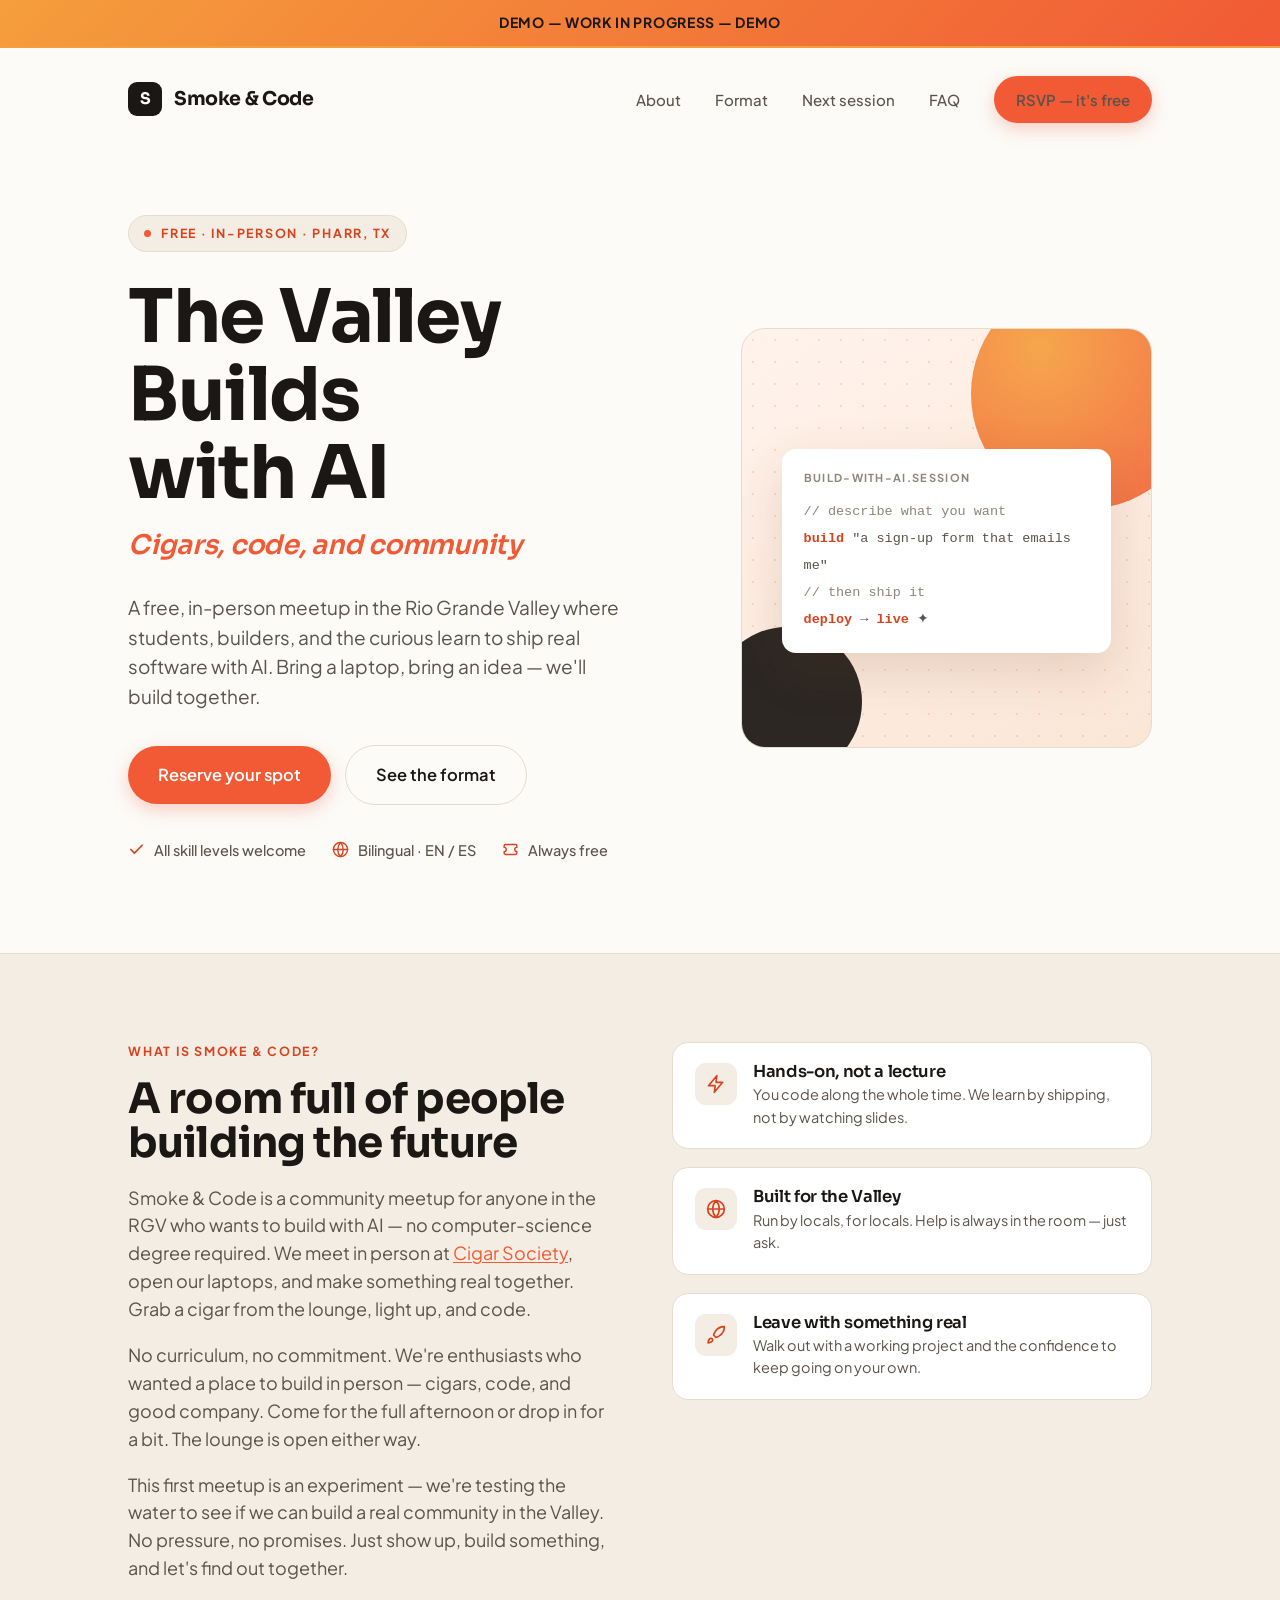
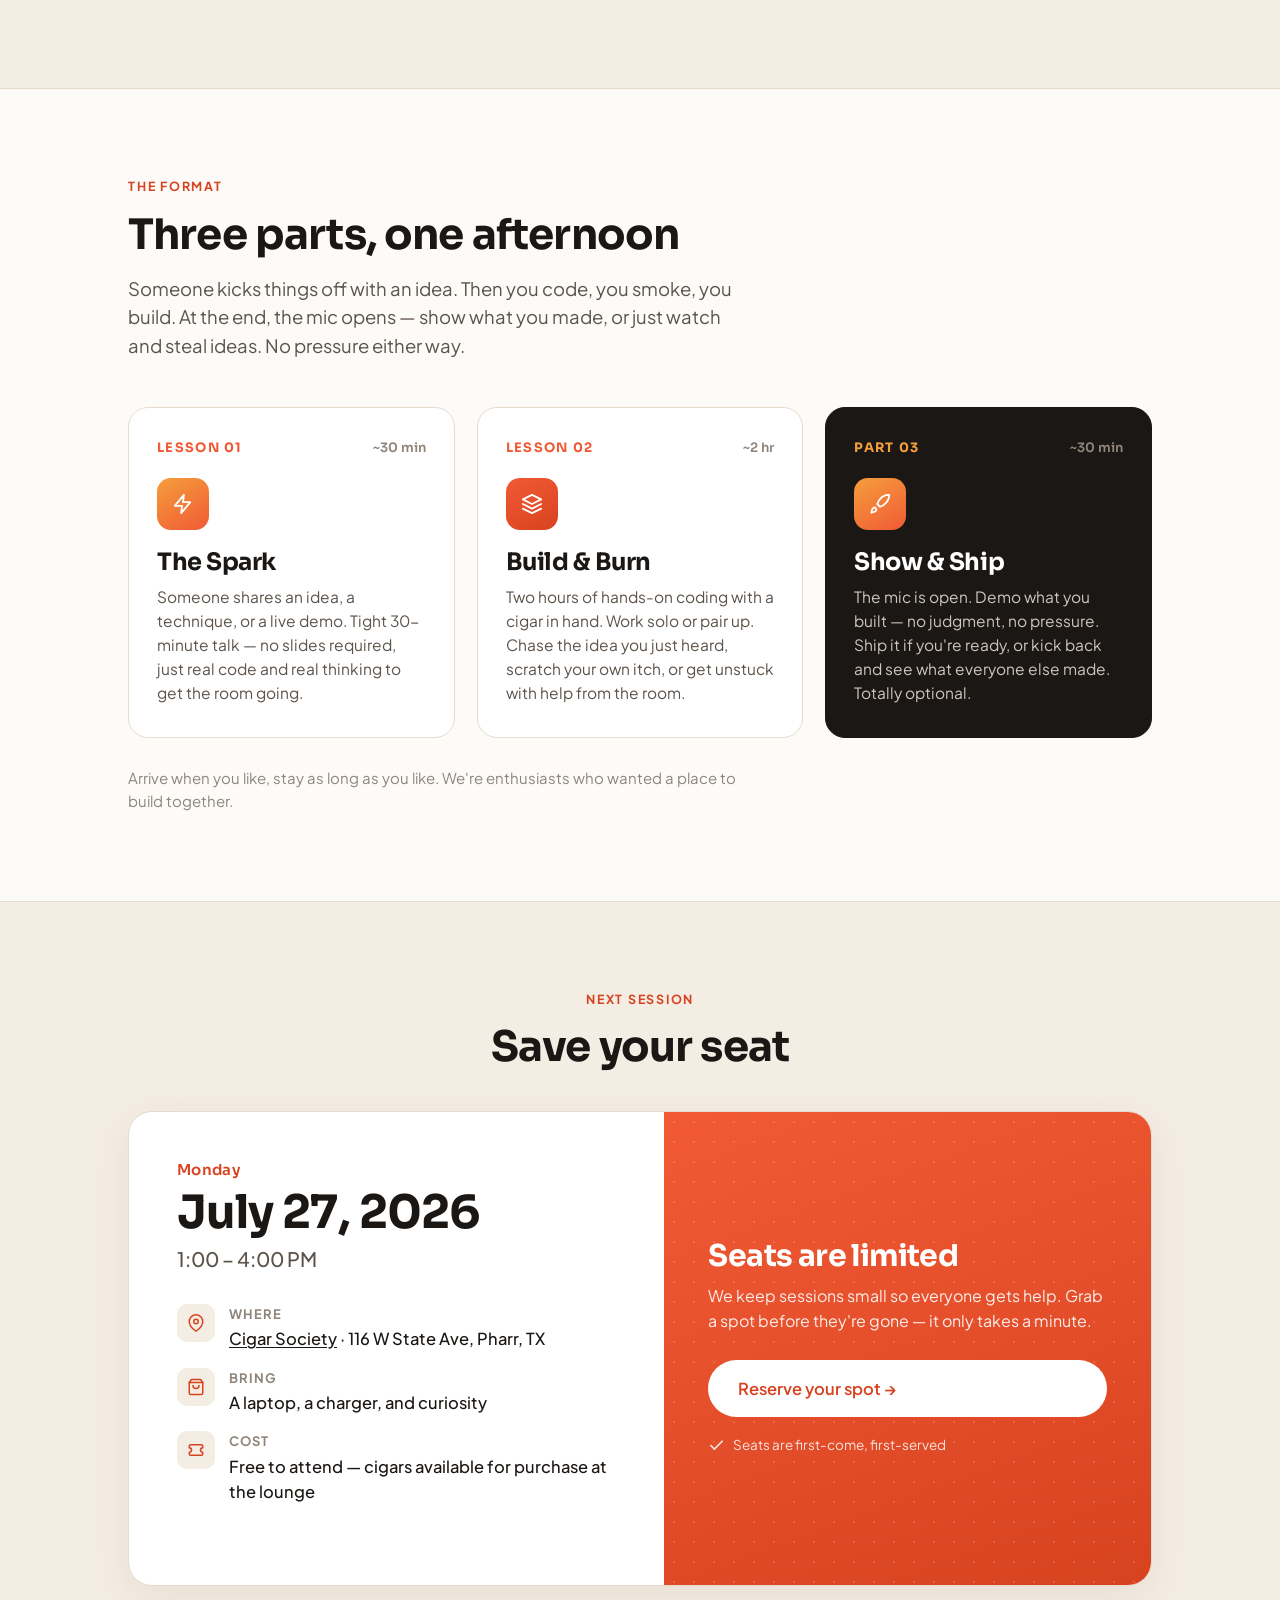
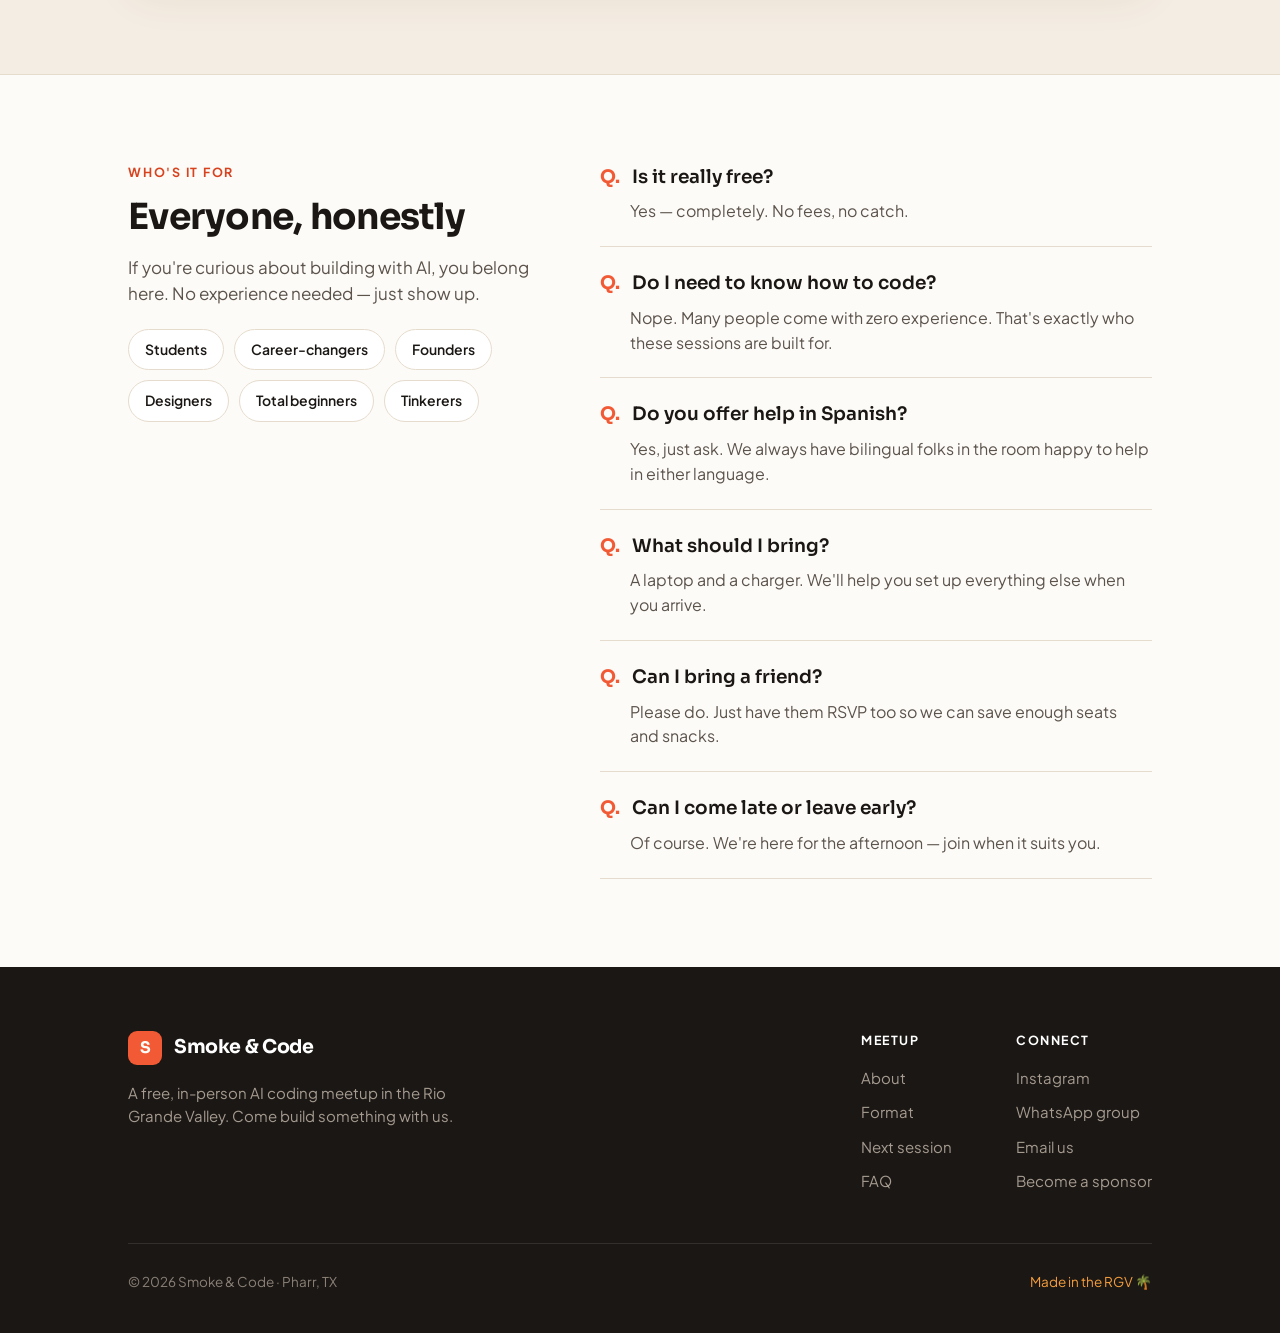
==== index.html @ b6d4c65e "chore: update index.html update index.html" ====
<!doctype html>
<html lang="en">
  <head>
    <meta charset="UTF-8" />
    <meta name="viewport" content="width=device-width, initial-scale=1.0" />
    <title>Smoke &amp; Code — Free AI Coding Meetup · Pharr, TX</title>
    <meta
      name="description"
      content="A free, in-person AI coding meetup in the Rio Grande Valley. Learn to build real software with AI. All skill levels welcome."
    />
    <link rel="preconnect" href="https://fonts.googleapis.com" />
    <link rel="preconnect" href="https://fonts.gstatic.com" crossorigin />
    <link
      href="https://fonts.googleapis.com/css2?family=Sora:wght@400;500;600;700;800&family=Plus+Jakarta+Sans:ital,wght@0,400;0,500;0,600;0,700;1,400;1,500;1,600&display=swap"
      rel="stylesheet"
    />
    <!-- Design tokens. Extract :root vars from here into your CSS/Tailwind config. -->
    <link rel="stylesheet" href="tokens.css" />
    <style>
      /* Tokens live in tokens.css — imported above. */

      /* ── Reset ───────────────────────────────── */
      *,
      *::before,
      *::after {
        box-sizing: border-box;
        margin: 0;
        padding: 0;
      }
      html {
        scroll-behavior: smooth;
      }
      body {
        font-family: "Plus Jakarta Sans", system-ui, sans-serif;
        color: var(--ink);
        background: var(--paper);
        -webkit-font-smoothing: antialiased;
        line-height: 1.55;
      }
      /* ── Demo banner ──────────────────────────── */
      .demo-banner {
        background: linear-gradient(135deg, #f59e3c, #f15a35);
        color: var(--ink);
        text-align: center;
        padding: 12px 16px;
        font-size: 14px;
        font-weight: 700;
        letter-spacing: 0.05em;
        text-transform: uppercase;
        border-bottom: 2px solid var(--amber);
      }
      h1,
      h2,
      h3,
      h4,
      .display {
        font-family: "Sora", system-ui, sans-serif;
        letter-spacing: -0.02em;
        line-height: 1.05;
      }
      img,
      svg {
        display: block;
      }

      /* ── Utilities ───────────────────────────── */
      .wrap {
        max-width: 1120px;
        margin: 0 auto;
        padding: 0 48px;
      }
      .es {
        font-style: italic;
        color: var(--coral-deep);
      }

      /* ── Buttons ─────────────────────────────── */
      .btn {
        display: inline-flex;
        align-items: center;
        gap: 9px;
        font-family: "Plus Jakarta Sans", sans-serif;
        font-weight: 600;
        font-size: 15px;
        border: none;
        cursor: pointer;
        border-radius: 999px;
        padding: 12px 22px;
        transition:
          transform 0.15s,
          box-shadow 0.15s;
        text-decoration: none;
      }
      .btn-primary {
        background: var(--coral);
        color: #fff;
        box-shadow: 0 6px 18px rgba(241, 90, 53, 0.28);
      }
      .btn-primary:hover {
        transform: translateY(-2px);
        box-shadow: 0 10px 26px rgba(241, 90, 53, 0.34);
      }
      .btn-ghost {
        background: transparent;
        color: var(--ink);
        border: 1.5px solid var(--line);
      }
      .btn-ghost:hover {
        border-color: var(--ink);
      }
      .btn-lg {
        padding: 16px 30px;
        font-size: 16.5px;
      }

      /* ── Nav ─────────────────────────────────── */
      .nav {
        display: flex;
        align-items: center;
        justify-content: space-between;
        padding: 28px 48px;
        max-width: 1120px;
        margin: 0 auto;
      }
      .brand {
        display: flex;
        align-items: center;
        gap: 12px;
        font-family: "Sora", sans-serif;
        font-weight: 700;
        font-size: 19px;
        letter-spacing: -0.02em;
        text-decoration: none;
        color: var(--ink);
      }
      .mark {
        width: 34px;
        height: 34px;
        border-radius: 9px;
        background: var(--ink);
        display: flex;
        align-items: center;
        justify-content: center;
        flex-shrink: 0;
      }
      .mark span {
        font-family: "Sora";
        font-weight: 700;
        color: var(--paper);
        font-size: 16px;
        line-height: 1;
      }
      .navlinks {
        display: flex;
        align-items: center;
        gap: 34px;
        font-size: 15px;
        font-weight: 500;
        color: var(--ink-2);
      }
      .navlinks a {
        color: inherit;
        text-decoration: none;
        transition: color 0.15s;
      }
      .navlinks a:hover {
        color: var(--ink);
      }

      /* ── Hero ────────────────────────────────── */
      .hero {
        position: relative;
        overflow: hidden;
        padding: 64px 0 92px;
      }
      .hero-grid {
        display: grid;
        grid-template-columns: 1.15fr 0.85fr;
        gap: 56px;
        align-items: center;
      }
      .eyebrow {
        display: inline-flex;
        align-items: center;
        gap: 10px;
        white-space: nowrap;
        font-size: 12.5px;
        font-weight: 700;
        letter-spacing: 0.14em;
        text-transform: uppercase;
        color: var(--coral-deep);
        background: var(--sand);
        border: 1px solid var(--line);
        padding: 8px 15px;
        border-radius: 999px;
        margin-bottom: 26px;
      }
      .dot {
        width: 7px;
        height: 7px;
        border-radius: 50%;
        background: var(--coral);
        flex-shrink: 0;
      }
      .hero h1 {
        font-size: 74px;
        font-weight: 700;
        margin-bottom: 14px;
      }
      .hero .sub-es {
        font-family: "Sora";
        font-size: 27px;
        font-weight: 600;
        color: var(--coral);
        font-style: italic;
        letter-spacing: -0.01em;
        margin-bottom: 26px;
      }
      .hero p.lede {
        font-size: 19px;
        color: var(--ink-2);
        max-width: 520px;
        margin-bottom: 34px;
        text-wrap: pretty;
      }
      .cta-row {
        display: flex;
        gap: 14px;
        align-items: center;
        margin-bottom: 34px;
      }
      .meta-row {
        display: flex;
        gap: 26px;
        flex-wrap: wrap;
      }
      .meta {
        display: flex;
        align-items: center;
        gap: 9px;
        font-size: 14.5px;
        font-weight: 500;
        color: var(--ink-2);
      }
      .meta svg {
        flex-shrink: 0;
        color: var(--coral-deep);
      }

      /* Hero art panel */
      .hero-art {
        position: relative;
        height: 420px;
        border-radius: 24px;
        background: linear-gradient(150deg, #fff3ec, #fbe6d6);
        border: 1px solid var(--line);
        overflow: hidden;
      }
      .blob {
        position: absolute;
        border-radius: 50%;
      }
      .b1 {
        width: 230px;
        height: 230px;
        right: -50px;
        top: -50px;
        background: radial-gradient(
          circle at 30% 30%,
          var(--amber),
          var(--coral)
        );
        opacity: 0.9;
      }
      .b2 {
        width: 150px;
        height: 150px;
        left: -30px;
        bottom: -30px;
        background: var(--ink);
        opacity: 0.92;
      }
      .dots-bg {
        position: absolute;
        inset: 0;
        background-image: radial-gradient(
          var(--coral) 1.4px,
          transparent 1.4px
        );
        background-size: 22px 22px;
        opacity: 0.18;
      }
      .codecard {
        position: absolute;
        left: 40px;
        top: 120px;
        right: 40px;
        background: #fff;
        border-radius: 14px;
        box-shadow: 0 18px 50px rgba(120, 60, 30, 0.16);
        padding: 20px 22px;
      }
      .codecard .clabel {
        font-size: 11px;
        font-weight: 700;
        letter-spacing: 0.12em;
        text-transform: uppercase;
        color: var(--ink-3);
        margin-bottom: 12px;
      }
      .crow {
        font-family: ui-monospace, "SFMono-Regular", Menlo, monospace;
        font-size: 13.5px;
        line-height: 2;
        color: var(--ink-2);
      }
      .crow b {
        color: var(--coral-deep);
        font-weight: 600;
      }
      .crow .cm {
        color: var(--ink-3);
      }

      /* ── Section shell ───────────────────────── */
      .band {
        padding: 88px 0;
      }
      .sand-band {
        background: var(--sand);
        border-top: 1px solid var(--line);
        border-bottom: 1px solid var(--line);
      }
      .sec-tag {
        font-size: 12.5px;
        font-weight: 700;
        letter-spacing: 0.14em;
        text-transform: uppercase;
        color: var(--coral-deep);
        margin-bottom: 16px;
      }
      .sec-title {
        font-size: 42px;
        font-weight: 700;
        margin-bottom: 18px;
      }
      .sec-intro {
        font-size: 18.5px;
        color: var(--ink-2);
        max-width: 620px;
        text-wrap: pretty;
      }

      /* ── About ───────────────────────────────── */
      .about-grid {
        display: grid;
        grid-template-columns: 1fr 1fr;
        gap: 64px;
        align-items: start;
      }
      .about-copy p {
        font-size: 18px;
        color: var(--ink-2);
        margin-bottom: 18px;
        text-wrap: pretty;
      }
      .values {
        display: flex;
        flex-direction: column;
        gap: 18px;
      }
      .value {
        display: flex;
        gap: 16px;
        align-items: flex-start;
        background: #fff;
        border: 1px solid var(--line);
        border-radius: 16px;
        padding: 20px 22px;
      }
      .v-ico {
        width: 42px;
        height: 42px;
        border-radius: 11px;
        background: var(--sand);
        display: flex;
        align-items: center;
        justify-content: center;
        flex-shrink: 0;
        color: var(--coral-deep);
      }
      .value h4 {
        font-family: "Sora";
        font-size: 16.5px;
        font-weight: 600;
        margin-bottom: 3px;
      }
      .value p {
        font-size: 14.5px;
        color: var(--ink-2);
      }

      /* ── Format cards ────────────────────────── */
      .cards {
        display: grid;
        grid-template-columns: repeat(3, 1fr);
        gap: 22px;
        margin-top: 46px;
      }
      .card {
        background: #fff;
        border: 1px solid var(--line);
        border-radius: 20px;
        padding: 30px 28px 32px;
        position: relative;
        transition:
          transform 0.18s,
          box-shadow 0.18s;
      }
      .card:hover {
        transform: translateY(-4px);
        box-shadow: 0 16px 40px rgba(120, 60, 30, 0.12);
      }
      .card .num {
        font-family: "Sora";
        font-size: 13px;
        font-weight: 700;
        letter-spacing: 0.1em;
        text-transform: uppercase;
        color: var(--coral);
        margin-bottom: 20px;
        display: flex;
        align-items: center;
        justify-content: space-between;
      }
      .card .dur {
        font-weight: 600;
        color: var(--ink-3);
        letter-spacing: 0;
        text-transform: none;
        font-size: 13px;
      }
      .card .step-ico {
        width: 52px;
        height: 52px;
        border-radius: 14px;
        display: flex;
        align-items: center;
        justify-content: center;
        margin-bottom: 20px;
        color: #fff;
      }
      .card h3 {
        font-size: 24px;
        font-weight: 700;
        margin-bottom: 10px;
      }
      .card p {
        font-size: 15.5px;
        color: var(--ink-2);
        text-wrap: pretty;
      }
      .card.hack {
        background: var(--ink);
        border-color: var(--ink);
      }
      .card.hack .num {
        color: var(--amber);
      }
      .card.hack h3 {
        color: #fff;
      }
      .card.hack p {
        color: #cfc6bc;
      }
      .card.hack .dur {
        color: #8f857b;
      }

      /* ── Next session ────────────────────────── */
      .next-card {
        background: #fff;
        border: 1px solid var(--line);
        border-radius: 24px;
        overflow: hidden;
        display: grid;
        grid-template-columns: 1.1fr 1fr;
        box-shadow: 0 12px 40px rgba(120, 60, 30, 0.08);
      }
      .next-left {
        padding: 46px 48px;
      }
      .next-date {
        font-family: "Sora";
        font-size: 15px;
        font-weight: 600;
        color: var(--coral-deep);
        letter-spacing: 0.02em;
        margin-bottom: 8px;
      }
      .next-day {
        font-family: "Sora";
        font-size: 46px;
        font-weight: 700;
        letter-spacing: -0.02em;
        line-height: 1.04;
        margin-bottom: 6px;
      }
      .next-time {
        font-size: 20px;
        color: var(--ink-2);
        font-weight: 500;
        margin-bottom: 30px;
      }
      .next-list {
        display: flex;
        flex-direction: column;
        gap: 16px;
        margin-bottom: 34px;
      }
      .nl {
        display: flex;
        gap: 14px;
        align-items: flex-start;
      }
      .nl .ni {
        width: 38px;
        height: 38px;
        border-radius: 10px;
        background: var(--sand);
        display: flex;
        align-items: center;
        justify-content: center;
        flex-shrink: 0;
        color: var(--coral-deep);
      }
      .nl .nt {
        font-size: 13px;
        font-weight: 700;
        letter-spacing: 0.08em;
        text-transform: uppercase;
        color: var(--ink-3);
        margin-bottom: 2px;
      }
      .nl .nv {
        font-size: 16.5px;
        font-weight: 500;
        color: var(--ink);
      }
      .next-right {
        background: linear-gradient(160deg, var(--coral), var(--coral-deep));
        color: #fff;
        padding: 46px 44px;
        display: flex;
        flex-direction: column;
        justify-content: center;
        position: relative;
        overflow: hidden;
      }
      .ndots {
        position: absolute;
        inset: 0;
        background-image: radial-gradient(
          rgba(255, 255, 255, 0.35) 1.4px,
          transparent 1.4px
        );
        background-size: 20px 20px;
        opacity: 0.4;
        pointer-events: none;
      }
      .next-right h3 {
        font-size: 30px;
        font-weight: 700;
        color: #fff;
        margin-bottom: 12px;
        position: relative;
      }
      .next-right p {
        font-size: 16px;
        color: rgba(255, 255, 255, 0.9);
        margin-bottom: 26px;
        position: relative;
        text-wrap: pretty;
      }
      .btn-oncoral {
        background: #fff;
        color: var(--coral-deep);
      }
      .btn-oncoral:hover {
        transform: translateY(-2px);
      }
      .seats {
        margin-top: 18px;
        font-size: 13.5px;
        color: rgba(255, 255, 255, 0.85);
        position: relative;
        display: flex;
        align-items: center;
        gap: 8px;
      }

      /* ── FAQ / Audience ──────────────────────── */
      .faq-grid {
        display: grid;
        grid-template-columns: 0.85fr 1.15fr;
        gap: 64px;
        align-items: start;
      }
      .aud-chips {
        display: flex;
        flex-wrap: wrap;
        gap: 10px;
        margin-top: 22px;
      }
      .chip {
        font-size: 14px;
        font-weight: 600;
        color: var(--ink);
        background: #fff;
        border: 1px solid var(--line);
        border-radius: 999px;
        padding: 9px 16px;
      }
      .faq-item {
        border-bottom: 1px solid var(--line);
        padding: 22px 0;
      }
      .faq-item:first-child {
        padding-top: 0;
      }
      .faq-q {
        font-family: "Sora";
        font-size: 18.5px;
        font-weight: 600;
        margin-bottom: 8px;
        display: flex;
        align-items: center;
        gap: 12px;
      }
      .faq-q .qm {
        color: var(--coral);
        font-weight: 700;
      }
      .faq-a {
        font-size: 16px;
        color: var(--ink-2);
        padding-left: 30px;
        text-wrap: pretty;
      }

      /* ── Footer ──────────────────────────────── */
      footer {
        background: var(--ink);
        color: #cfc6bc;
        padding: 64px 0 40px;
      }
      footer .brand {
        color: #fff;
      }
      footer .mark {
        background: var(--coral);
      }
      .foot-top {
        display: flex;
        justify-content: space-between;
        align-items: flex-start;
        gap: 40px;
        padding-bottom: 40px;
        border-bottom: 1px solid rgba(255, 255, 255, 0.1);
      }
      .foot-tag {
        font-size: 15px;
        max-width: 330px;
        margin-top: 16px;
        color: #a59b90;
        text-wrap: pretty;
      }
      .foot-cols {
        display: flex;
        gap: 64px;
      }
      .foot-col h5 {
        font-size: 12.5px;
        font-weight: 700;
        letter-spacing: 0.12em;
        text-transform: uppercase;
        color: #fff;
        margin-bottom: 16px;
      }
      .foot-col a {
        display: block;
        color: #a59b90;
        text-decoration: none;
        font-size: 15px;
        margin-bottom: 11px;
        transition: color 0.15s;
      }
      .foot-col a:hover {
        color: #fff;
      }
      .foot-bottom {
        display: flex;
        justify-content: space-between;
        align-items: center;
        padding-top: 28px;
        font-size: 13.5px;
        color: #8a8077;
      }
      .foot-bottom .es-tag {
        color: var(--amber);
      }

      /* ── Responsive ──────────────────────────── */
      @media (max-width: 1024px) {
        .wrap,
        .nav {
          padding-left: 32px;
          padding-right: 32px;
        }
        .hero h1 {
          font-size: 56px;
        }
        .hero-grid,
        .about-grid,
        .faq-grid {
          grid-template-columns: 1fr;
          gap: 40px;
        }
        .hero-art {
          height: 280px;
        }
        .foot-top {
          flex-direction: column;
        }
        .foot-cols {
          gap: 40px;
        }
      }
      @media (max-width: 720px) {
        .nav {
          flex-direction: column;
          align-items: flex-start;
          gap: 20px;
        }
        .navlinks {
          flex-wrap: wrap;
          gap: 16px;
        }
        .hero h1 {
          font-size: 44px;
        }
        .hero .sub-es {
          font-size: 22px;
        }
        .cards {
          grid-template-columns: 1fr;
        }
        .next-card {
          grid-template-columns: 1fr;
        }
        .foot-top,
        .foot-cols {
          flex-direction: column;
          gap: 32px;
        }
        .cta-row {
          flex-direction: column;
          align-items: flex-start;
        }
      }
    </style>
  </head>
  <body>
    <!-- ── Demo Banner ────────────────────────── -->
    <div class="demo-banner">DEMO — WORK IN PROGRESS — DEMO</div>

    <!-- ============================================================
  COMPONENT: Nav
  Sticky top bar. Brand wordmark (left) + nav links + CTA (right).
  Mobile: stacks vertically at 720px.
  CTA button: .btn.btn-primary → links to #next (RSVP section).
============================================================ -->
    <!-- ── Nav ─────────────────────────────── -->
    <nav class="nav">
      <a class="brand" href="/">
        <span class="mark"><span>S</span></span
        >Smoke&nbsp;&amp;&nbsp;Code
      </a>
      <div class="navlinks">
        <a href="#about">About</a>
        <a href="#format">Format</a>
        <a href="#next">Next session</a>
        <a href="#faq">FAQ</a>
        <a
          class="btn btn-primary"
          href="https://luma.com/hlyir7is"
          target="_blank"
          rel="noopener"
          >RSVP — it's free</a
        >
      </div>
    </nav>

    <!-- ============================================================
  COMPONENT: Hero
  Two-column grid (1.15fr / 0.85fr). Left: headline + CTA.
  Right: decorative art panel with floating code card.
  Headline: "The Valley Builds with AI" (h1, 74px Sora)
  Spanish subhead: italic coral, 27px Sora
  Art panel: warm gradient bg + dot pattern + two blobs (CSS)
  Code card: monospace snippet, purely decorative
  Meta row: three icon+label trust signals below CTA buttons
============================================================ -->
    <!-- ── Hero ────────────────────────────── -->
    <header class="hero">
      <div class="wrap hero-grid">
        <div>
          <span class="eyebrow">
            <span class="dot"></span>Free · In-person · Pharr, TX
          </span>
          <h1>The Valley Builds<br />with AI</h1>
          <div class="sub-es">Cigars, code, and community</div>
          <p class="lede">
            A free, in-person meetup in the Rio Grande Valley where students,
            builders, and the curious learn to ship real software with AI. Bring
            a laptop, bring an idea — we'll build together.
          </p>
          <div class="cta-row">
            <a
              class="btn btn-primary btn-lg"
              href="https://luma.com/hlyir7is"
              target="_blank"
              rel="noopener"
              >Reserve your spot</a
            >
            <a class="btn btn-ghost btn-lg" href="#format">See the format</a>
          </div>
          <div class="meta-row">
            <span class="meta">
              <svg
                width="17"
                height="17"
                viewBox="0 0 24 24"
                fill="none"
                stroke="currentColor"
                stroke-width="2.4"
                stroke-linecap="round"
                stroke-linejoin="round"
              >
                <path d="M20 6L9 17l-5-5" />
              </svg>
              All skill levels welcome
            </span>
            <span class="meta">
              <svg
                width="17"
                height="17"
                viewBox="0 0 24 24"
                fill="none"
                stroke="currentColor"
                stroke-width="2"
                stroke-linecap="round"
                stroke-linejoin="round"
              >
                <circle cx="12" cy="12" r="10" />
                <path
                  d="M2 12h20M12 2a15.3 15.3 0 0 1 4 10 15.3 15.3 0 0 1-4 10 15.3 15.3 0 0 1-4-10 15.3 15.3 0 0 1 4-10z"
                />
              </svg>
              Bilingual · EN / ES
            </span>
            <span class="meta">
              <svg
                width="17"
                height="17"
                viewBox="0 0 24 24"
                fill="none"
                stroke="currentColor"
                stroke-width="2"
                stroke-linecap="round"
                stroke-linejoin="round"
              >
                <path
                  d="M3 9a3 3 0 0 1 0 6v2a2 2 0 0 0 2 2h14a2 2 0 0 0 2-2v-2a3 3 0 0 1 0-6V7a2 2 0 0 0-2-2H5a2 2 0 0 0-2 2z"
                />
              </svg>
              Always free
            </span>
          </div>
        </div>
        <div class="hero-art">
          <div class="dots-bg"></div>
          <div class="blob b1"></div>
          <div class="blob b2"></div>
          <div class="codecard">
            <div class="clabel">build-with-ai.session</div>
            <div class="crow">
              <span class="cm">// describe what you want</span>
            </div>
            <div class="crow"><b>build</b> "a sign-up form that emails me"</div>
            <div class="crow"><span class="cm">// then ship it</span></div>
            <div class="crow"><b>deploy</b> → <b>live</b> ✦</div>
          </div>
        </div>
      </div>
    </header>

    <!-- ============================================================
  COMPONENT: About
  Sand background band. Two columns: copy (left) + value cards (right).
  Value cards: icon + heading + 1-line description. White on sand bg.
  Section tag: "What is Smoke & Code?"
============================================================ -->
    <!-- ── About ────────────────────────────── -->
    <section class="band sand-band" id="about">
      <div class="wrap about-grid">
        <div class="about-copy">
          <div class="sec-tag">What is Smoke &amp; Code?</div>
          <h2 class="sec-title">
            A room full of people<br />building the future
          </h2>
          <p>
            Smoke &amp; Code is a community meetup for anyone in the RGV who
            wants to build with AI — no computer-science degree required. We
            meet in person at
            <a
              href="https://cigarsocietyus.com/"
              target="_blank"
              rel="noopener"
              style="
                color: var(--coral);
                text-decoration: underline;
                text-underline-offset: 2px;
              "
              >Cigar Society</a
            >, open our laptops, and make something real together. Grab a cigar
            from the lounge, light up, and code.
          </p>
          <p>
            No curriculum, no commitment. We're enthusiasts who wanted a place
            to build in person — cigars, code, and good company. Come for the
            full afternoon or drop in for a bit. The lounge is open either way.
          </p>
          <p>
            This first meetup is an experiment — we're testing the water to see
            if we can build a real community in the Valley. No pressure, no
            promises. Just show up, build something, and let's find out
            together.
          </p>
        </div>
        <div class="values">
          <div class="value">
            <span class="v-ico">
              <svg
                width="20"
                height="20"
                viewBox="0 0 24 24"
                fill="none"
                stroke="currentColor"
                stroke-width="2"
                stroke-linecap="round"
                stroke-linejoin="round"
              >
                <path d="M13 2L3 14h8l-1 8 10-12h-8z" />
              </svg>
            </span>
            <div>
              <h4>Hands-on, not a lecture</h4>
              <p>
                You code along the whole time. We learn by shipping, not by
                watching slides.
              </p>
            </div>
          </div>
          <div class="value">
            <span class="v-ico">
              <svg
                width="20"
                height="20"
                viewBox="0 0 24 24"
                fill="none"
                stroke="currentColor"
                stroke-width="2"
                stroke-linecap="round"
                stroke-linejoin="round"
              >
                <circle cx="12" cy="12" r="10" />
                <path
                  d="M2 12h20M12 2a15.3 15.3 0 0 1 4 10 15.3 15.3 0 0 1-4 10 15.3 15.3 0 0 1-4-10 15.3 15.3 0 0 1 4-10z"
                />
              </svg>
            </span>
            <div>
              <h4>Built for the Valley</h4>
              <p>
                Run by locals, for locals. Help is always in the room — just
                ask.
              </p>
            </div>
          </div>
          <div class="value">
            <span class="v-ico">
              <svg
                width="20"
                height="20"
                viewBox="0 0 24 24"
                fill="none"
                stroke="currentColor"
                stroke-width="2"
                stroke-linecap="round"
                stroke-linejoin="round"
              >
                <path
                  d="M4.5 16.5c-1.5 1.26-2 5-2 5s3.74-.5 5-2c.71-.84.7-2.13-.09-2.91a2.18 2.18 0 0 0-2.91-.09z"
                />
                <path
                  d="M12 15l-3-3a22 22 0 0 1 2-3.95A12.88 12.88 0 0 1 22 2c0 2.72-.78 7.5-6 11a22.35 22.35 0 0 1-4 2z"
                />
              </svg>
            </span>
            <div>
              <h4>Leave with something real</h4>
              <p>
                Walk out with a working project and the confidence to keep going
                on your own.
              </p>
            </div>
          </div>
        </div>
      </div>
    </section>

    <!-- ============================================================
   COMPONENT: Format (Session Cards)
   Three-column card grid. Cards: Lesson 01, Lesson 02, Part 03.
   Lesson 01 & 02: white bg, coral gradient icon.
   Part 03 (.card.hack): dark ink bg, amber accent — visually distinct.
   Each card: label + duration (top) / icon / title / description.
============================================================ -->
    <!-- ── Format ────────────────────────────── -->
    <section class="band" id="format">
      <div class="wrap">
        <div class="sec-tag">The format</div>
        <h2 class="sec-title">Three parts, one afternoon</h2>
        <p class="sec-intro">
          Someone kicks things off with an idea. Then you code, you smoke, you
          build. At the end, the mic opens — show what you made, or just watch
          and steal ideas. No pressure either way.
        </p>
        <div class="cards">
          <div class="card">
            <div class="num">
              <span>Lesson 01</span><span class="dur">~30 min</span>
            </div>
            <div
              class="step-ico"
              style="background: linear-gradient(150deg, #f59e3c, #f15a35)"
            >
              <svg
                width="22"
                height="22"
                viewBox="0 0 24 24"
                fill="none"
                stroke="currentColor"
                stroke-width="2"
                stroke-linecap="round"
                stroke-linejoin="round"
              >
                <path d="M13 2L3 14h8l-1 8 10-12h-8z" />
              </svg>
            </div>
            <h3>The Spark</h3>
            <p>
              Someone shares an idea, a technique, or a live demo. Tight
              30-minute talk — no slides required, just real code and real
              thinking to get the room going.
            </p>
          </div>
          <div class="card">
            <div class="num">
              <span>Lesson 02</span><span class="dur">~2 hr</span>
            </div>
            <div
              class="step-ico"
              style="background: linear-gradient(150deg, #f15a35, #d8431f)"
            >
              <svg
                width="22"
                height="22"
                viewBox="0 0 24 24"
                fill="none"
                stroke="currentColor"
                stroke-width="2"
                stroke-linecap="round"
                stroke-linejoin="round"
              >
                <path d="M12 2L2 7l10 5 10-5-10-5z" />
                <path d="M2 17l10 5 10-5M2 12l10 5 10-5" />
              </svg>
            </div>
            <h3>Build &amp; Burn</h3>
            <p>
              Two hours of hands-on coding with a cigar in hand. Work solo or
              pair up. Chase the idea you just heard, scratch your own itch, or
              get unstuck with help from the room.
            </p>
          </div>
          <div class="card hack">
            <div class="num">
              <span>Part 03</span><span class="dur">~30 min</span>
            </div>
            <div
              class="step-ico"
              style="background: linear-gradient(150deg, #f59e3c, #f15a35)"
            >
              <svg
                width="22"
                height="22"
                viewBox="0 0 24 24"
                fill="none"
                stroke="currentColor"
                stroke-width="2"
                stroke-linecap="round"
                stroke-linejoin="round"
              >
                <path
                  d="M4.5 16.5c-1.5 1.26-2 5-2 5s3.74-.5 5-2c.71-.84.7-2.13-.09-2.91a2.18 2.18 0 0 0-2.91-.09z"
                />
                <path
                  d="M12 15l-3-3a22 22 0 0 1 2-3.95A12.88 12.88 0 0 1 22 2c0 2.72-.78 7.5-6 11a22.35 22.35 0 0 1-4 2z"
                />
              </svg>
            </div>
            <h3>Show &amp; Ship</h3>
            <p>
              The mic is open. Demo what you built — no judgment, no pressure.
              Ship it if you're ready, or kick back and see what everyone else
              made. Totally optional.
            </p>
          </div>
        </div>
        <p
          class="sec-intro"
          style="
            margin-top: 28px;
            font-size: 15px;
            color: var(--ink-3);
            max-width: 620px;
          "
        >
          Arrive when you like, stay as long as you like. We're enthusiasts who
          wanted a place to build together.
        </p>
      </div>
    </section>

    <!-- ============================================================
  COMPONENT: Next Session
  Sand band. Two-panel card (.next-card): date/logistics (left) + RSVP (right).
  Left panel: date, time, location, what to bring, cost.
  Right panel (.next-right): coral gradient bg, dotted overlay, RSVP CTA,
    seats-remaining indicator.
  TODO: Replace date, venue, RSVP href, and seat count with live data.
============================================================ -->
    <!-- ── Next Session ──────────────────────── -->
    <section class="band sand-band" id="next">
      <div class="wrap">
        <div class="sec-tag" style="text-align: center">Next session</div>
        <h2 class="sec-title" style="text-align: center; margin-bottom: 42px">
          Save your seat
        </h2>
        <div class="next-card">
          <div class="next-left">
            <div class="next-date">Monday</div>
            <div class="next-day">July 27, 2026</div>
            <div class="next-time">1:00 – 4:00 PM</div>
            <div class="next-list">
              <div class="nl">
                <span class="ni"
                  ><svg
                    width="18"
                    height="18"
                    viewBox="0 0 24 24"
                    fill="none"
                    stroke="currentColor"
                    stroke-width="2"
                    stroke-linecap="round"
                    stroke-linejoin="round"
                  >
                    <path d="M21 10c0 7-9 13-9 13s-9-6-9-13a9 9 0 0 1 18 0z" />
                    <circle cx="12" cy="10" r="3" /></svg
                ></span>
                <div>
                  <div class="nt">Where</div>
                  <div class="nv">
                    <a
                      href="https://cigarsocietyus.com/"
                      target="_blank"
                      rel="noopener"
                      style="
                        color: inherit;
                        text-decoration: underline;
                        text-underline-offset: 2px;
                      "
                      >Cigar Society</a
                    >
                    · 116 W State Ave, Pharr, TX
                  </div>
                </div>
              </div>
              <div class="nl">
                <span class="ni"
                  ><svg
                    width="18"
                    height="18"
                    viewBox="0 0 24 24"
                    fill="none"
                    stroke="currentColor"
                    stroke-width="2"
                    stroke-linecap="round"
                    stroke-linejoin="round"
                  >
                    <path
                      d="M6 2L3 6v14a2 2 0 0 0 2 2h14a2 2 0 0 0 2-2V6l-3-4z"
                    />
                    <path d="M3 6h18M16 10a4 4 0 0 1-8 0" /></svg
                ></span>
                <div>
                  <div class="nt">Bring</div>
                  <div class="nv">A laptop, a charger, and curiosity</div>
                </div>
              </div>
              <div class="nl">
                <span class="ni"
                  ><svg
                    width="18"
                    height="18"
                    viewBox="0 0 24 24"
                    fill="none"
                    stroke="currentColor"
                    stroke-width="2"
                    stroke-linecap="round"
                    stroke-linejoin="round"
                  >
                    <path
                      d="M3 9a3 3 0 0 1 0 6v2a2 2 0 0 0 2 2h14a2 2 0 0 0 2-2v-2a3 3 0 0 1 0-6V7a2 2 0 0 0-2-2H5a2 2 0 0 0-2 2z"
                    /></svg
                ></span>
                <div>
                  <div class="nt">Cost</div>
                  <div class="nv">
                    Free to attend — cigars available for purchase at the lounge
                  </div>
                </div>
              </div>
            </div>
          </div>
          <div class="next-right">
            <div class="ndots"></div>
            <h3>Seats are limited</h3>
            <p>
              We keep sessions small so everyone gets help. Grab a spot before
              they're gone — it only takes a minute.
            </p>
            <a
              class="btn btn-oncoral btn-lg"
              href="https://luma.com/hlyir7is"
              target="_blank"
              rel="noopener"
              >Reserve your spot →</a
            >
            <div class="seats">
              <svg
                width="17"
                height="17"
                viewBox="0 0 24 24"
                fill="none"
                stroke="currentColor"
                stroke-width="2.4"
                stroke-linecap="round"
                stroke-linejoin="round"
              >
                <path d="M20 6L9 17l-5-5" />
              </svg>
              <span>Seats are first-come, first-served</span>
            </div>
          </div>
        </div>
      </div>
    </section>

    <!-- ============================================================
  COMPONENT: FAQ + Audience
  Two columns: audience callout (left) + FAQ list (right).
  Audience chips: pill tags listing who the meetup is for.
  FAQ items: Q prefix in coral, answer indented. Separated by border-bottom.
  Expandable accordion behavior can be added — currently static.
============================================================ -->
    <!-- ── FAQ / Audience ────────────────────── -->
    <section class="band" id="faq">
      <div class="wrap faq-grid">
        <div>
          <div class="sec-tag">Who's it for</div>
          <h2 class="sec-title" style="font-size: 36px">Everyone, honestly</h2>
          <p class="sec-intro" style="font-size: 17px">
            If you're curious about building with AI, you belong here. No
            experience needed — just show up.
          </p>
          <div class="aud-chips">
            <span class="chip">Students</span>
            <span class="chip">Career-changers</span>
            <span class="chip">Founders</span>
            <span class="chip">Designers</span>
            <span class="chip">Total beginners</span>
            <span class="chip">Tinkerers</span>
          </div>
        </div>
        <div>
          <div class="faq-item">
            <div class="faq-q">
              <span class="qm">Q.</span>Is it really free?
            </div>
            <div class="faq-a">Yes — completely. No fees, no catch.</div>
          </div>
          <div class="faq-item">
            <div class="faq-q">
              <span class="qm">Q.</span>Do I need to know how to code?
            </div>
            <div class="faq-a">
              Nope. Many people come with zero experience. That's exactly who
              these sessions are built for.
            </div>
          </div>
          <div class="faq-item">
            <div class="faq-q">
              <span class="qm">Q.</span>Do you offer help in Spanish?
            </div>
            <div class="faq-a">
              Yes, just ask. We always have bilingual folks in the room happy to
              help in either language.
            </div>
          </div>
          <div class="faq-item">
            <div class="faq-q">
              <span class="qm">Q.</span>What should I bring?
            </div>
            <div class="faq-a">
              A laptop and a charger. We'll help you set up everything else when
              you arrive.
            </div>
          </div>
          <div class="faq-item">
            <div class="faq-q">
              <span class="qm">Q.</span>Can I bring a friend?
            </div>
            <div class="faq-a">
              Please do. Just have them RSVP too so we can save enough seats and
              snacks.
            </div>
          </div>
          <div class="faq-item">
            <div class="faq-q">
              <span class="qm">Q.</span>Can I come late or leave early?
            </div>
            <div class="faq-a">
              Of course. We're here for the afternoon — join when it suits you.
            </div>
          </div>
        </div>
      </div>
    </section>

    <!-- ============================================================
  COMPONENT: Footer
  Dark ink background. Two rows:
  Top: brand + tagline (left) / two link columns (right).
  Bottom: copyright (left) / tagline (right).
  Colors invert from body — brand mark uses --coral, links use #a59b90.
============================================================ -->
    <!-- ── Footer ────────────────────────────── -->
    <footer>
      <div class="wrap">
        <div class="foot-top">
          <div>
            <a class="brand" href="/">
              <span class="mark"><span>S</span></span
              >Smoke&nbsp;&amp;&nbsp;Code
            </a>
            <p class="foot-tag">
              A free, in-person AI coding meetup in the Rio Grande Valley. Come
              build something with us.
            </p>
          </div>
          <div class="foot-cols">
            <div class="foot-col">
              <h5>Meetup</h5>
              <a href="#about">About</a>
              <a href="#format">Format</a>
              <a href="#next">Next session</a>
              <a href="#faq">FAQ</a>
            </div>
            <div class="foot-col">
              <h5>Connect</h5>
              <a href="#">Instagram</a>
              <a href="#">WhatsApp group</a>
              <a href="#">Email us</a>
              <a href="#">Become a sponsor</a>
            </div>
          </div>
        </div>
        <div class="foot-bottom">
          <span>© 2026 Smoke &amp; Code · Pharr, TX</span>
          <span class="es-tag">Made in the RGV 🌴</span>
        </div>
      </div>
    </footer>
  </body>
</html>
---- tokens.css ----
/* ============================================================
   tokens.css — Smoke & Code Design Tokens
   ============================================================
   Import this file first in any component/page stylesheet.
   All values are CSS custom properties on :root.

   Usage:
     color: var(--coral);
     background: var(--sand);
     font-family: var(--font-display);
   ============================================================ */

:root {

  /* ── Color: Ink (text) ─────────────────────────────────────
     --ink       Primary text. Headings, body, nav.
     --ink-2     Secondary text. Subheadings, descriptions, labels.
     --ink-3     Muted text. Timestamps, meta, placeholders.
  */
  --ink:         #1b1714;
  --ink-2:       #5c534b;
  --ink-3:       #8f857b;

  /* ── Color: Surfaces ───────────────────────────────────────
     --paper     Default page background. Light warm white.
     --sand      Alternate section background. Warm light tan.
     --sand-2    Deeper sand for nested elements (hover states).
     --line      Border / divider color.
  */
  --paper:       #fcfbf8;
  --sand:        #f4ede3;
  --sand-2:      #efe6d9;
  --line:        #e6dccd;

  /* ── Color: Brand Accents ──────────────────────────────────
     --coral       Primary CTA, links, highlights. Use on light bg.
     --coral-deep  Darker coral for hover states, text on light bg.
     --amber       Secondary accent. Use for contrast on dark bg
                   (e.g. footer links, hackathon card label).
  */
  --coral:       #f15a35;
  --coral-deep:  #d8431f;
  --amber:       #f59e3c;

  /* ── Typography ────────────────────────────────────────────
     --font-display   Headings, brand wordmark, large UI labels.
                      Geometric, tight — import Sora from Google Fonts.
     --font-body      Body copy, nav, buttons, form inputs.
                      Friendly, readable — import Plus Jakarta Sans.
  */
  --font-display: 'Sora', system-ui, sans-serif;
  --font-body:    'Plus Jakarta Sans', system-ui, sans-serif;

  /* ── Type Scale ────────────────────────────────────────────
     Hero headline:   74px / font-weight 700 / letter-spacing -0.02em
     Section title:   42px / font-weight 700
     Card title:      24px / font-weight 700
     Body large:      19px / font-weight 400
     Body base:       16px / font-weight 400
     Body small:      14–15px / font-weight 500
     Label/eyebrow:   12.5px / font-weight 700 / letter-spacing 0.14em / uppercase
  */

  /* ── Spacing ───────────────────────────────────────────────
     Section vertical padding:   88px
     Max content width:          1120px
     Content horizontal gutter:  48px (desktop) / 32px (tablet)
     Card gap:                   22px
     Card padding:               30px 28px
  */

  /* ── Border Radius ─────────────────────────────────────────
     Buttons (pill):   999px
     Cards:            20px
     Large panels:     24px
     Small icons:      10–14px
     Brand mark:       9px
  */

  /* ── Shadows ───────────────────────────────────────────────
     Card hover:   0 16px 40px rgba(120,60,30,.12)
     Next panel:   0 12px 40px rgba(120,60,30,.08)
     CTA button:   0 6px 18px rgba(241,90,53,.28)
     CTA hover:    0 10px 26px rgba(241,90,53,.34)
     Code card:    0 18px 50px rgba(120,60,30,.16)
  */

  /* ── Breakpoints (use in @media queries) ───────────────────
     Tablet:  max-width 1024px  (single-column layout)
     Mobile:  max-width  720px  (stacked nav, larger tap targets)
  */

}

/* ── Google Fonts import ───────────────────────────────────────
   Add this <link> to your <head> before any stylesheet:

   <link rel="preconnect" href="https://fonts.googleapis.com">
   <link rel="preconnect" href="https://fonts.gstatic.com" crossorigin>
   <link href="https://fonts.googleapis.com/css2?family=Sora:wght@400;500;600;700;800&family=Plus+Jakarta+Sans:ital,wght@0,400;0,500;0,600;0,700;1,400;1,500;1,600&display=swap" rel="stylesheet">
*/
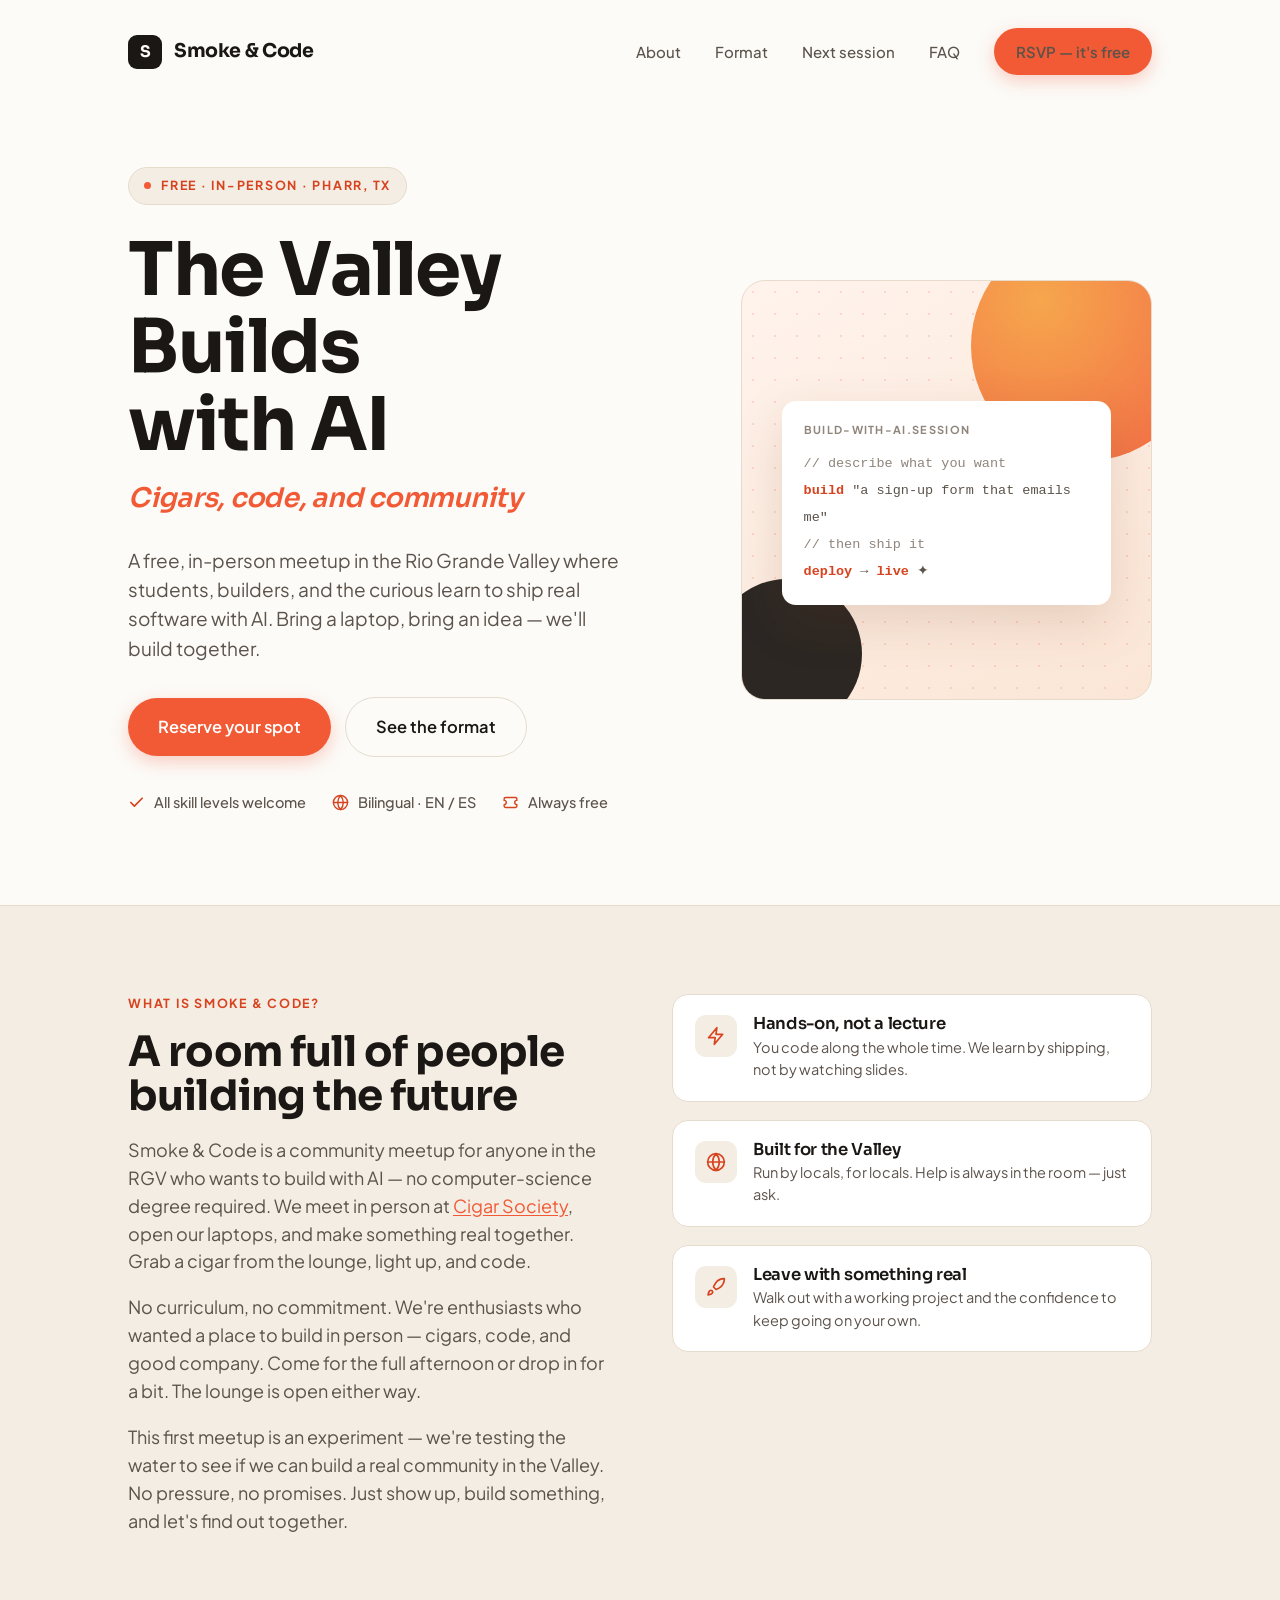
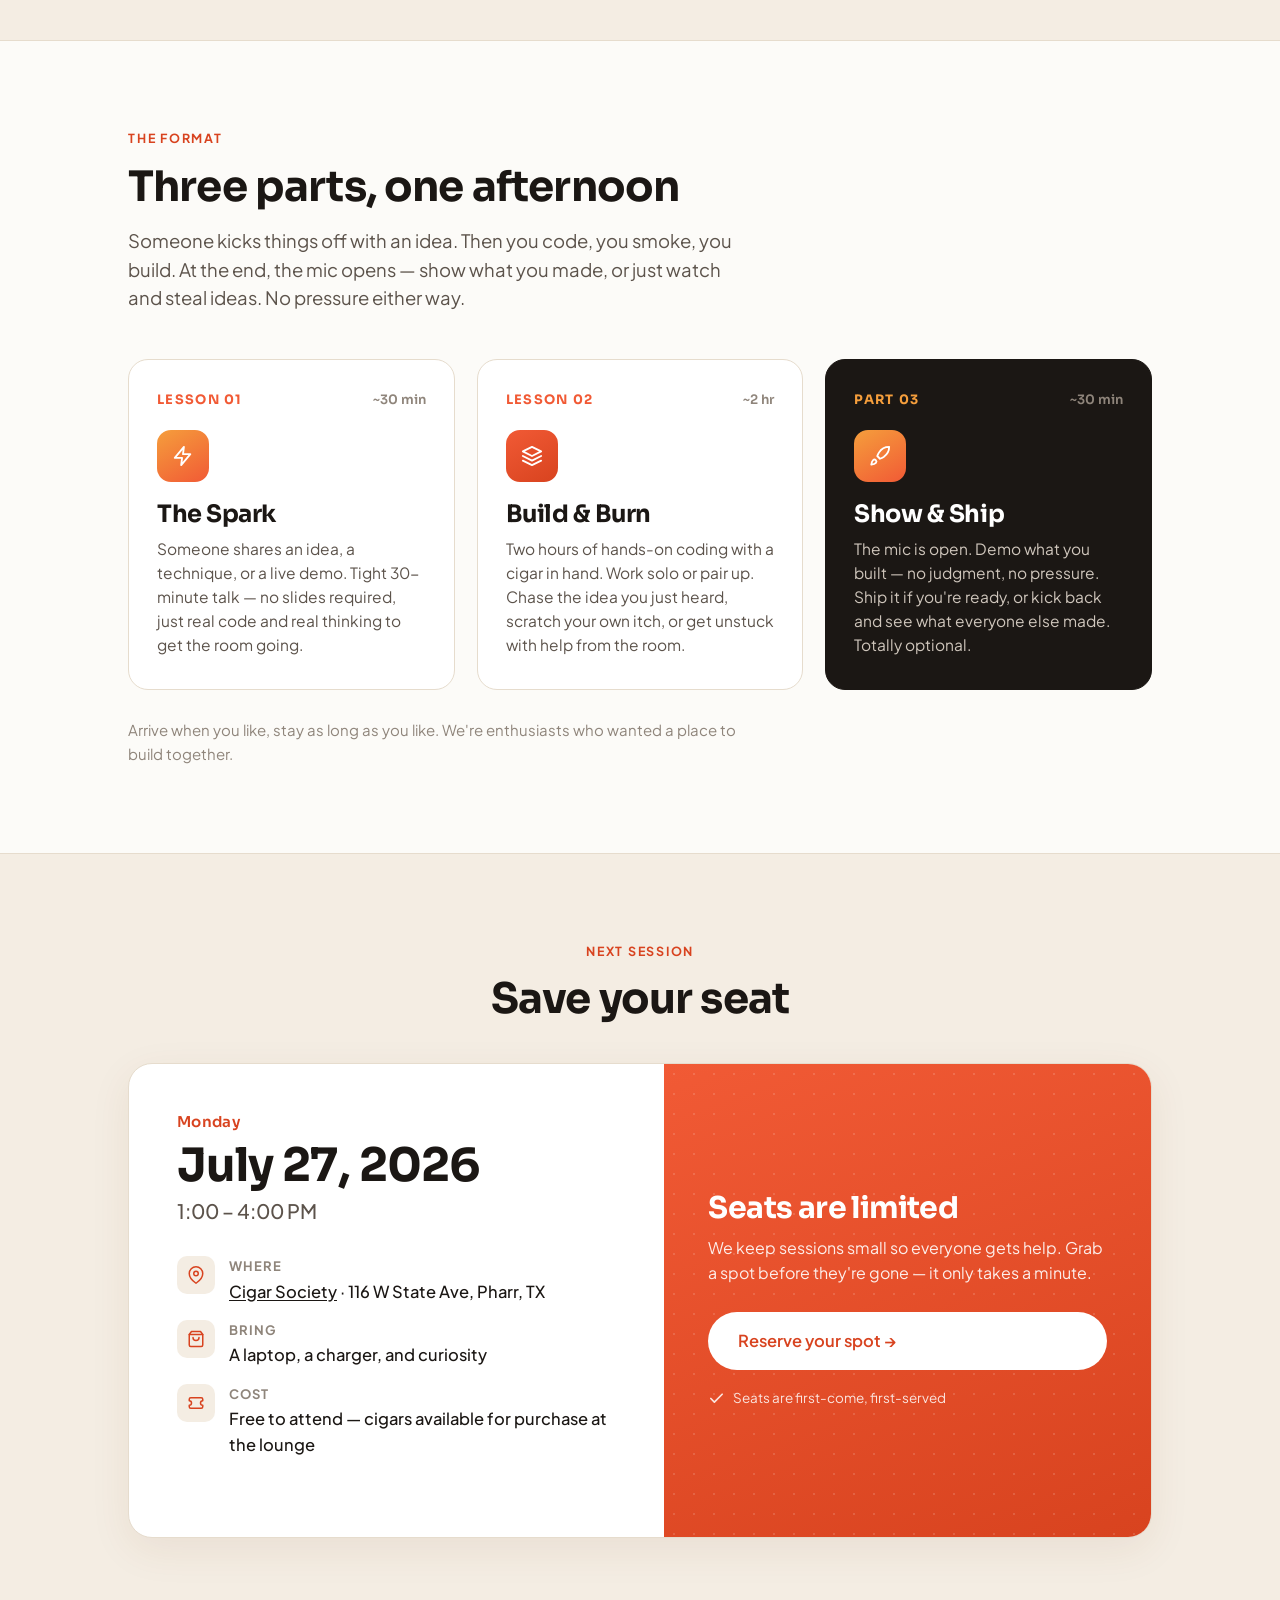
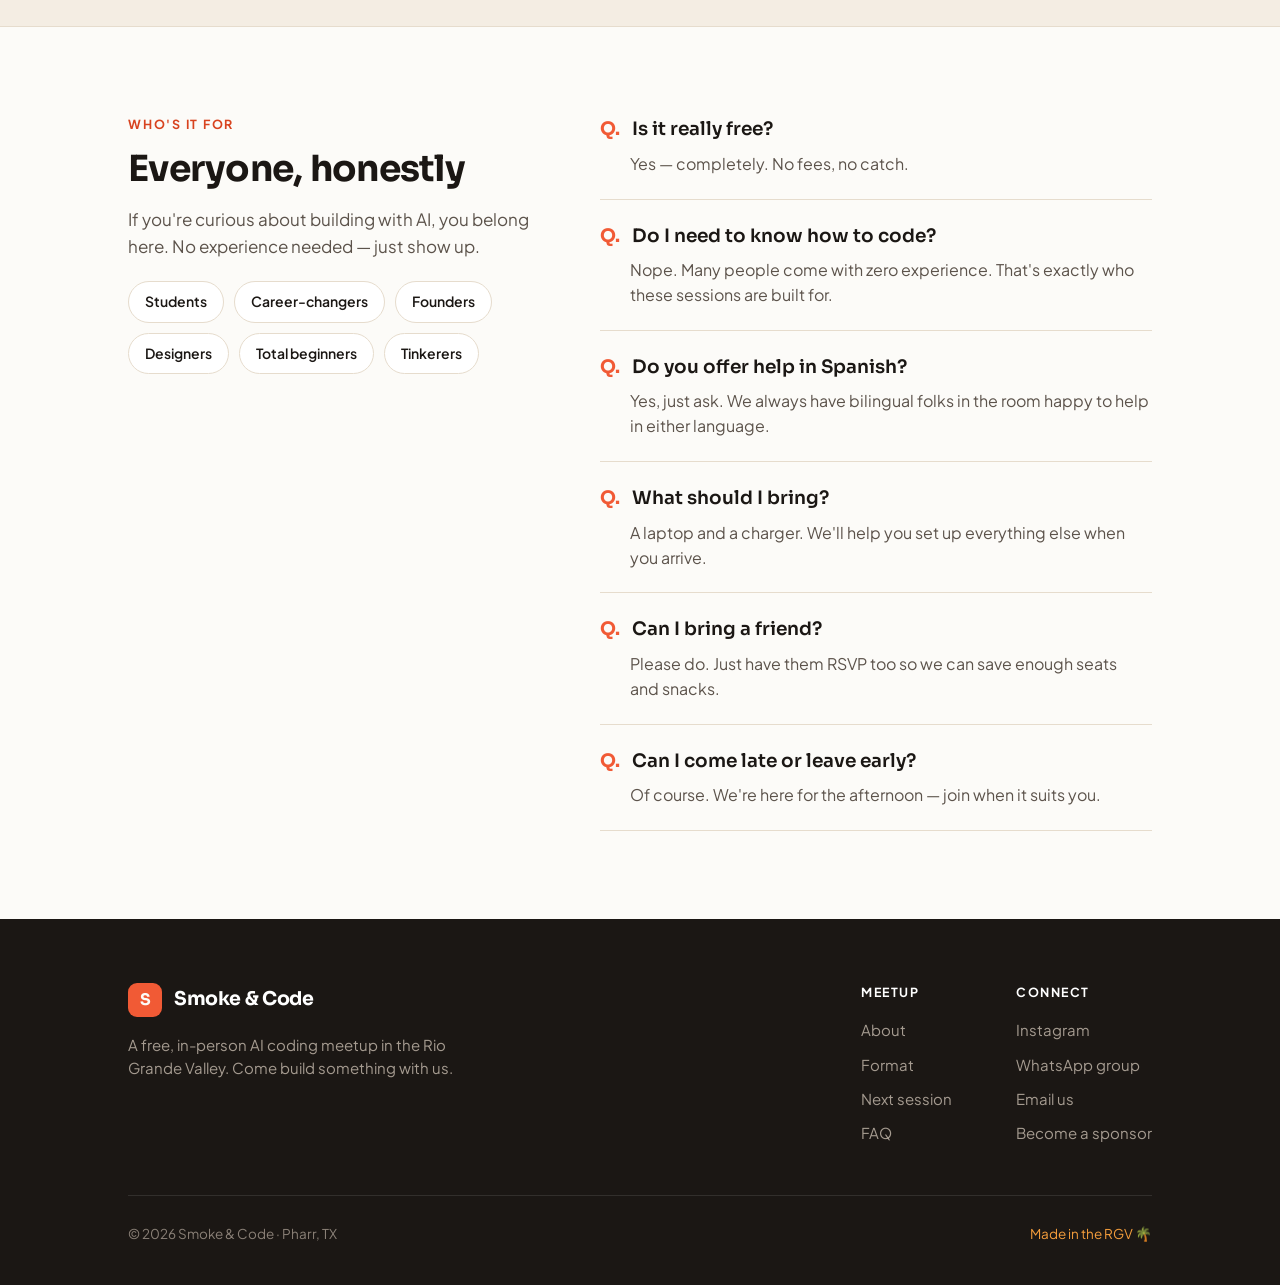
==== commit b34490be: "feat: update index.html update index.html" ====
--- a/index.html
+++ b/index.html
@@ -36,18 +36,6 @@
         background: var(--paper);
         -webkit-font-smoothing: antialiased;
         line-height: 1.55;
-      }
-      /* ── Demo banner ──────────────────────────── */
-      .demo-banner {
-        background: linear-gradient(135deg, #f59e3c, #f15a35);
-        color: var(--ink);
-        text-align: center;
-        padding: 12px 16px;
-        font-size: 14px;
-        font-weight: 700;
-        letter-spacing: 0.05em;
-        text-transform: uppercase;
-        border-bottom: 2px solid var(--amber);
       }
       h1,
       h2,
@@ -771,8 +759,6 @@
     </style>
   </head>
   <body>
-    <!-- ── Demo Banner ────────────────────────── -->
-    <div class="demo-banner">DEMO — WORK IN PROGRESS — DEMO</div>
 
     <!-- ============================================================
   COMPONENT: Nav
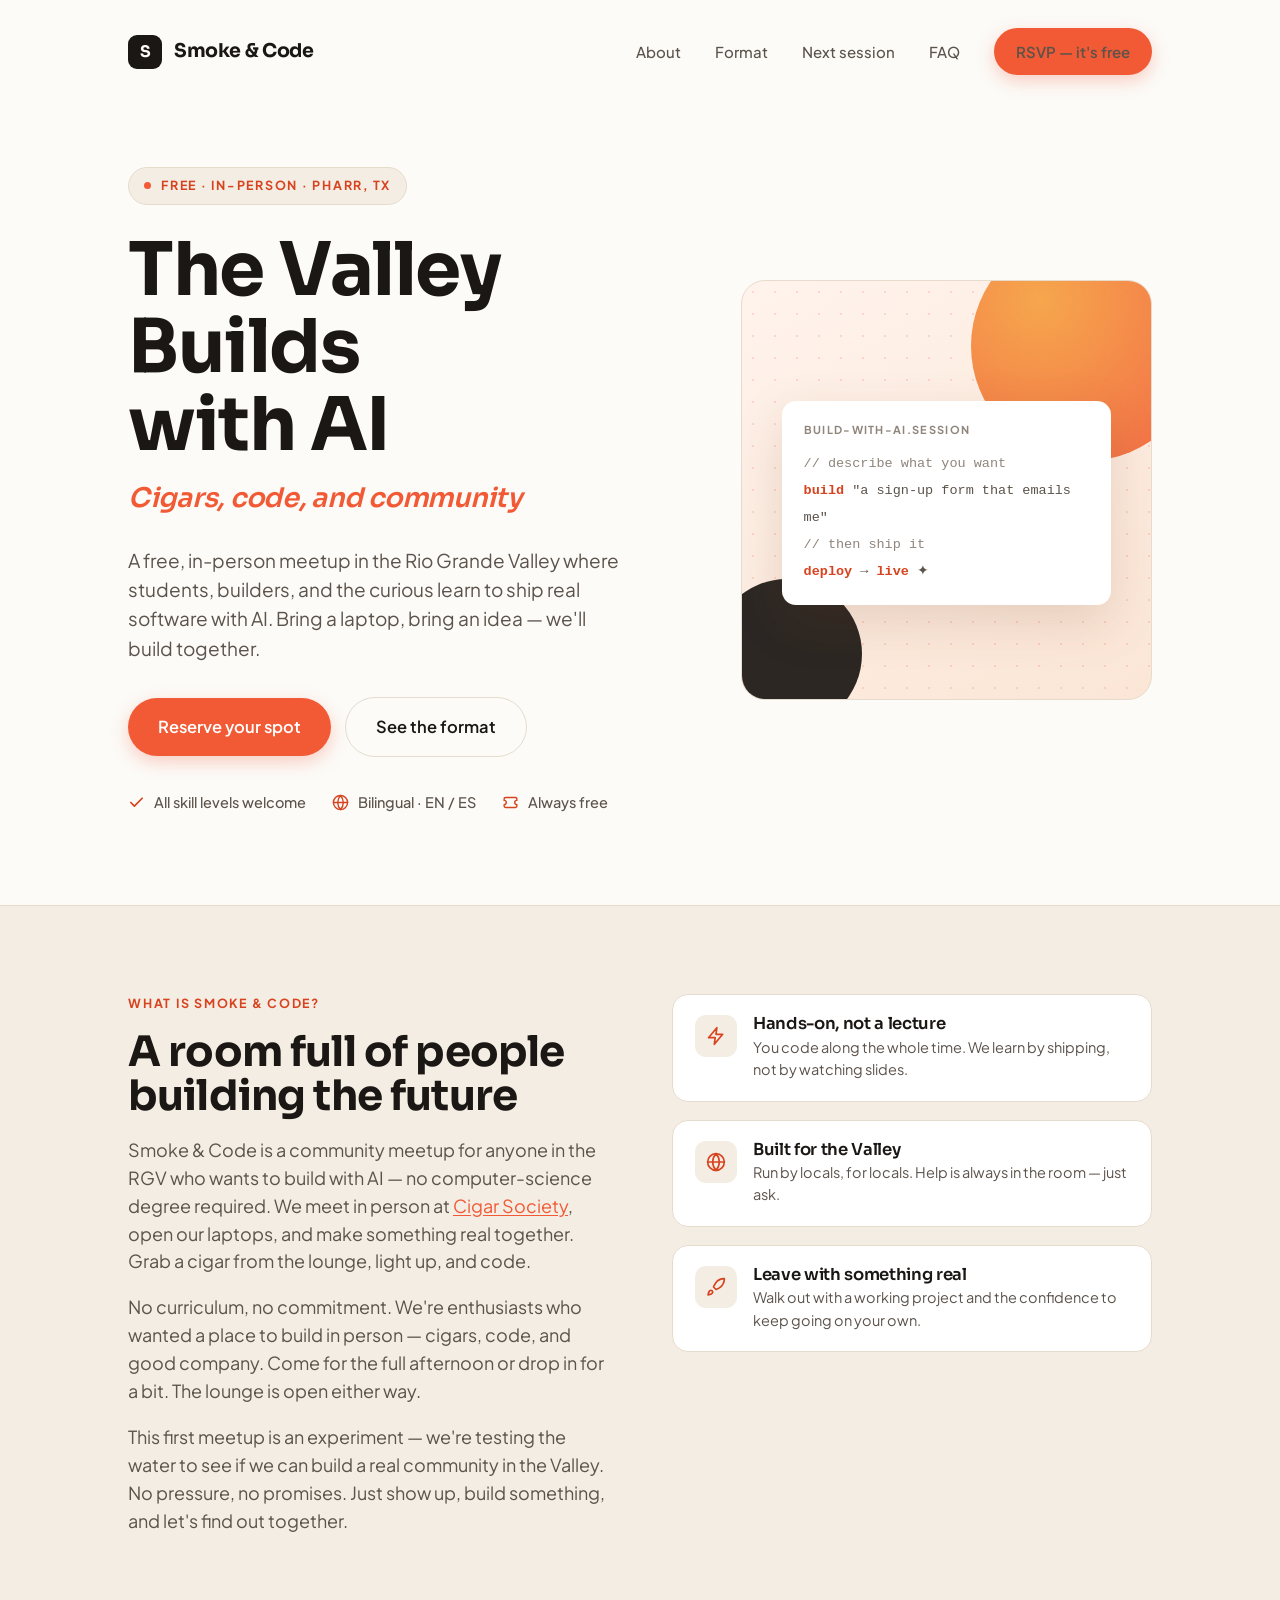
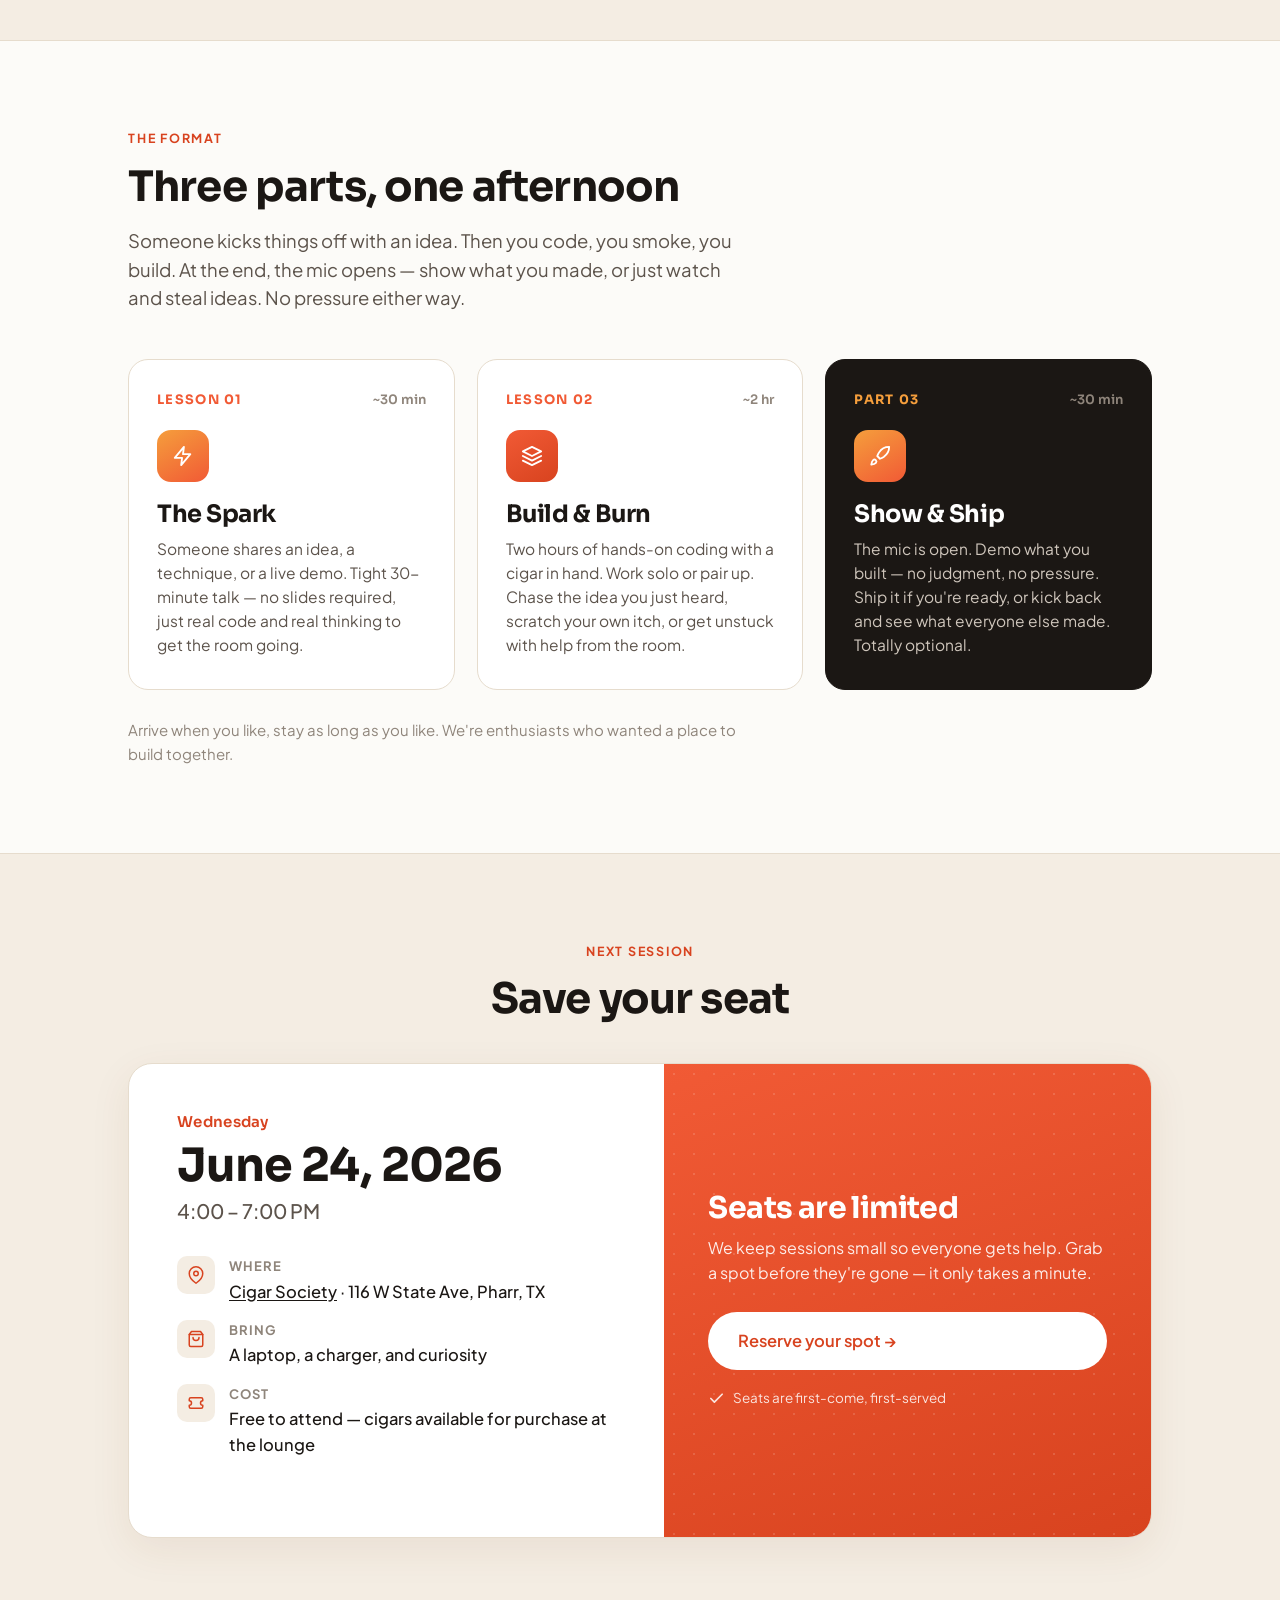
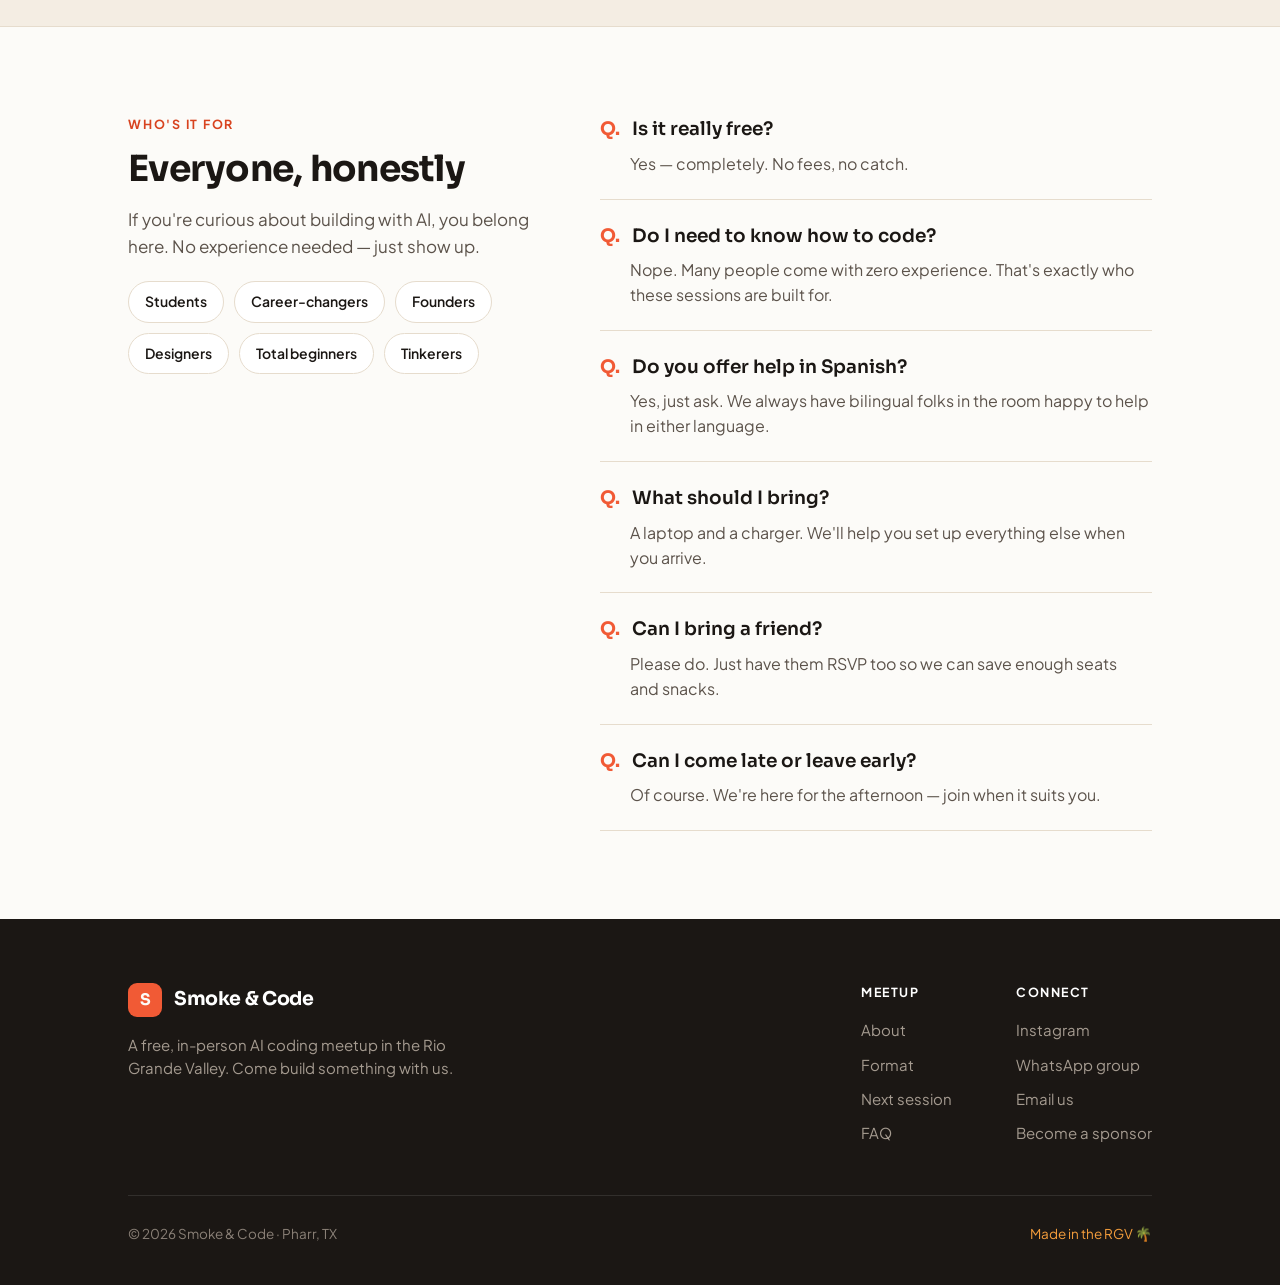
==== commit 39736d82: "chore: update index.html update index.html" ====
--- a/index.html
+++ b/index.html
@@ -759,7 +759,6 @@
     </style>
   </head>
   <body>
-
     <!-- ============================================================
   COMPONENT: Nav
   Sticky top bar. Brand wordmark (left) + nav links + CTA (right).
@@ -1157,9 +1156,9 @@
         </h2>
         <div class="next-card">
           <div class="next-left">
-            <div class="next-date">Monday</div>
-            <div class="next-day">July 27, 2026</div>
-            <div class="next-time">1:00 – 4:00 PM</div>
+            <div class="next-date">Wednesday</div>
+            <div class="next-day">June 24, 2026</div>
+            <div class="next-time">4:00 – 7:00 PM</div>
             <div class="next-list">
               <div class="nl">
                 <span class="ni"
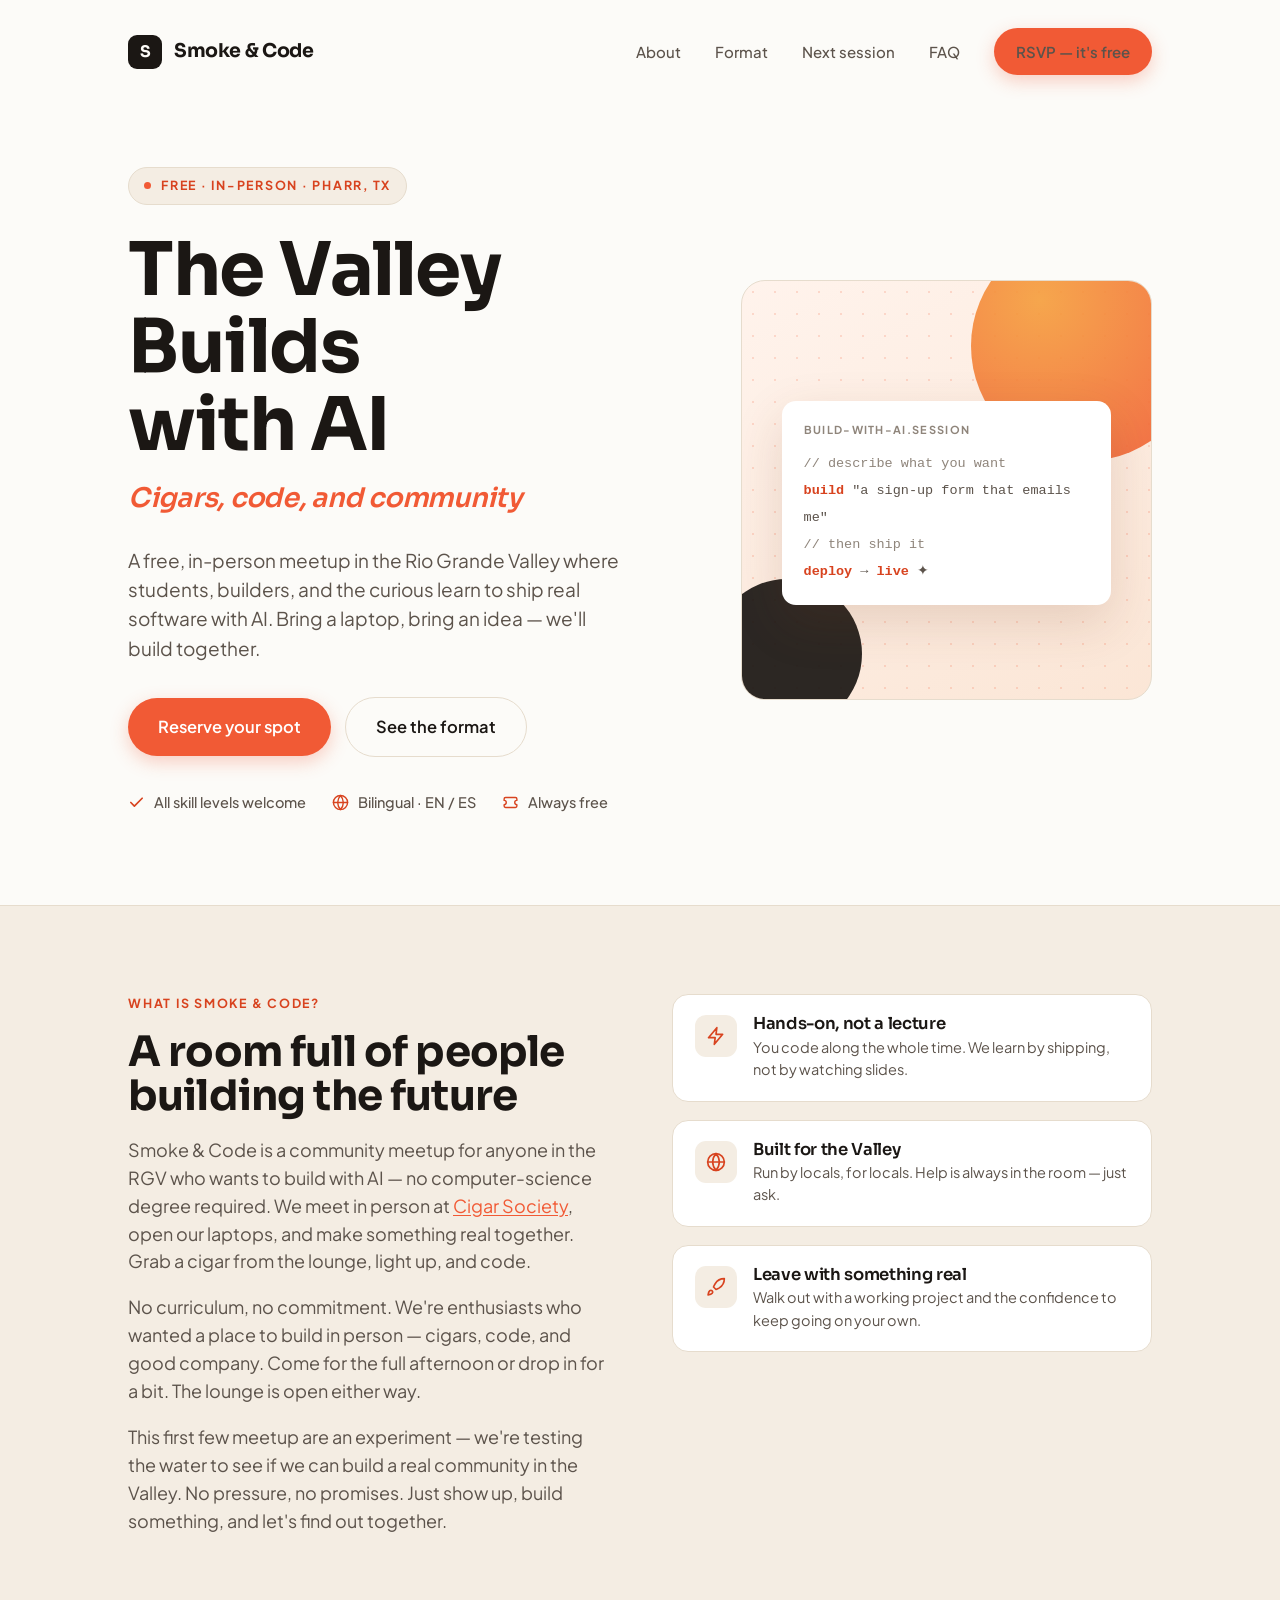
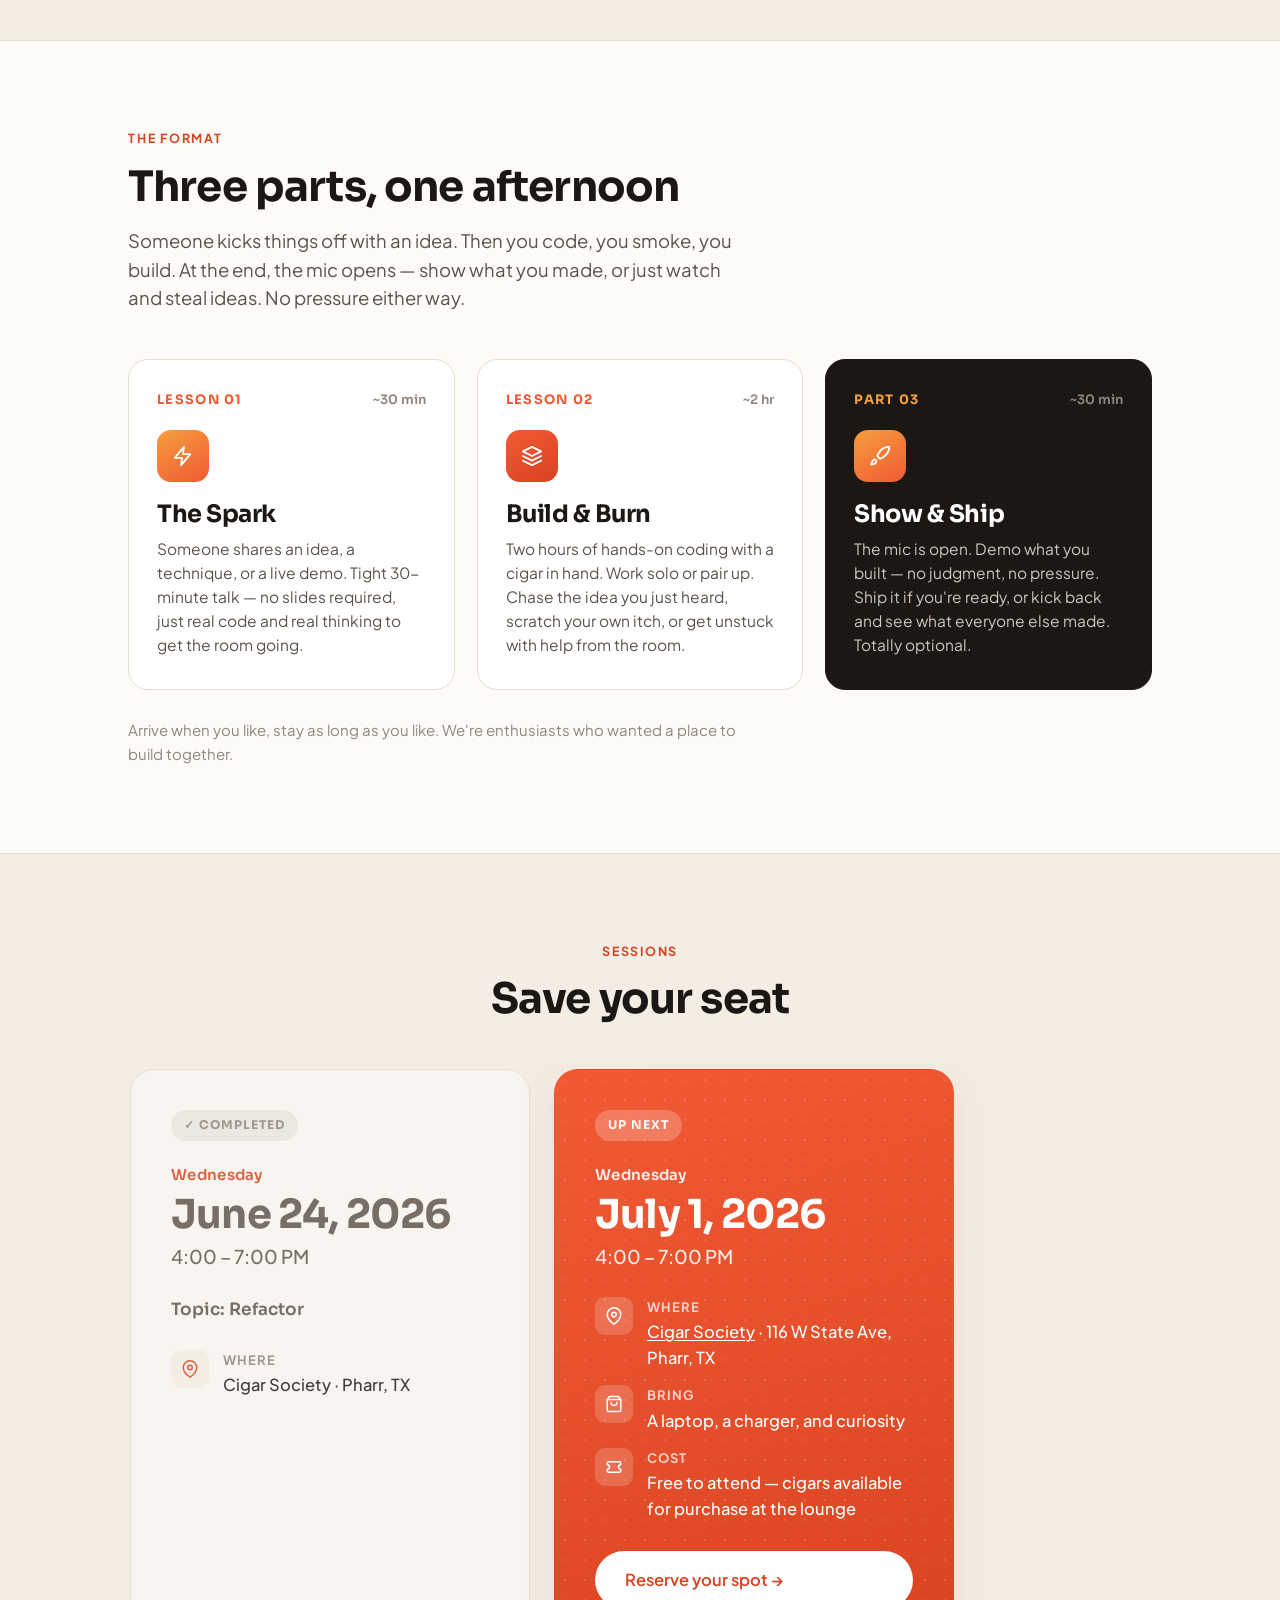
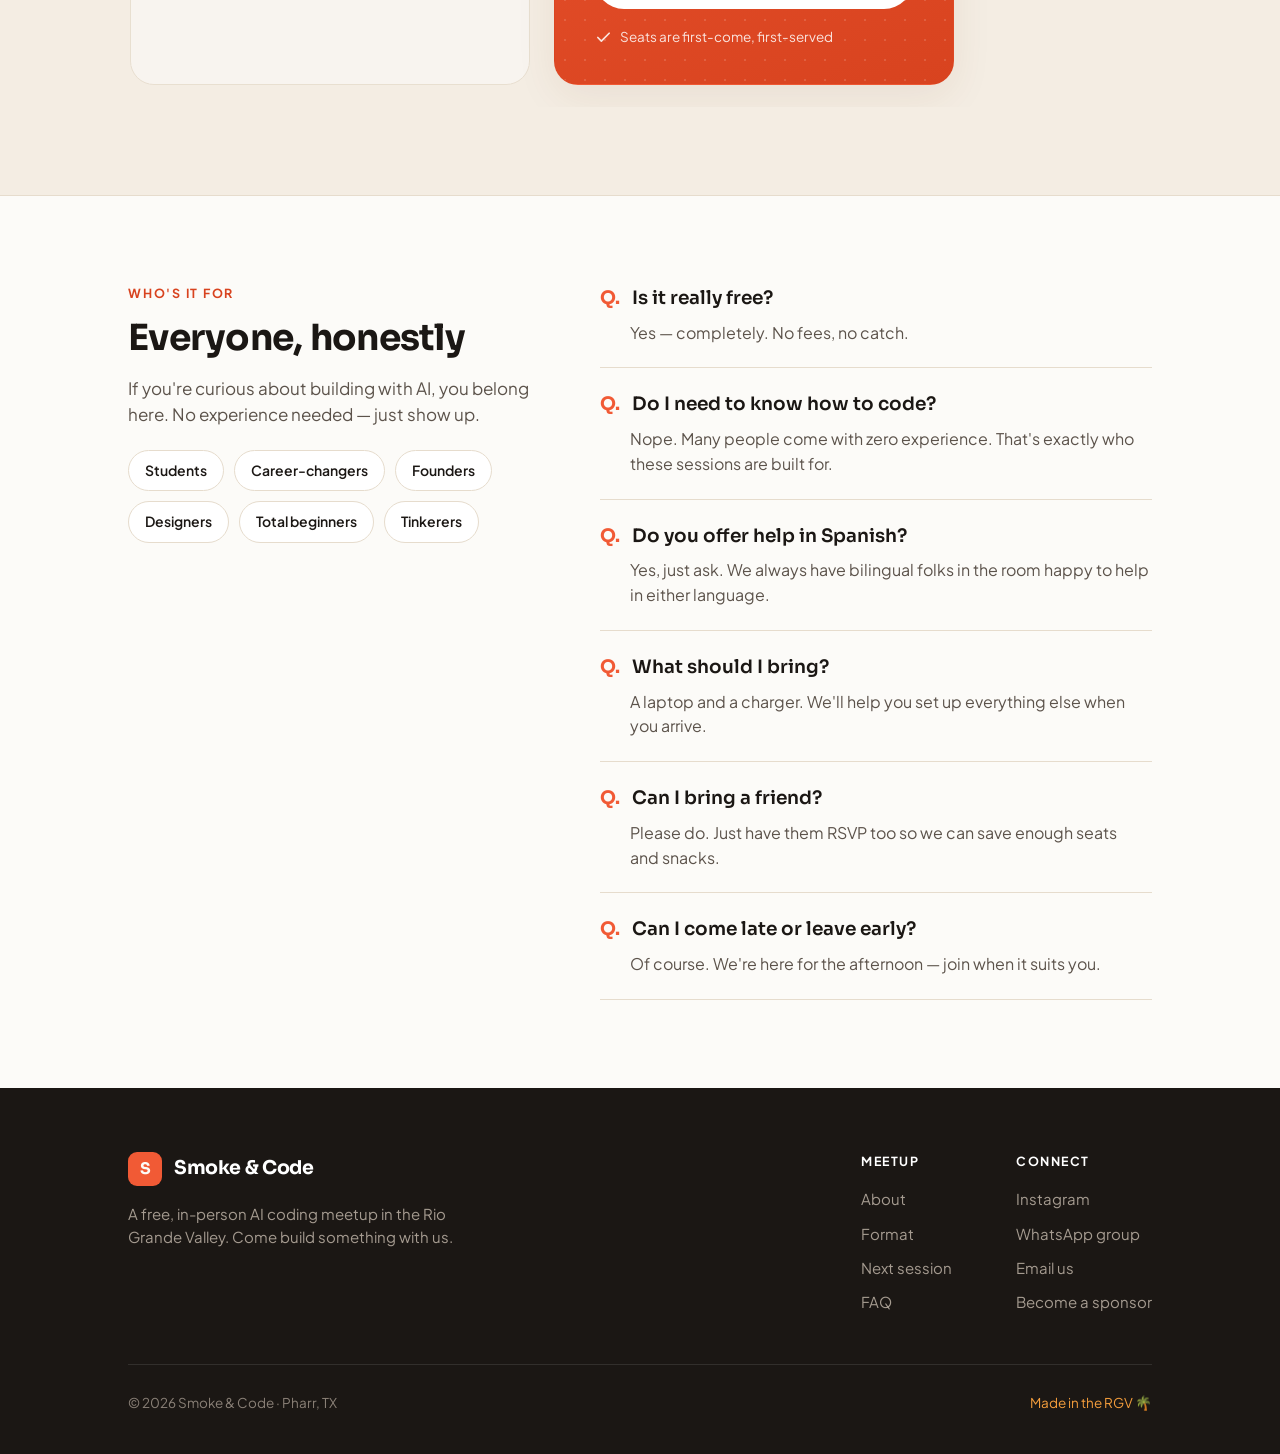
==== commit ffc5e30d: "feat: replace next-session card with sessions scroller Turn the single Next Session card into a hori" ====
--- a/index.html
+++ b/index.html
@@ -1,792 +1,960 @@
 <!doctype html>
 <html lang="en">
-  <head>
-    <meta charset="UTF-8" />
-    <meta name="viewport" content="width=device-width, initial-scale=1.0" />
-    <title>Smoke &amp; Code — Free AI Coding Meetup · Pharr, TX</title>
-    <meta
-      name="description"
-      content="A free, in-person AI coding meetup in the Rio Grande Valley. Learn to build real software with AI. All skill levels welcome."
-    />
-    <link rel="preconnect" href="https://fonts.googleapis.com" />
-    <link rel="preconnect" href="https://fonts.gstatic.com" crossorigin />
-    <link
-      href="https://fonts.googleapis.com/css2?family=Sora:wght@400;500;600;700;800&family=Plus+Jakarta+Sans:ital,wght@0,400;0,500;0,600;0,700;1,400;1,500;1,600&display=swap"
-      rel="stylesheet"
-    />
-    <!-- Design tokens. Extract :root vars from here into your CSS/Tailwind config. -->
-    <link rel="stylesheet" href="tokens.css" />
-    <style>
-      /* Tokens live in tokens.css — imported above. */
-
-      /* ── Reset ───────────────────────────────── */
-      *,
-      *::before,
-      *::after {
-        box-sizing: border-box;
-        margin: 0;
-        padding: 0;
+
+<head>
+  <meta charset="UTF-8" />
+  <meta name="viewport" content="width=device-width, initial-scale=1.0" />
+  <title>Smoke &amp; Code — Free AI Coding Meetup · Pharr, TX</title>
+  <meta name="description"
+    content="A free, in-person AI coding meetup in the Rio Grande Valley. Learn to build real software with AI. All skill levels welcome." />
+  <link rel="preconnect" href="https://fonts.googleapis.com" />
+  <link rel="preconnect" href="https://fonts.gstatic.com" crossorigin />
+  <link
+    href="https://fonts.googleapis.com/css2?family=Sora:wght@400;500;600;700;800&family=Plus+Jakarta+Sans:ital,wght@0,400;0,500;0,600;0,700;1,400;1,500;1,600&display=swap"
+    rel="stylesheet" />
+  <!-- Design tokens. Extract :root vars from here into your CSS/Tailwind config. -->
+  <link rel="stylesheet" href="tokens.css" />
+  <style>
+    /* Tokens live in tokens.css — imported above. */
+
+    /* ── Reset ───────────────────────────────── */
+    *,
+    *::before,
+    *::after {
+      box-sizing: border-box;
+      margin: 0;
+      padding: 0;
+    }
+
+    html {
+      scroll-behavior: smooth;
+    }
+
+    body {
+      font-family: "Plus Jakarta Sans", system-ui, sans-serif;
+      color: var(--ink);
+      background: var(--paper);
+      -webkit-font-smoothing: antialiased;
+      line-height: 1.55;
+    }
+
+    h1,
+    h2,
+    h3,
+    h4,
+    .display {
+      font-family: "Sora", system-ui, sans-serif;
+      letter-spacing: -0.02em;
+      line-height: 1.05;
+    }
+
+    img,
+    svg {
+      display: block;
+    }
+
+    /* ── Utilities ───────────────────────────── */
+    .wrap {
+      max-width: 1120px;
+      margin: 0 auto;
+      padding: 0 48px;
+    }
+
+    .es {
+      font-style: italic;
+      color: var(--coral-deep);
+    }
+
+    /* ── Buttons ─────────────────────────────── */
+    .btn {
+      display: inline-flex;
+      align-items: center;
+      gap: 9px;
+      font-family: "Plus Jakarta Sans", sans-serif;
+      font-weight: 600;
+      font-size: 15px;
+      border: none;
+      cursor: pointer;
+      border-radius: 999px;
+      padding: 12px 22px;
+      transition:
+        transform 0.15s,
+        box-shadow 0.15s;
+      text-decoration: none;
+    }
+
+    .btn-primary {
+      background: var(--coral);
+      color: #fff;
+      box-shadow: 0 6px 18px rgba(241, 90, 53, 0.28);
+    }
+
+    .btn-primary:hover {
+      transform: translateY(-2px);
+      box-shadow: 0 10px 26px rgba(241, 90, 53, 0.34);
+    }
+
+    .btn-ghost {
+      background: transparent;
+      color: var(--ink);
+      border: 1.5px solid var(--line);
+    }
+
+    .btn-ghost:hover {
+      border-color: var(--ink);
+    }
+
+    .btn-lg {
+      padding: 16px 30px;
+      font-size: 16.5px;
+    }
+
+    /* ── Nav ─────────────────────────────────── */
+    .nav {
+      display: flex;
+      align-items: center;
+      justify-content: space-between;
+      padding: 28px 48px;
+      max-width: 1120px;
+      margin: 0 auto;
+    }
+
+    .brand {
+      display: flex;
+      align-items: center;
+      gap: 12px;
+      font-family: "Sora", sans-serif;
+      font-weight: 700;
+      font-size: 19px;
+      letter-spacing: -0.02em;
+      text-decoration: none;
+      color: var(--ink);
+    }
+
+    .mark {
+      width: 34px;
+      height: 34px;
+      border-radius: 9px;
+      background: var(--ink);
+      display: flex;
+      align-items: center;
+      justify-content: center;
+      flex-shrink: 0;
+    }
+
+    .mark span {
+      font-family: "Sora";
+      font-weight: 700;
+      color: var(--paper);
+      font-size: 16px;
+      line-height: 1;
+    }
+
+    .navlinks {
+      display: flex;
+      align-items: center;
+      gap: 34px;
+      font-size: 15px;
+      font-weight: 500;
+      color: var(--ink-2);
+    }
+
+    .navlinks a {
+      color: inherit;
+      text-decoration: none;
+      transition: color 0.15s;
+    }
+
+    .navlinks a:hover {
+      color: var(--ink);
+    }
+
+    /* ── Hero ────────────────────────────────── */
+    .hero {
+      position: relative;
+      overflow: hidden;
+      padding: 64px 0 92px;
+    }
+
+    .hero-grid {
+      display: grid;
+      grid-template-columns: 1.15fr 0.85fr;
+      gap: 56px;
+      align-items: center;
+    }
+
+    .eyebrow {
+      display: inline-flex;
+      align-items: center;
+      gap: 10px;
+      white-space: nowrap;
+      font-size: 12.5px;
+      font-weight: 700;
+      letter-spacing: 0.14em;
+      text-transform: uppercase;
+      color: var(--coral-deep);
+      background: var(--sand);
+      border: 1px solid var(--line);
+      padding: 8px 15px;
+      border-radius: 999px;
+      margin-bottom: 26px;
+    }
+
+    .dot {
+      width: 7px;
+      height: 7px;
+      border-radius: 50%;
+      background: var(--coral);
+      flex-shrink: 0;
+    }
+
+    .hero h1 {
+      font-size: 74px;
+      font-weight: 700;
+      margin-bottom: 14px;
+    }
+
+    .hero .sub-es {
+      font-family: "Sora";
+      font-size: 27px;
+      font-weight: 600;
+      color: var(--coral);
+      font-style: italic;
+      letter-spacing: -0.01em;
+      margin-bottom: 26px;
+    }
+
+    .hero p.lede {
+      font-size: 19px;
+      color: var(--ink-2);
+      max-width: 520px;
+      margin-bottom: 34px;
+      text-wrap: pretty;
+    }
+
+    .cta-row {
+      display: flex;
+      gap: 14px;
+      align-items: center;
+      margin-bottom: 34px;
+    }
+
+    .meta-row {
+      display: flex;
+      gap: 26px;
+      flex-wrap: wrap;
+    }
+
+    .meta {
+      display: flex;
+      align-items: center;
+      gap: 9px;
+      font-size: 14.5px;
+      font-weight: 500;
+      color: var(--ink-2);
+    }
+
+    .meta svg {
+      flex-shrink: 0;
+      color: var(--coral-deep);
+    }
+
+    /* Hero art panel */
+    .hero-art {
+      position: relative;
+      height: 420px;
+      border-radius: 24px;
+      background: linear-gradient(150deg, #fff3ec, #fbe6d6);
+      border: 1px solid var(--line);
+      overflow: hidden;
+    }
+
+    .blob {
+      position: absolute;
+      border-radius: 50%;
+    }
+
+    .b1 {
+      width: 230px;
+      height: 230px;
+      right: -50px;
+      top: -50px;
+      background: radial-gradient(circle at 30% 30%,
+          var(--amber),
+          var(--coral));
+      opacity: 0.9;
+    }
+
+    .b2 {
+      width: 150px;
+      height: 150px;
+      left: -30px;
+      bottom: -30px;
+      background: var(--ink);
+      opacity: 0.92;
+    }
+
+    .dots-bg {
+      position: absolute;
+      inset: 0;
+      background-image: radial-gradient(var(--coral) 1.4px,
+          transparent 1.4px);
+      background-size: 22px 22px;
+      opacity: 0.18;
+    }
+
+    .codecard {
+      position: absolute;
+      left: 40px;
+      top: 120px;
+      right: 40px;
+      background: #fff;
+      border-radius: 14px;
+      box-shadow: 0 18px 50px rgba(120, 60, 30, 0.16);
+      padding: 20px 22px;
+    }
+
+    .codecard .clabel {
+      font-size: 11px;
+      font-weight: 700;
+      letter-spacing: 0.12em;
+      text-transform: uppercase;
+      color: var(--ink-3);
+      margin-bottom: 12px;
+    }
+
+    .crow {
+      font-family: ui-monospace, "SFMono-Regular", Menlo, monospace;
+      font-size: 13.5px;
+      line-height: 2;
+      color: var(--ink-2);
+    }
+
+    .crow b {
+      color: var(--coral-deep);
+      font-weight: 600;
+    }
+
+    .crow .cm {
+      color: var(--ink-3);
+    }
+
+    /* ── Section shell ───────────────────────── */
+    .band {
+      padding: 88px 0;
+    }
+
+    .sand-band {
+      background: var(--sand);
+      border-top: 1px solid var(--line);
+      border-bottom: 1px solid var(--line);
+    }
+
+    .sec-tag {
+      font-size: 12.5px;
+      font-weight: 700;
+      letter-spacing: 0.14em;
+      text-transform: uppercase;
+      color: var(--coral-deep);
+      margin-bottom: 16px;
+    }
+
+    .sec-title {
+      font-size: 42px;
+      font-weight: 700;
+      margin-bottom: 18px;
+    }
+
+    .sec-intro {
+      font-size: 18.5px;
+      color: var(--ink-2);
+      max-width: 620px;
+      text-wrap: pretty;
+    }
+
+    /* ── About ───────────────────────────────── */
+    .about-grid {
+      display: grid;
+      grid-template-columns: 1fr 1fr;
+      gap: 64px;
+      align-items: start;
+    }
+
+    .about-copy p {
+      font-size: 18px;
+      color: var(--ink-2);
+      margin-bottom: 18px;
+      text-wrap: pretty;
+    }
+
+    .values {
+      display: flex;
+      flex-direction: column;
+      gap: 18px;
+    }
+
+    .value {
+      display: flex;
+      gap: 16px;
+      align-items: flex-start;
+      background: #fff;
+      border: 1px solid var(--line);
+      border-radius: 16px;
+      padding: 20px 22px;
+    }
+
+    .v-ico {
+      width: 42px;
+      height: 42px;
+      border-radius: 11px;
+      background: var(--sand);
+      display: flex;
+      align-items: center;
+      justify-content: center;
+      flex-shrink: 0;
+      color: var(--coral-deep);
+    }
+
+    .value h4 {
+      font-family: "Sora";
+      font-size: 16.5px;
+      font-weight: 600;
+      margin-bottom: 3px;
+    }
+
+    .value p {
+      font-size: 14.5px;
+      color: var(--ink-2);
+    }
+
+    /* ── Format cards ────────────────────────── */
+    .cards {
+      display: grid;
+      grid-template-columns: repeat(3, 1fr);
+      gap: 22px;
+      margin-top: 46px;
+    }
+
+    .card {
+      background: #fff;
+      border: 1px solid var(--line);
+      border-radius: 20px;
+      padding: 30px 28px 32px;
+      position: relative;
+      transition:
+        transform 0.18s,
+        box-shadow 0.18s;
+    }
+
+    .card:hover {
+      transform: translateY(-4px);
+      box-shadow: 0 16px 40px rgba(120, 60, 30, 0.12);
+    }
+
+    .card .num {
+      font-family: "Sora";
+      font-size: 13px;
+      font-weight: 700;
+      letter-spacing: 0.1em;
+      text-transform: uppercase;
+      color: var(--coral);
+      margin-bottom: 20px;
+      display: flex;
+      align-items: center;
+      justify-content: space-between;
+    }
+
+    .card .dur {
+      font-weight: 600;
+      color: var(--ink-3);
+      letter-spacing: 0;
+      text-transform: none;
+      font-size: 13px;
+    }
+
+    .card .step-ico {
+      width: 52px;
+      height: 52px;
+      border-radius: 14px;
+      display: flex;
+      align-items: center;
+      justify-content: center;
+      margin-bottom: 20px;
+      color: #fff;
+    }
+
+    .card h3 {
+      font-size: 24px;
+      font-weight: 700;
+      margin-bottom: 10px;
+    }
+
+    .card p {
+      font-size: 15.5px;
+      color: var(--ink-2);
+      text-wrap: pretty;
+    }
+
+    .card.hack {
+      background: var(--ink);
+      border-color: var(--ink);
+    }
+
+    .card.hack .num {
+      color: var(--amber);
+    }
+
+    .card.hack h3 {
+      color: #fff;
+    }
+
+    .card.hack p {
+      color: #cfc6bc;
+    }
+
+    .card.hack .dur {
+      color: #8f857b;
+    }
+
+    /* ── Sessions scroller ───────────────────── */
+    .sessions-scroller {
+      display: flex;
+      gap: 24px;
+      overflow-x: auto;
+      scroll-snap-type: x proximity;
+      padding: 6px 2px 22px;
+      -webkit-overflow-scrolling: touch;
+      scrollbar-width: thin;
+      scrollbar-color: var(--coral) transparent;
+    }
+
+    .sessions-scroller::-webkit-scrollbar {
+      height: 8px;
+    }
+
+    .sessions-scroller::-webkit-scrollbar-thumb {
+      background: var(--coral);
+      border-radius: 999px;
+    }
+
+    .session-card {
+      flex: 0 0 400px;
+      scroll-snap-align: center;
+      background: #fff;
+      border: 1px solid var(--line);
+      border-radius: 24px;
+      padding: 40px 40px 36px;
+      box-shadow: 0 12px 40px rgba(120, 60, 30, 0.08);
+      display: flex;
+      flex-direction: column;
+      position: relative;
+      overflow: hidden;
+    }
+
+    .ses-status {
+      align-self: flex-start;
+      display: inline-flex;
+      align-items: center;
+      gap: 7px;
+      font-family: "Sora";
+      font-size: 12px;
+      font-weight: 700;
+      letter-spacing: 0.08em;
+      text-transform: uppercase;
+      padding: 6px 13px;
+      border-radius: 999px;
+      margin-bottom: 22px;
+      position: relative;
+    }
+
+    .ses-topic {
+      font-family: "Sora";
+      font-size: 17px;
+      font-weight: 600;
+      margin-bottom: 26px;
+      position: relative;
+    }
+
+    .next-date {
+      font-family: "Sora";
+      font-size: 15px;
+      font-weight: 600;
+      color: var(--coral-deep);
+      letter-spacing: 0.02em;
+      margin-bottom: 8px;
+    }
+
+    .next-day {
+      font-family: "Sora";
+      font-size: 40px;
+      font-weight: 700;
+      letter-spacing: -0.02em;
+      line-height: 1.04;
+      margin-bottom: 6px;
+    }
+
+    .next-time {
+      font-size: 19px;
+      color: var(--ink-2);
+      font-weight: 500;
+      margin-bottom: 26px;
+    }
+
+    .next-list {
+      display: flex;
+      flex-direction: column;
+      gap: 15px;
+      margin-bottom: 30px;
+    }
+
+    .nl {
+      display: flex;
+      gap: 14px;
+      align-items: flex-start;
+    }
+
+    .nl .ni {
+      width: 38px;
+      height: 38px;
+      border-radius: 10px;
+      background: var(--sand);
+      display: flex;
+      align-items: center;
+      justify-content: center;
+      flex-shrink: 0;
+      color: var(--coral-deep);
+    }
+
+    .nl .nt {
+      font-size: 13px;
+      font-weight: 700;
+      letter-spacing: 0.08em;
+      text-transform: uppercase;
+      color: var(--ink-3);
+      margin-bottom: 2px;
+    }
+
+    .nl .nv {
+      font-size: 16.5px;
+      font-weight: 500;
+      color: var(--ink);
+    }
+
+    /* Completed (past) session */
+    .session-card.is-done {
+      background: rgba(255, 255, 255, 0.55);
+      border-color: var(--line);
+      box-shadow: none;
+      opacity: 0.82;
+    }
+
+    .is-done .ses-status {
+      background: rgba(60, 40, 28, 0.08);
+      color: var(--ink-3);
+    }
+
+    .is-done .next-day,
+    .is-done .ses-topic {
+      color: var(--ink-2);
+    }
+
+    /* Upcoming (highlighted) session */
+    .session-card.is-next {
+      background: linear-gradient(160deg, var(--coral), var(--coral-deep));
+      border-color: transparent;
+      color: #fff;
+    }
+
+    .ndots {
+      position: absolute;
+      inset: 0;
+      background-image: radial-gradient(rgba(255, 255, 255, 0.35) 1.4px,
+          transparent 1.4px);
+      background-size: 20px 20px;
+      opacity: 0.4;
+      pointer-events: none;
+    }
+
+    .is-next .ses-status {
+      background: rgba(255, 255, 255, 0.22);
+      color: #fff;
+    }
+
+    .is-next .next-date {
+      color: rgba(255, 255, 255, 0.92);
+    }
+
+    .is-next .next-day,
+    .is-next .ses-topic {
+      color: #fff;
+    }
+
+    .is-next .next-time {
+      color: rgba(255, 255, 255, 0.9);
+    }
+
+    .is-next .nl .ni {
+      background: rgba(255, 255, 255, 0.18);
+      color: #fff;
+    }
+
+    .is-next .nl .nt {
+      color: rgba(255, 255, 255, 0.75);
+    }
+
+    .is-next .nl .nv {
+      color: #fff;
+    }
+
+    .btn-oncoral {
+      background: #fff;
+      color: var(--coral-deep);
+    }
+
+    .btn-oncoral:hover {
+      transform: translateY(-2px);
+    }
+
+    .seats {
+      margin-top: 18px;
+      font-size: 13.5px;
+      color: rgba(255, 255, 255, 0.85);
+      position: relative;
+      display: flex;
+      align-items: center;
+      gap: 8px;
+    }
+
+    /* ── FAQ / Audience ──────────────────────── */
+    .faq-grid {
+      display: grid;
+      grid-template-columns: 0.85fr 1.15fr;
+      gap: 64px;
+      align-items: start;
+    }
+
+    .aud-chips {
+      display: flex;
+      flex-wrap: wrap;
+      gap: 10px;
+      margin-top: 22px;
+    }
+
+    .chip {
+      font-size: 14px;
+      font-weight: 600;
+      color: var(--ink);
+      background: #fff;
+      border: 1px solid var(--line);
+      border-radius: 999px;
+      padding: 9px 16px;
+    }
+
+    .faq-item {
+      border-bottom: 1px solid var(--line);
+      padding: 22px 0;
+    }
+
+    .faq-item:first-child {
+      padding-top: 0;
+    }
+
+    .faq-q {
+      font-family: "Sora";
+      font-size: 18.5px;
+      font-weight: 600;
+      margin-bottom: 8px;
+      display: flex;
+      align-items: center;
+      gap: 12px;
+    }
+
+    .faq-q .qm {
+      color: var(--coral);
+      font-weight: 700;
+    }
+
+    .faq-a {
+      font-size: 16px;
+      color: var(--ink-2);
+      padding-left: 30px;
+      text-wrap: pretty;
+    }
+
+    /* ── Footer ──────────────────────────────── */
+    footer {
+      background: var(--ink);
+      color: #cfc6bc;
+      padding: 64px 0 40px;
+    }
+
+    footer .brand {
+      color: #fff;
+    }
+
+    footer .mark {
+      background: var(--coral);
+    }
+
+    .foot-top {
+      display: flex;
+      justify-content: space-between;
+      align-items: flex-start;
+      gap: 40px;
+      padding-bottom: 40px;
+      border-bottom: 1px solid rgba(255, 255, 255, 0.1);
+    }
+
+    .foot-tag {
+      font-size: 15px;
+      max-width: 330px;
+      margin-top: 16px;
+      color: #a59b90;
+      text-wrap: pretty;
+    }
+
+    .foot-cols {
+      display: flex;
+      gap: 64px;
+    }
+
+    .foot-col h5 {
+      font-size: 12.5px;
+      font-weight: 700;
+      letter-spacing: 0.12em;
+      text-transform: uppercase;
+      color: #fff;
+      margin-bottom: 16px;
+    }
+
+    .foot-col a {
+      display: block;
+      color: #a59b90;
+      text-decoration: none;
+      font-size: 15px;
+      margin-bottom: 11px;
+      transition: color 0.15s;
+    }
+
+    .foot-col a:hover {
+      color: #fff;
+    }
+
+    .foot-bottom {
+      display: flex;
+      justify-content: space-between;
+      align-items: center;
+      padding-top: 28px;
+      font-size: 13.5px;
+      color: #8a8077;
+    }
+
+    .foot-bottom .es-tag {
+      color: var(--amber);
+    }
+
+    /* ── Responsive ──────────────────────────── */
+    @media (max-width: 1024px) {
+
+      .wrap,
+      .nav {
+        padding-left: 32px;
+        padding-right: 32px;
       }
-      html {
-        scroll-behavior: smooth;
+
+      .hero h1 {
+        font-size: 56px;
       }
-      body {
-        font-family: "Plus Jakarta Sans", system-ui, sans-serif;
-        color: var(--ink);
-        background: var(--paper);
-        -webkit-font-smoothing: antialiased;
-        line-height: 1.55;
+
+      .hero-grid,
+      .about-grid,
+      .faq-grid {
+        grid-template-columns: 1fr;
+        gap: 40px;
       }
-      h1,
-      h2,
-      h3,
-      h4,
-      .display {
-        font-family: "Sora", system-ui, sans-serif;
-        letter-spacing: -0.02em;
-        line-height: 1.05;
+
+      .hero-art {
+        height: 280px;
       }
-      img,
-      svg {
-        display: block;
+
+      .foot-top {
+        flex-direction: column;
       }
 
-      /* ── Utilities ───────────────────────────── */
-      .wrap {
-        max-width: 1120px;
-        margin: 0 auto;
-        padding: 0 48px;
+      .foot-cols {
+        gap: 40px;
       }
-      .es {
-        font-style: italic;
-        color: var(--coral-deep);
+    }
+
+    @media (max-width: 720px) {
+      .nav {
+        flex-direction: column;
+        align-items: flex-start;
+        gap: 20px;
       }
 
-      /* ── Buttons ─────────────────────────────── */
-      .btn {
-        display: inline-flex;
-        align-items: center;
-        gap: 9px;
-        font-family: "Plus Jakarta Sans", sans-serif;
-        font-weight: 600;
-        font-size: 15px;
-        border: none;
-        cursor: pointer;
-        border-radius: 999px;
-        padding: 12px 22px;
-        transition:
-          transform 0.15s,
-          box-shadow 0.15s;
-        text-decoration: none;
+      .navlinks {
+        flex-wrap: wrap;
+        gap: 16px;
       }
-      .btn-primary {
-        background: var(--coral);
-        color: #fff;
-        box-shadow: 0 6px 18px rgba(241, 90, 53, 0.28);
+
+      .hero h1 {
+        font-size: 44px;
       }
-      .btn-primary:hover {
-        transform: translateY(-2px);
-        box-shadow: 0 10px 26px rgba(241, 90, 53, 0.34);
+
+      .hero .sub-es {
+        font-size: 22px;
       }
-      .btn-ghost {
-        background: transparent;
-        color: var(--ink);
-        border: 1.5px solid var(--line);
+
+      .cards {
+        grid-template-columns: 1fr;
       }
-      .btn-ghost:hover {
-        border-color: var(--ink);
+
+      .session-card {
+        flex-basis: 84vw;
+        padding: 34px 28px 30px;
       }
-      .btn-lg {
-        padding: 16px 30px;
-        font-size: 16.5px;
+
+      .next-day {
+        font-size: 34px;
       }
 
-      /* ── Nav ─────────────────────────────────── */
-      .nav {
-        display: flex;
-        align-items: center;
-        justify-content: space-between;
-        padding: 28px 48px;
-        max-width: 1120px;
-        margin: 0 auto;
+      .foot-top,
+      .foot-cols {
+        flex-direction: column;
+        gap: 32px;
       }
-      .brand {
-        display: flex;
-        align-items: center;
-        gap: 12px;
-        font-family: "Sora", sans-serif;
-        font-weight: 700;
-        font-size: 19px;
-        letter-spacing: -0.02em;
-        text-decoration: none;
-        color: var(--ink);
-      }
-      .mark {
-        width: 34px;
-        height: 34px;
-        border-radius: 9px;
-        background: var(--ink);
-        display: flex;
-        align-items: center;
-        justify-content: center;
-        flex-shrink: 0;
-      }
-      .mark span {
-        font-family: "Sora";
-        font-weight: 700;
-        color: var(--paper);
-        font-size: 16px;
-        line-height: 1;
-      }
-      .navlinks {
-        display: flex;
-        align-items: center;
-        gap: 34px;
-        font-size: 15px;
-        font-weight: 500;
-        color: var(--ink-2);
-      }
-      .navlinks a {
-        color: inherit;
-        text-decoration: none;
-        transition: color 0.15s;
-      }
-      .navlinks a:hover {
-        color: var(--ink);
-      }
-
-      /* ── Hero ────────────────────────────────── */
-      .hero {
-        position: relative;
-        overflow: hidden;
-        padding: 64px 0 92px;
-      }
-      .hero-grid {
-        display: grid;
-        grid-template-columns: 1.15fr 0.85fr;
-        gap: 56px;
-        align-items: center;
-      }
-      .eyebrow {
-        display: inline-flex;
-        align-items: center;
-        gap: 10px;
-        white-space: nowrap;
-        font-size: 12.5px;
-        font-weight: 700;
-        letter-spacing: 0.14em;
-        text-transform: uppercase;
-        color: var(--coral-deep);
-        background: var(--sand);
-        border: 1px solid var(--line);
-        padding: 8px 15px;
-        border-radius: 999px;
-        margin-bottom: 26px;
-      }
-      .dot {
-        width: 7px;
-        height: 7px;
-        border-radius: 50%;
-        background: var(--coral);
-        flex-shrink: 0;
-      }
-      .hero h1 {
-        font-size: 74px;
-        font-weight: 700;
-        margin-bottom: 14px;
-      }
-      .hero .sub-es {
-        font-family: "Sora";
-        font-size: 27px;
-        font-weight: 600;
-        color: var(--coral);
-        font-style: italic;
-        letter-spacing: -0.01em;
-        margin-bottom: 26px;
-      }
-      .hero p.lede {
-        font-size: 19px;
-        color: var(--ink-2);
-        max-width: 520px;
-        margin-bottom: 34px;
-        text-wrap: pretty;
-      }
+
       .cta-row {
-        display: flex;
-        gap: 14px;
-        align-items: center;
-        margin-bottom: 34px;
-      }
-      .meta-row {
-        display: flex;
-        gap: 26px;
-        flex-wrap: wrap;
-      }
-      .meta {
-        display: flex;
-        align-items: center;
-        gap: 9px;
-        font-size: 14.5px;
-        font-weight: 500;
-        color: var(--ink-2);
-      }
-      .meta svg {
-        flex-shrink: 0;
-        color: var(--coral-deep);
-      }
-
-      /* Hero art panel */
-      .hero-art {
-        position: relative;
-        height: 420px;
-        border-radius: 24px;
-        background: linear-gradient(150deg, #fff3ec, #fbe6d6);
-        border: 1px solid var(--line);
-        overflow: hidden;
-      }
-      .blob {
-        position: absolute;
-        border-radius: 50%;
-      }
-      .b1 {
-        width: 230px;
-        height: 230px;
-        right: -50px;
-        top: -50px;
-        background: radial-gradient(
-          circle at 30% 30%,
-          var(--amber),
-          var(--coral)
-        );
-        opacity: 0.9;
-      }
-      .b2 {
-        width: 150px;
-        height: 150px;
-        left: -30px;
-        bottom: -30px;
-        background: var(--ink);
-        opacity: 0.92;
-      }
-      .dots-bg {
-        position: absolute;
-        inset: 0;
-        background-image: radial-gradient(
-          var(--coral) 1.4px,
-          transparent 1.4px
-        );
-        background-size: 22px 22px;
-        opacity: 0.18;
-      }
-      .codecard {
-        position: absolute;
-        left: 40px;
-        top: 120px;
-        right: 40px;
-        background: #fff;
-        border-radius: 14px;
-        box-shadow: 0 18px 50px rgba(120, 60, 30, 0.16);
-        padding: 20px 22px;
-      }
-      .codecard .clabel {
-        font-size: 11px;
-        font-weight: 700;
-        letter-spacing: 0.12em;
-        text-transform: uppercase;
-        color: var(--ink-3);
-        margin-bottom: 12px;
-      }
-      .crow {
-        font-family: ui-monospace, "SFMono-Regular", Menlo, monospace;
-        font-size: 13.5px;
-        line-height: 2;
-        color: var(--ink-2);
-      }
-      .crow b {
-        color: var(--coral-deep);
-        font-weight: 600;
-      }
-      .crow .cm {
-        color: var(--ink-3);
-      }
-
-      /* ── Section shell ───────────────────────── */
-      .band {
-        padding: 88px 0;
-      }
-      .sand-band {
-        background: var(--sand);
-        border-top: 1px solid var(--line);
-        border-bottom: 1px solid var(--line);
-      }
-      .sec-tag {
-        font-size: 12.5px;
-        font-weight: 700;
-        letter-spacing: 0.14em;
-        text-transform: uppercase;
-        color: var(--coral-deep);
-        margin-bottom: 16px;
-      }
-      .sec-title {
-        font-size: 42px;
-        font-weight: 700;
-        margin-bottom: 18px;
-      }
-      .sec-intro {
-        font-size: 18.5px;
-        color: var(--ink-2);
-        max-width: 620px;
-        text-wrap: pretty;
-      }
-
-      /* ── About ───────────────────────────────── */
-      .about-grid {
-        display: grid;
-        grid-template-columns: 1fr 1fr;
-        gap: 64px;
-        align-items: start;
-      }
-      .about-copy p {
-        font-size: 18px;
-        color: var(--ink-2);
-        margin-bottom: 18px;
-        text-wrap: pretty;
-      }
-      .values {
-        display: flex;
         flex-direction: column;
-        gap: 18px;
-      }
-      .value {
-        display: flex;
-        gap: 16px;
-        align-items: flex-start;
-        background: #fff;
-        border: 1px solid var(--line);
-        border-radius: 16px;
-        padding: 20px 22px;
-      }
-      .v-ico {
-        width: 42px;
-        height: 42px;
-        border-radius: 11px;
-        background: var(--sand);
-        display: flex;
-        align-items: center;
-        justify-content: center;
-        flex-shrink: 0;
-        color: var(--coral-deep);
-      }
-      .value h4 {
-        font-family: "Sora";
-        font-size: 16.5px;
-        font-weight: 600;
-        margin-bottom: 3px;
-      }
-      .value p {
-        font-size: 14.5px;
-        color: var(--ink-2);
-      }
-
-      /* ── Format cards ────────────────────────── */
-      .cards {
-        display: grid;
-        grid-template-columns: repeat(3, 1fr);
-        gap: 22px;
-        margin-top: 46px;
-      }
-      .card {
-        background: #fff;
-        border: 1px solid var(--line);
-        border-radius: 20px;
-        padding: 30px 28px 32px;
-        position: relative;
-        transition:
-          transform 0.18s,
-          box-shadow 0.18s;
-      }
-      .card:hover {
-        transform: translateY(-4px);
-        box-shadow: 0 16px 40px rgba(120, 60, 30, 0.12);
-      }
-      .card .num {
-        font-family: "Sora";
-        font-size: 13px;
-        font-weight: 700;
-        letter-spacing: 0.1em;
-        text-transform: uppercase;
-        color: var(--coral);
-        margin-bottom: 20px;
-        display: flex;
-        align-items: center;
-        justify-content: space-between;
-      }
-      .card .dur {
-        font-weight: 600;
-        color: var(--ink-3);
-        letter-spacing: 0;
-        text-transform: none;
-        font-size: 13px;
-      }
-      .card .step-ico {
-        width: 52px;
-        height: 52px;
-        border-radius: 14px;
-        display: flex;
-        align-items: center;
-        justify-content: center;
-        margin-bottom: 20px;
-        color: #fff;
-      }
-      .card h3 {
-        font-size: 24px;
-        font-weight: 700;
-        margin-bottom: 10px;
-      }
-      .card p {
-        font-size: 15.5px;
-        color: var(--ink-2);
-        text-wrap: pretty;
-      }
-      .card.hack {
-        background: var(--ink);
-        border-color: var(--ink);
-      }
-      .card.hack .num {
-        color: var(--amber);
-      }
-      .card.hack h3 {
-        color: #fff;
-      }
-      .card.hack p {
-        color: #cfc6bc;
-      }
-      .card.hack .dur {
-        color: #8f857b;
-      }
-
-      /* ── Next session ────────────────────────── */
-      .next-card {
-        background: #fff;
-        border: 1px solid var(--line);
-        border-radius: 24px;
-        overflow: hidden;
-        display: grid;
-        grid-template-columns: 1.1fr 1fr;
-        box-shadow: 0 12px 40px rgba(120, 60, 30, 0.08);
-      }
-      .next-left {
-        padding: 46px 48px;
-      }
-      .next-date {
-        font-family: "Sora";
-        font-size: 15px;
-        font-weight: 600;
-        color: var(--coral-deep);
-        letter-spacing: 0.02em;
-        margin-bottom: 8px;
-      }
-      .next-day {
-        font-family: "Sora";
-        font-size: 46px;
-        font-weight: 700;
-        letter-spacing: -0.02em;
-        line-height: 1.04;
-        margin-bottom: 6px;
-      }
-      .next-time {
-        font-size: 20px;
-        color: var(--ink-2);
-        font-weight: 500;
-        margin-bottom: 30px;
-      }
-      .next-list {
-        display: flex;
-        flex-direction: column;
-        gap: 16px;
-        margin-bottom: 34px;
-      }
-      .nl {
-        display: flex;
-        gap: 14px;
         align-items: flex-start;
       }
-      .nl .ni {
-        width: 38px;
-        height: 38px;
-        border-radius: 10px;
-        background: var(--sand);
-        display: flex;
-        align-items: center;
-        justify-content: center;
-        flex-shrink: 0;
-        color: var(--coral-deep);
-      }
-      .nl .nt {
-        font-size: 13px;
-        font-weight: 700;
-        letter-spacing: 0.08em;
-        text-transform: uppercase;
-        color: var(--ink-3);
-        margin-bottom: 2px;
-      }
-      .nl .nv {
-        font-size: 16.5px;
-        font-weight: 500;
-        color: var(--ink);
-      }
-      .next-right {
-        background: linear-gradient(160deg, var(--coral), var(--coral-deep));
-        color: #fff;
-        padding: 46px 44px;
-        display: flex;
-        flex-direction: column;
-        justify-content: center;
-        position: relative;
-        overflow: hidden;
-      }
-      .ndots {
-        position: absolute;
-        inset: 0;
-        background-image: radial-gradient(
-          rgba(255, 255, 255, 0.35) 1.4px,
-          transparent 1.4px
-        );
-        background-size: 20px 20px;
-        opacity: 0.4;
-        pointer-events: none;
-      }
-      .next-right h3 {
-        font-size: 30px;
-        font-weight: 700;
-        color: #fff;
-        margin-bottom: 12px;
-        position: relative;
-      }
-      .next-right p {
-        font-size: 16px;
-        color: rgba(255, 255, 255, 0.9);
-        margin-bottom: 26px;
-        position: relative;
-        text-wrap: pretty;
-      }
-      .btn-oncoral {
-        background: #fff;
-        color: var(--coral-deep);
-      }
-      .btn-oncoral:hover {
-        transform: translateY(-2px);
-      }
-      .seats {
-        margin-top: 18px;
-        font-size: 13.5px;
-        color: rgba(255, 255, 255, 0.85);
-        position: relative;
-        display: flex;
-        align-items: center;
-        gap: 8px;
-      }
-
-      /* ── FAQ / Audience ──────────────────────── */
-      .faq-grid {
-        display: grid;
-        grid-template-columns: 0.85fr 1.15fr;
-        gap: 64px;
-        align-items: start;
-      }
-      .aud-chips {
-        display: flex;
-        flex-wrap: wrap;
-        gap: 10px;
-        margin-top: 22px;
-      }
-      .chip {
-        font-size: 14px;
-        font-weight: 600;
-        color: var(--ink);
-        background: #fff;
-        border: 1px solid var(--line);
-        border-radius: 999px;
-        padding: 9px 16px;
-      }
-      .faq-item {
-        border-bottom: 1px solid var(--line);
-        padding: 22px 0;
-      }
-      .faq-item:first-child {
-        padding-top: 0;
-      }
-      .faq-q {
-        font-family: "Sora";
-        font-size: 18.5px;
-        font-weight: 600;
-        margin-bottom: 8px;
-        display: flex;
-        align-items: center;
-        gap: 12px;
-      }
-      .faq-q .qm {
-        color: var(--coral);
-        font-weight: 700;
-      }
-      .faq-a {
-        font-size: 16px;
-        color: var(--ink-2);
-        padding-left: 30px;
-        text-wrap: pretty;
-      }
-
-      /* ── Footer ──────────────────────────────── */
-      footer {
-        background: var(--ink);
-        color: #cfc6bc;
-        padding: 64px 0 40px;
-      }
-      footer .brand {
-        color: #fff;
-      }
-      footer .mark {
-        background: var(--coral);
-      }
-      .foot-top {
-        display: flex;
-        justify-content: space-between;
-        align-items: flex-start;
-        gap: 40px;
-        padding-bottom: 40px;
-        border-bottom: 1px solid rgba(255, 255, 255, 0.1);
-      }
-      .foot-tag {
-        font-size: 15px;
-        max-width: 330px;
-        margin-top: 16px;
-        color: #a59b90;
-        text-wrap: pretty;
-      }
-      .foot-cols {
-        display: flex;
-        gap: 64px;
-      }
-      .foot-col h5 {
-        font-size: 12.5px;
-        font-weight: 700;
-        letter-spacing: 0.12em;
-        text-transform: uppercase;
-        color: #fff;
-        margin-bottom: 16px;
-      }
-      .foot-col a {
-        display: block;
-        color: #a59b90;
-        text-decoration: none;
-        font-size: 15px;
-        margin-bottom: 11px;
-        transition: color 0.15s;
-      }
-      .foot-col a:hover {
-        color: #fff;
-      }
-      .foot-bottom {
-        display: flex;
-        justify-content: space-between;
-        align-items: center;
-        padding-top: 28px;
-        font-size: 13.5px;
-        color: #8a8077;
-      }
-      .foot-bottom .es-tag {
-        color: var(--amber);
-      }
-
-      /* ── Responsive ──────────────────────────── */
-      @media (max-width: 1024px) {
-        .wrap,
-        .nav {
-          padding-left: 32px;
-          padding-right: 32px;
-        }
-        .hero h1 {
-          font-size: 56px;
-        }
-        .hero-grid,
-        .about-grid,
-        .faq-grid {
-          grid-template-columns: 1fr;
-          gap: 40px;
-        }
-        .hero-art {
-          height: 280px;
-        }
-        .foot-top {
-          flex-direction: column;
-        }
-        .foot-cols {
-          gap: 40px;
-        }
-      }
-      @media (max-width: 720px) {
-        .nav {
-          flex-direction: column;
-          align-items: flex-start;
-          gap: 20px;
-        }
-        .navlinks {
-          flex-wrap: wrap;
-          gap: 16px;
-        }
-        .hero h1 {
-          font-size: 44px;
-        }
-        .hero .sub-es {
-          font-size: 22px;
-        }
-        .cards {
-          grid-template-columns: 1fr;
-        }
-        .next-card {
-          grid-template-columns: 1fr;
-        }
-        .foot-top,
-        .foot-cols {
-          flex-direction: column;
-          gap: 32px;
-        }
-        .cta-row {
-          flex-direction: column;
-          align-items: flex-start;
-        }
-      }
-    </style>
-  </head>
-  <body>
-    <!-- ============================================================
+    }
+  </style>
+</head>
+
+<body>
+  <!-- ============================================================
   COMPONENT: Nav
   Sticky top bar. Brand wordmark (left) + nav links + CTA (right).
   Mobile: stacks vertically at 720px.
   CTA button: .btn.btn-primary → links to #next (RSVP section).
 ============================================================ -->
-    <!-- ── Nav ─────────────────────────────── -->
-    <nav class="nav">
-      <a class="brand" href="/">
-        <span class="mark"><span>S</span></span
-        >Smoke&nbsp;&amp;&nbsp;Code
-      </a>
-      <div class="navlinks">
-        <a href="#about">About</a>
-        <a href="#format">Format</a>
-        <a href="#next">Next session</a>
-        <a href="#faq">FAQ</a>
-        <a
-          class="btn btn-primary"
-          href="https://luma.com/hlyir7is"
-          target="_blank"
-          rel="noopener"
-          >RSVP — it's free</a
-        >
-      </div>
-    </nav>
-
-    <!-- ============================================================
+  <!-- ── Nav ─────────────────────────────── -->
+  <nav class="nav">
+    <a class="brand" href="/">
+      <span class="mark"><span>S</span></span>Smoke&nbsp;&amp;&nbsp;Code
+    </a>
+    <div class="navlinks">
+      <a href="#about">About</a>
+      <a href="#format">Format</a>
+      <a href="#next">Next session</a>
+      <a href="#faq">FAQ</a>
+      <a class="btn btn-primary" href="https://luma.com/5eyc7xuv" target="_blank" rel="noopener">RSVP — it's free</a>
+    </div>
+  </nav>
+
+  <!-- ============================================================
   COMPONENT: Hero
   Two-column grid (1.15fr / 0.85fr). Left: headline + CTA.
   Right: decorative art panel with floating code card.
@@ -796,608 +964,472 @@
   Code card: monospace snippet, purely decorative
   Meta row: three icon+label trust signals below CTA buttons
 ============================================================ -->
-    <!-- ── Hero ────────────────────────────── -->
-    <header class="hero">
-      <div class="wrap hero-grid">
-        <div>
-          <span class="eyebrow">
-            <span class="dot"></span>Free · In-person · Pharr, TX
+  <!-- ── Hero ────────────────────────────── -->
+  <header class="hero">
+    <div class="wrap hero-grid">
+      <div>
+        <span class="eyebrow">
+          <span class="dot"></span>Free · In-person · Pharr, TX
+        </span>
+        <h1>The Valley Builds<br />with AI</h1>
+        <div class="sub-es">Cigars, code, and community</div>
+        <p class="lede">
+          A free, in-person meetup in the Rio Grande Valley where students,
+          builders, and the curious learn to ship real software with AI. Bring
+          a laptop, bring an idea — we'll build together.
+        </p>
+        <div class="cta-row">
+          <a class="btn btn-primary btn-lg" href="https://luma.com/5eyc7xuv" target="_blank" rel="noopener">Reserve your
+            spot</a>
+          <a class="btn btn-ghost btn-lg" href="#format">See the format</a>
+        </div>
+        <div class="meta-row">
+          <span class="meta">
+            <svg width="17" height="17" viewBox="0 0 24 24" fill="none" stroke="currentColor" stroke-width="2.4"
+              stroke-linecap="round" stroke-linejoin="round">
+              <path d="M20 6L9 17l-5-5" />
+            </svg>
+            All skill levels welcome
           </span>
-          <h1>The Valley Builds<br />with AI</h1>
-          <div class="sub-es">Cigars, code, and community</div>
-          <p class="lede">
-            A free, in-person meetup in the Rio Grande Valley where students,
-            builders, and the curious learn to ship real software with AI. Bring
-            a laptop, bring an idea — we'll build together.
-          </p>
-          <div class="cta-row">
-            <a
-              class="btn btn-primary btn-lg"
-              href="https://luma.com/hlyir7is"
-              target="_blank"
-              rel="noopener"
-              >Reserve your spot</a
-            >
-            <a class="btn btn-ghost btn-lg" href="#format">See the format</a>
-          </div>
-          <div class="meta-row">
-            <span class="meta">
-              <svg
-                width="17"
-                height="17"
-                viewBox="0 0 24 24"
-                fill="none"
-                stroke="currentColor"
-                stroke-width="2.4"
-                stroke-linecap="round"
-                stroke-linejoin="round"
-              >
-                <path d="M20 6L9 17l-5-5" />
-              </svg>
-              All skill levels welcome
-            </span>
-            <span class="meta">
-              <svg
-                width="17"
-                height="17"
-                viewBox="0 0 24 24"
-                fill="none"
-                stroke="currentColor"
-                stroke-width="2"
-                stroke-linecap="round"
-                stroke-linejoin="round"
-              >
-                <circle cx="12" cy="12" r="10" />
-                <path
-                  d="M2 12h20M12 2a15.3 15.3 0 0 1 4 10 15.3 15.3 0 0 1-4 10 15.3 15.3 0 0 1-4-10 15.3 15.3 0 0 1 4-10z"
-                />
-              </svg>
-              Bilingual · EN / ES
-            </span>
-            <span class="meta">
-              <svg
-                width="17"
-                height="17"
-                viewBox="0 0 24 24"
-                fill="none"
-                stroke="currentColor"
-                stroke-width="2"
-                stroke-linecap="round"
-                stroke-linejoin="round"
-              >
-                <path
-                  d="M3 9a3 3 0 0 1 0 6v2a2 2 0 0 0 2 2h14a2 2 0 0 0 2-2v-2a3 3 0 0 1 0-6V7a2 2 0 0 0-2-2H5a2 2 0 0 0-2 2z"
-                />
-              </svg>
-              Always free
-            </span>
-          </div>
-        </div>
-        <div class="hero-art">
-          <div class="dots-bg"></div>
-          <div class="blob b1"></div>
-          <div class="blob b2"></div>
-          <div class="codecard">
-            <div class="clabel">build-with-ai.session</div>
-            <div class="crow">
-              <span class="cm">// describe what you want</span>
-            </div>
-            <div class="crow"><b>build</b> "a sign-up form that emails me"</div>
-            <div class="crow"><span class="cm">// then ship it</span></div>
-            <div class="crow"><b>deploy</b> → <b>live</b> ✦</div>
-          </div>
+          <span class="meta">
+            <svg width="17" height="17" viewBox="0 0 24 24" fill="none" stroke="currentColor" stroke-width="2"
+              stroke-linecap="round" stroke-linejoin="round">
+              <circle cx="12" cy="12" r="10" />
+              <path
+                d="M2 12h20M12 2a15.3 15.3 0 0 1 4 10 15.3 15.3 0 0 1-4 10 15.3 15.3 0 0 1-4-10 15.3 15.3 0 0 1 4-10z" />
+            </svg>
+            Bilingual · EN / ES
+          </span>
+          <span class="meta">
+            <svg width="17" height="17" viewBox="0 0 24 24" fill="none" stroke="currentColor" stroke-width="2"
+              stroke-linecap="round" stroke-linejoin="round">
+              <path
+                d="M3 9a3 3 0 0 1 0 6v2a2 2 0 0 0 2 2h14a2 2 0 0 0 2-2v-2a3 3 0 0 1 0-6V7a2 2 0 0 0-2-2H5a2 2 0 0 0-2 2z" />
+            </svg>
+            Always free
+          </span>
         </div>
       </div>
-    </header>
-
-    <!-- ============================================================
+      <div class="hero-art">
+        <div class="dots-bg"></div>
+        <div class="blob b1"></div>
+        <div class="blob b2"></div>
+        <div class="codecard">
+          <div class="clabel">build-with-ai.session</div>
+          <div class="crow">
+            <span class="cm">// describe what you want</span>
+          </div>
+          <div class="crow"><b>build</b> "a sign-up form that emails me"</div>
+          <div class="crow"><span class="cm">// then ship it</span></div>
+          <div class="crow"><b>deploy</b> → <b>live</b> ✦</div>
+        </div>
+      </div>
+    </div>
+  </header>
+
+  <!-- ============================================================
   COMPONENT: About
   Sand background band. Two columns: copy (left) + value cards (right).
   Value cards: icon + heading + 1-line description. White on sand bg.
   Section tag: "What is Smoke & Code?"
 ============================================================ -->
-    <!-- ── About ────────────────────────────── -->
-    <section class="band sand-band" id="about">
-      <div class="wrap about-grid">
-        <div class="about-copy">
-          <div class="sec-tag">What is Smoke &amp; Code?</div>
-          <h2 class="sec-title">
-            A room full of people<br />building the future
-          </h2>
-          <p>
-            Smoke &amp; Code is a community meetup for anyone in the RGV who
-            wants to build with AI — no computer-science degree required. We
-            meet in person at
-            <a
-              href="https://cigarsocietyus.com/"
-              target="_blank"
-              rel="noopener"
-              style="
+  <!-- ── About ────────────────────────────── -->
+  <section class="band sand-band" id="about">
+    <div class="wrap about-grid">
+      <div class="about-copy">
+        <div class="sec-tag">What is Smoke &amp; Code?</div>
+        <h2 class="sec-title">
+          A room full of people<br />building the future
+        </h2>
+        <p>
+          Smoke &amp; Code is a community meetup for anyone in the RGV who
+          wants to build with AI — no computer-science degree required. We
+          meet in person at
+          <a href="https://cigarsocietyus.com/" target="_blank" rel="noopener" style="
                 color: var(--coral);
                 text-decoration: underline;
                 text-underline-offset: 2px;
-              "
-              >Cigar Society</a
-            >, open our laptops, and make something real together. Grab a cigar
-            from the lounge, light up, and code.
-          </p>
-          <p>
-            No curriculum, no commitment. We're enthusiasts who wanted a place
-            to build in person — cigars, code, and good company. Come for the
-            full afternoon or drop in for a bit. The lounge is open either way.
-          </p>
-          <p>
-            This first meetup is an experiment — we're testing the water to see
-            if we can build a real community in the Valley. No pressure, no
-            promises. Just show up, build something, and let's find out
-            together.
-          </p>
-        </div>
-        <div class="values">
-          <div class="value">
-            <span class="v-ico">
-              <svg
-                width="20"
-                height="20"
-                viewBox="0 0 24 24"
-                fill="none"
-                stroke="currentColor"
-                stroke-width="2"
-                stroke-linecap="round"
-                stroke-linejoin="round"
-              >
-                <path d="M13 2L3 14h8l-1 8 10-12h-8z" />
-              </svg>
-            </span>
-            <div>
-              <h4>Hands-on, not a lecture</h4>
-              <p>
-                You code along the whole time. We learn by shipping, not by
-                watching slides.
-              </p>
-            </div>
-          </div>
-          <div class="value">
-            <span class="v-ico">
-              <svg
-                width="20"
-                height="20"
-                viewBox="0 0 24 24"
-                fill="none"
-                stroke="currentColor"
-                stroke-width="2"
-                stroke-linecap="round"
-                stroke-linejoin="round"
-              >
-                <circle cx="12" cy="12" r="10" />
-                <path
-                  d="M2 12h20M12 2a15.3 15.3 0 0 1 4 10 15.3 15.3 0 0 1-4 10 15.3 15.3 0 0 1-4-10 15.3 15.3 0 0 1 4-10z"
-                />
-              </svg>
-            </span>
-            <div>
-              <h4>Built for the Valley</h4>
-              <p>
-                Run by locals, for locals. Help is always in the room — just
-                ask.
-              </p>
-            </div>
-          </div>
-          <div class="value">
-            <span class="v-ico">
-              <svg
-                width="20"
-                height="20"
-                viewBox="0 0 24 24"
-                fill="none"
-                stroke="currentColor"
-                stroke-width="2"
-                stroke-linecap="round"
-                stroke-linejoin="round"
-              >
-                <path
-                  d="M4.5 16.5c-1.5 1.26-2 5-2 5s3.74-.5 5-2c.71-.84.7-2.13-.09-2.91a2.18 2.18 0 0 0-2.91-.09z"
-                />
-                <path
-                  d="M12 15l-3-3a22 22 0 0 1 2-3.95A12.88 12.88 0 0 1 22 2c0 2.72-.78 7.5-6 11a22.35 22.35 0 0 1-4 2z"
-                />
-              </svg>
-            </span>
-            <div>
-              <h4>Leave with something real</h4>
-              <p>
-                Walk out with a working project and the confidence to keep going
-                on your own.
-              </p>
-            </div>
-          </div>
-        </div>
+              ">Cigar Society</a>, open our laptops, and make something real together. Grab a cigar
+          from the lounge, light up, and code.
+        </p>
+        <p>
+          No curriculum, no commitment. We're enthusiasts who wanted a place
+          to build in person — cigars, code, and good company. Come for the
+          full afternoon or drop in for a bit. The lounge is open either way.
+        </p>
+        <p>
+          This first few meetup are an experiment — we're testing the water to see
+          if we can build a real community in the Valley. No pressure, no
+          promises. Just show up, build something, and let's find out
+          together.
+        </p>
       </div>
-    </section>
-
-    <!-- ============================================================
+      <div class="values">
+        <div class="value">
+          <span class="v-ico">
+            <svg width="20" height="20" viewBox="0 0 24 24" fill="none" stroke="currentColor" stroke-width="2"
+              stroke-linecap="round" stroke-linejoin="round">
+              <path d="M13 2L3 14h8l-1 8 10-12h-8z" />
+            </svg>
+          </span>
+          <div>
+            <h4>Hands-on, not a lecture</h4>
+            <p>
+              You code along the whole time. We learn by shipping, not by
+              watching slides.
+            </p>
+          </div>
+        </div>
+        <div class="value">
+          <span class="v-ico">
+            <svg width="20" height="20" viewBox="0 0 24 24" fill="none" stroke="currentColor" stroke-width="2"
+              stroke-linecap="round" stroke-linejoin="round">
+              <circle cx="12" cy="12" r="10" />
+              <path
+                d="M2 12h20M12 2a15.3 15.3 0 0 1 4 10 15.3 15.3 0 0 1-4 10 15.3 15.3 0 0 1-4-10 15.3 15.3 0 0 1 4-10z" />
+            </svg>
+          </span>
+          <div>
+            <h4>Built for the Valley</h4>
+            <p>
+              Run by locals, for locals. Help is always in the room — just
+              ask.
+            </p>
+          </div>
+        </div>
+        <div class="value">
+          <span class="v-ico">
+            <svg width="20" height="20" viewBox="0 0 24 24" fill="none" stroke="currentColor" stroke-width="2"
+              stroke-linecap="round" stroke-linejoin="round">
+              <path d="M4.5 16.5c-1.5 1.26-2 5-2 5s3.74-.5 5-2c.71-.84.7-2.13-.09-2.91a2.18 2.18 0 0 0-2.91-.09z" />
+              <path
+                d="M12 15l-3-3a22 22 0 0 1 2-3.95A12.88 12.88 0 0 1 22 2c0 2.72-.78 7.5-6 11a22.35 22.35 0 0 1-4 2z" />
+            </svg>
+          </span>
+          <div>
+            <h4>Leave with something real</h4>
+            <p>
+              Walk out with a working project and the confidence to keep going
+              on your own.
+            </p>
+          </div>
+        </div>
+      </div>
+    </div>
+  </section>
+
+  <!-- ============================================================
    COMPONENT: Format (Session Cards)
    Three-column card grid. Cards: Lesson 01, Lesson 02, Part 03.
    Lesson 01 & 02: white bg, coral gradient icon.
    Part 03 (.card.hack): dark ink bg, amber accent — visually distinct.
    Each card: label + duration (top) / icon / title / description.
 ============================================================ -->
-    <!-- ── Format ────────────────────────────── -->
-    <section class="band" id="format">
-      <div class="wrap">
-        <div class="sec-tag">The format</div>
-        <h2 class="sec-title">Three parts, one afternoon</h2>
-        <p class="sec-intro">
-          Someone kicks things off with an idea. Then you code, you smoke, you
-          build. At the end, the mic opens — show what you made, or just watch
-          and steal ideas. No pressure either way.
-        </p>
-        <div class="cards">
-          <div class="card">
-            <div class="num">
-              <span>Lesson 01</span><span class="dur">~30 min</span>
-            </div>
-            <div
-              class="step-ico"
-              style="background: linear-gradient(150deg, #f59e3c, #f15a35)"
-            >
-              <svg
-                width="22"
-                height="22"
-                viewBox="0 0 24 24"
-                fill="none"
-                stroke="currentColor"
-                stroke-width="2"
-                stroke-linecap="round"
-                stroke-linejoin="round"
-              >
-                <path d="M13 2L3 14h8l-1 8 10-12h-8z" />
-              </svg>
-            </div>
-            <h3>The Spark</h3>
-            <p>
-              Someone shares an idea, a technique, or a live demo. Tight
-              30-minute talk — no slides required, just real code and real
-              thinking to get the room going.
-            </p>
-          </div>
-          <div class="card">
-            <div class="num">
-              <span>Lesson 02</span><span class="dur">~2 hr</span>
-            </div>
-            <div
-              class="step-ico"
-              style="background: linear-gradient(150deg, #f15a35, #d8431f)"
-            >
-              <svg
-                width="22"
-                height="22"
-                viewBox="0 0 24 24"
-                fill="none"
-                stroke="currentColor"
-                stroke-width="2"
-                stroke-linecap="round"
-                stroke-linejoin="round"
-              >
-                <path d="M12 2L2 7l10 5 10-5-10-5z" />
-                <path d="M2 17l10 5 10-5M2 12l10 5 10-5" />
-              </svg>
-            </div>
-            <h3>Build &amp; Burn</h3>
-            <p>
-              Two hours of hands-on coding with a cigar in hand. Work solo or
-              pair up. Chase the idea you just heard, scratch your own itch, or
-              get unstuck with help from the room.
-            </p>
-          </div>
-          <div class="card hack">
-            <div class="num">
-              <span>Part 03</span><span class="dur">~30 min</span>
-            </div>
-            <div
-              class="step-ico"
-              style="background: linear-gradient(150deg, #f59e3c, #f15a35)"
-            >
-              <svg
-                width="22"
-                height="22"
-                viewBox="0 0 24 24"
-                fill="none"
-                stroke="currentColor"
-                stroke-width="2"
-                stroke-linecap="round"
-                stroke-linejoin="round"
-              >
-                <path
-                  d="M4.5 16.5c-1.5 1.26-2 5-2 5s3.74-.5 5-2c.71-.84.7-2.13-.09-2.91a2.18 2.18 0 0 0-2.91-.09z"
-                />
-                <path
-                  d="M12 15l-3-3a22 22 0 0 1 2-3.95A12.88 12.88 0 0 1 22 2c0 2.72-.78 7.5-6 11a22.35 22.35 0 0 1-4 2z"
-                />
-              </svg>
-            </div>
-            <h3>Show &amp; Ship</h3>
-            <p>
-              The mic is open. Demo what you built — no judgment, no pressure.
-              Ship it if you're ready, or kick back and see what everyone else
-              made. Totally optional.
-            </p>
-          </div>
-        </div>
-        <p
-          class="sec-intro"
-          style="
+  <!-- ── Format ────────────────────────────── -->
+  <section class="band" id="format">
+    <div class="wrap">
+      <div class="sec-tag">The format</div>
+      <h2 class="sec-title">Three parts, one afternoon</h2>
+      <p class="sec-intro">
+        Someone kicks things off with an idea. Then you code, you smoke, you
+        build. At the end, the mic opens — show what you made, or just watch
+        and steal ideas. No pressure either way.
+      </p>
+      <div class="cards">
+        <div class="card">
+          <div class="num">
+            <span>Lesson 01</span><span class="dur">~30 min</span>
+          </div>
+          <div class="step-ico" style="background: linear-gradient(150deg, #f59e3c, #f15a35)">
+            <svg width="22" height="22" viewBox="0 0 24 24" fill="none" stroke="currentColor" stroke-width="2"
+              stroke-linecap="round" stroke-linejoin="round">
+              <path d="M13 2L3 14h8l-1 8 10-12h-8z" />
+            </svg>
+          </div>
+          <h3>The Spark</h3>
+          <p>
+            Someone shares an idea, a technique, or a live demo. Tight
+            30-minute talk — no slides required, just real code and real
+            thinking to get the room going.
+          </p>
+        </div>
+        <div class="card">
+          <div class="num">
+            <span>Lesson 02</span><span class="dur">~2 hr</span>
+          </div>
+          <div class="step-ico" style="background: linear-gradient(150deg, #f15a35, #d8431f)">
+            <svg width="22" height="22" viewBox="0 0 24 24" fill="none" stroke="currentColor" stroke-width="2"
+              stroke-linecap="round" stroke-linejoin="round">
+              <path d="M12 2L2 7l10 5 10-5-10-5z" />
+              <path d="M2 17l10 5 10-5M2 12l10 5 10-5" />
+            </svg>
+          </div>
+          <h3>Build &amp; Burn</h3>
+          <p>
+            Two hours of hands-on coding with a cigar in hand. Work solo or
+            pair up. Chase the idea you just heard, scratch your own itch, or
+            get unstuck with help from the room.
+          </p>
+        </div>
+        <div class="card hack">
+          <div class="num">
+            <span>Part 03</span><span class="dur">~30 min</span>
+          </div>
+          <div class="step-ico" style="background: linear-gradient(150deg, #f59e3c, #f15a35)">
+            <svg width="22" height="22" viewBox="0 0 24 24" fill="none" stroke="currentColor" stroke-width="2"
+              stroke-linecap="round" stroke-linejoin="round">
+              <path d="M4.5 16.5c-1.5 1.26-2 5-2 5s3.74-.5 5-2c.71-.84.7-2.13-.09-2.91a2.18 2.18 0 0 0-2.91-.09z" />
+              <path
+                d="M12 15l-3-3a22 22 0 0 1 2-3.95A12.88 12.88 0 0 1 22 2c0 2.72-.78 7.5-6 11a22.35 22.35 0 0 1-4 2z" />
+            </svg>
+          </div>
+          <h3>Show &amp; Ship</h3>
+          <p>
+            The mic is open. Demo what you built — no judgment, no pressure.
+            Ship it if you're ready, or kick back and see what everyone else
+            made. Totally optional.
+          </p>
+        </div>
+      </div>
+      <p class="sec-intro" style="
             margin-top: 28px;
             font-size: 15px;
             color: var(--ink-3);
             max-width: 620px;
-          "
-        >
-          Arrive when you like, stay as long as you like. We're enthusiasts who
-          wanted a place to build together.
-        </p>
-      </div>
-    </section>
-
-    <!-- ============================================================
-  COMPONENT: Next Session
-  Sand band. Two-panel card (.next-card): date/logistics (left) + RSVP (right).
-  Left panel: date, time, location, what to bring, cost.
-  Right panel (.next-right): coral gradient bg, dotted overlay, RSVP CTA,
-    seats-remaining indicator.
-  TODO: Replace date, venue, RSVP href, and seat count with live data.
+          ">
+        Arrive when you like, stay as long as you like. We're enthusiasts who
+        wanted a place to build together.
+      </p>
+    </div>
+  </section>
+
+  <!-- ============================================================
+  COMPONENT: Sessions
+  Sand band. Horizontal scroller (.sessions-scroller) of session cards.
+  Past sessions use .is-done (sand bg, muted, "Completed" badge).
+  The upcoming one uses .is-next (coral gradient, dotted overlay, RSVP CTA).
+  Add a new <article class="session-card"> per session; oldest first.
+  TODO: Replace dates, topics, RSVP href, and venue with live data.
 ============================================================ -->
-    <!-- ── Next Session ──────────────────────── -->
-    <section class="band sand-band" id="next">
-      <div class="wrap">
-        <div class="sec-tag" style="text-align: center">Next session</div>
-        <h2 class="sec-title" style="text-align: center; margin-bottom: 42px">
-          Save your seat
-        </h2>
-        <div class="next-card">
-          <div class="next-left">
-            <div class="next-date">Wednesday</div>
-            <div class="next-day">June 24, 2026</div>
-            <div class="next-time">4:00 – 7:00 PM</div>
-            <div class="next-list">
-              <div class="nl">
-                <span class="ni"
-                  ><svg
-                    width="18"
-                    height="18"
-                    viewBox="0 0 24 24"
-                    fill="none"
-                    stroke="currentColor"
-                    stroke-width="2"
-                    stroke-linecap="round"
-                    stroke-linejoin="round"
-                  >
-                    <path d="M21 10c0 7-9 13-9 13s-9-6-9-13a9 9 0 0 1 18 0z" />
-                    <circle cx="12" cy="10" r="3" /></svg
-                ></span>
-                <div>
-                  <div class="nt">Where</div>
-                  <div class="nv">
-                    <a
-                      href="https://cigarsocietyus.com/"
-                      target="_blank"
-                      rel="noopener"
-                      style="
+  <!-- ── Sessions ──────────────────────────── -->
+  <section class="band sand-band" id="next">
+    <div class="wrap">
+      <div class="sec-tag" style="text-align: center">Sessions</div>
+      <h2 class="sec-title" style="text-align: center; margin-bottom: 42px">
+        Save your seat
+      </h2>
+      <div class="sessions-scroller">
+        <!-- ── Past session (completed) ── -->
+        <article class="session-card is-done">
+          <div class="ses-status">✓ Completed</div>
+          <div class="next-date">Wednesday</div>
+          <div class="next-day">June 24, 2026</div>
+          <div class="next-time">4:00 – 7:00 PM</div>
+          <div class="ses-topic">Topic: Refactor</div>
+          <div class="next-list">
+            <div class="nl">
+              <span class="ni"><svg width="18" height="18" viewBox="0 0 24 24" fill="none" stroke="currentColor"
+                  stroke-width="2" stroke-linecap="round" stroke-linejoin="round">
+                  <path d="M21 10c0 7-9 13-9 13s-9-6-9-13a9 9 0 0 1 18 0z" />
+                  <circle cx="12" cy="10" r="3" />
+                </svg></span>
+              <div>
+                <div class="nt">Where</div>
+                <div class="nv">Cigar Society · Pharr, TX</div>
+              </div>
+            </div>
+          </div>
+        </article>
+
+        <!-- ── Next session (up next) ── -->
+        <article class="session-card is-next">
+          <div class="ndots"></div>
+          <div class="ses-status">Up next</div>
+          <div class="next-date">Wednesday</div>
+          <div class="next-day">July 1, 2026</div>
+          <div class="next-time">4:00 – 7:00 PM</div>
+          <div class="next-list">
+            <div class="nl">
+              <span class="ni"><svg width="18" height="18" viewBox="0 0 24 24" fill="none" stroke="currentColor"
+                  stroke-width="2" stroke-linecap="round" stroke-linejoin="round">
+                  <path d="M21 10c0 7-9 13-9 13s-9-6-9-13a9 9 0 0 1 18 0z" />
+                  <circle cx="12" cy="10" r="3" />
+                </svg></span>
+              <div>
+                <div class="nt">Where</div>
+                <div class="nv">
+                  <a href="https://cigarsocietyus.com/" target="_blank" rel="noopener" style="
                         color: inherit;
                         text-decoration: underline;
                         text-underline-offset: 2px;
-                      "
-                      >Cigar Society</a
-                    >
-                    · 116 W State Ave, Pharr, TX
-                  </div>
-                </div>
-              </div>
-              <div class="nl">
-                <span class="ni"
-                  ><svg
-                    width="18"
-                    height="18"
-                    viewBox="0 0 24 24"
-                    fill="none"
-                    stroke="currentColor"
-                    stroke-width="2"
-                    stroke-linecap="round"
-                    stroke-linejoin="round"
-                  >
-                    <path
-                      d="M6 2L3 6v14a2 2 0 0 0 2 2h14a2 2 0 0 0 2-2V6l-3-4z"
-                    />
-                    <path d="M3 6h18M16 10a4 4 0 0 1-8 0" /></svg
-                ></span>
-                <div>
-                  <div class="nt">Bring</div>
-                  <div class="nv">A laptop, a charger, and curiosity</div>
-                </div>
-              </div>
-              <div class="nl">
-                <span class="ni"
-                  ><svg
-                    width="18"
-                    height="18"
-                    viewBox="0 0 24 24"
-                    fill="none"
-                    stroke="currentColor"
-                    stroke-width="2"
-                    stroke-linecap="round"
-                    stroke-linejoin="round"
-                  >
-                    <path
-                      d="M3 9a3 3 0 0 1 0 6v2a2 2 0 0 0 2 2h14a2 2 0 0 0 2-2v-2a3 3 0 0 1 0-6V7a2 2 0 0 0-2-2H5a2 2 0 0 0-2 2z"
-                    /></svg
-                ></span>
-                <div>
-                  <div class="nt">Cost</div>
-                  <div class="nv">
-                    Free to attend — cigars available for purchase at the lounge
-                  </div>
+                      ">Cigar Society</a>
+                  · 116 W State Ave, Pharr, TX
                 </div>
               </div>
             </div>
-          </div>
-          <div class="next-right">
-            <div class="ndots"></div>
-            <h3>Seats are limited</h3>
-            <p>
-              We keep sessions small so everyone gets help. Grab a spot before
-              they're gone — it only takes a minute.
-            </p>
-            <a
-              class="btn btn-oncoral btn-lg"
-              href="https://luma.com/hlyir7is"
-              target="_blank"
-              rel="noopener"
-              >Reserve your spot →</a
-            >
-            <div class="seats">
-              <svg
-                width="17"
-                height="17"
-                viewBox="0 0 24 24"
-                fill="none"
-                stroke="currentColor"
-                stroke-width="2.4"
-                stroke-linecap="round"
-                stroke-linejoin="round"
-              >
-                <path d="M20 6L9 17l-5-5" />
-              </svg>
-              <span>Seats are first-come, first-served</span>
+            <div class="nl">
+              <span class="ni"><svg width="18" height="18" viewBox="0 0 24 24" fill="none" stroke="currentColor"
+                  stroke-width="2" stroke-linecap="round" stroke-linejoin="round">
+                  <path d="M6 2L3 6v14a2 2 0 0 0 2 2h14a2 2 0 0 0 2-2V6l-3-4z" />
+                  <path d="M3 6h18M16 10a4 4 0 0 1-8 0" />
+                </svg></span>
+              <div>
+                <div class="nt">Bring</div>
+                <div class="nv">A laptop, a charger, and curiosity</div>
+              </div>
             </div>
-          </div>
-        </div>
+            <div class="nl">
+              <span class="ni"><svg width="18" height="18" viewBox="0 0 24 24" fill="none" stroke="currentColor"
+                  stroke-width="2" stroke-linecap="round" stroke-linejoin="round">
+                  <path
+                    d="M3 9a3 3 0 0 1 0 6v2a2 2 0 0 0 2 2h14a2 2 0 0 0 2-2v-2a3 3 0 0 1 0-6V7a2 2 0 0 0-2-2H5a2 2 0 0 0-2 2z" />
+                </svg></span>
+              <div>
+                <div class="nt">Cost</div>
+                <div class="nv">
+                  Free to attend — cigars available for purchase at the lounge
+                </div>
+              </div>
+            </div>
+          </div>
+          <a class="btn btn-oncoral btn-lg" href="https://luma.com/5eyc7xuv" target="_blank" rel="noopener">Reserve your
+            spot →</a>
+          <div class="seats">
+            <svg width="17" height="17" viewBox="0 0 24 24" fill="none" stroke="currentColor" stroke-width="2.4"
+              stroke-linecap="round" stroke-linejoin="round">
+              <path d="M20 6L9 17l-5-5" />
+            </svg>
+            <span>Seats are first-come, first-served</span>
+          </div>
+        </article>
       </div>
-    </section>
-
-    <!-- ============================================================
+    </div>
+  </section>
+
+  <!-- ============================================================
   COMPONENT: FAQ + Audience
   Two columns: audience callout (left) + FAQ list (right).
   Audience chips: pill tags listing who the meetup is for.
   FAQ items: Q prefix in coral, answer indented. Separated by border-bottom.
   Expandable accordion behavior can be added — currently static.
 ============================================================ -->
-    <!-- ── FAQ / Audience ────────────────────── -->
-    <section class="band" id="faq">
-      <div class="wrap faq-grid">
-        <div>
-          <div class="sec-tag">Who's it for</div>
-          <h2 class="sec-title" style="font-size: 36px">Everyone, honestly</h2>
-          <p class="sec-intro" style="font-size: 17px">
-            If you're curious about building with AI, you belong here. No
-            experience needed — just show up.
-          </p>
-          <div class="aud-chips">
-            <span class="chip">Students</span>
-            <span class="chip">Career-changers</span>
-            <span class="chip">Founders</span>
-            <span class="chip">Designers</span>
-            <span class="chip">Total beginners</span>
-            <span class="chip">Tinkerers</span>
-          </div>
-        </div>
-        <div>
-          <div class="faq-item">
-            <div class="faq-q">
-              <span class="qm">Q.</span>Is it really free?
-            </div>
-            <div class="faq-a">Yes — completely. No fees, no catch.</div>
-          </div>
-          <div class="faq-item">
-            <div class="faq-q">
-              <span class="qm">Q.</span>Do I need to know how to code?
-            </div>
-            <div class="faq-a">
-              Nope. Many people come with zero experience. That's exactly who
-              these sessions are built for.
-            </div>
-          </div>
-          <div class="faq-item">
-            <div class="faq-q">
-              <span class="qm">Q.</span>Do you offer help in Spanish?
-            </div>
-            <div class="faq-a">
-              Yes, just ask. We always have bilingual folks in the room happy to
-              help in either language.
-            </div>
-          </div>
-          <div class="faq-item">
-            <div class="faq-q">
-              <span class="qm">Q.</span>What should I bring?
-            </div>
-            <div class="faq-a">
-              A laptop and a charger. We'll help you set up everything else when
-              you arrive.
-            </div>
-          </div>
-          <div class="faq-item">
-            <div class="faq-q">
-              <span class="qm">Q.</span>Can I bring a friend?
-            </div>
-            <div class="faq-a">
-              Please do. Just have them RSVP too so we can save enough seats and
-              snacks.
-            </div>
-          </div>
-          <div class="faq-item">
-            <div class="faq-q">
-              <span class="qm">Q.</span>Can I come late or leave early?
-            </div>
-            <div class="faq-a">
-              Of course. We're here for the afternoon — join when it suits you.
-            </div>
-          </div>
+  <!-- ── FAQ / Audience ────────────────────── -->
+  <section class="band" id="faq">
+    <div class="wrap faq-grid">
+      <div>
+        <div class="sec-tag">Who's it for</div>
+        <h2 class="sec-title" style="font-size: 36px">Everyone, honestly</h2>
+        <p class="sec-intro" style="font-size: 17px">
+          If you're curious about building with AI, you belong here. No
+          experience needed — just show up.
+        </p>
+        <div class="aud-chips">
+          <span class="chip">Students</span>
+          <span class="chip">Career-changers</span>
+          <span class="chip">Founders</span>
+          <span class="chip">Designers</span>
+          <span class="chip">Total beginners</span>
+          <span class="chip">Tinkerers</span>
         </div>
       </div>
-    </section>
-
-    <!-- ============================================================
+      <div>
+        <div class="faq-item">
+          <div class="faq-q">
+            <span class="qm">Q.</span>Is it really free?
+          </div>
+          <div class="faq-a">Yes — completely. No fees, no catch.</div>
+        </div>
+        <div class="faq-item">
+          <div class="faq-q">
+            <span class="qm">Q.</span>Do I need to know how to code?
+          </div>
+          <div class="faq-a">
+            Nope. Many people come with zero experience. That's exactly who
+            these sessions are built for.
+          </div>
+        </div>
+        <div class="faq-item">
+          <div class="faq-q">
+            <span class="qm">Q.</span>Do you offer help in Spanish?
+          </div>
+          <div class="faq-a">
+            Yes, just ask. We always have bilingual folks in the room happy to
+            help in either language.
+          </div>
+        </div>
+        <div class="faq-item">
+          <div class="faq-q">
+            <span class="qm">Q.</span>What should I bring?
+          </div>
+          <div class="faq-a">
+            A laptop and a charger. We'll help you set up everything else when
+            you arrive.
+          </div>
+        </div>
+        <div class="faq-item">
+          <div class="faq-q">
+            <span class="qm">Q.</span>Can I bring a friend?
+          </div>
+          <div class="faq-a">
+            Please do. Just have them RSVP too so we can save enough seats and
+            snacks.
+          </div>
+        </div>
+        <div class="faq-item">
+          <div class="faq-q">
+            <span class="qm">Q.</span>Can I come late or leave early?
+          </div>
+          <div class="faq-a">
+            Of course. We're here for the afternoon — join when it suits you.
+          </div>
+        </div>
+      </div>
+    </div>
+  </section>
+
+  <!-- ============================================================
   COMPONENT: Footer
   Dark ink background. Two rows:
   Top: brand + tagline (left) / two link columns (right).
   Bottom: copyright (left) / tagline (right).
   Colors invert from body — brand mark uses --coral, links use #a59b90.
 ============================================================ -->
-    <!-- ── Footer ────────────────────────────── -->
-    <footer>
-      <div class="wrap">
-        <div class="foot-top">
-          <div>
-            <a class="brand" href="/">
-              <span class="mark"><span>S</span></span
-              >Smoke&nbsp;&amp;&nbsp;Code
-            </a>
-            <p class="foot-tag">
-              A free, in-person AI coding meetup in the Rio Grande Valley. Come
-              build something with us.
-            </p>
-          </div>
-          <div class="foot-cols">
-            <div class="foot-col">
-              <h5>Meetup</h5>
-              <a href="#about">About</a>
-              <a href="#format">Format</a>
-              <a href="#next">Next session</a>
-              <a href="#faq">FAQ</a>
-            </div>
-            <div class="foot-col">
-              <h5>Connect</h5>
-              <a href="#">Instagram</a>
-              <a href="#">WhatsApp group</a>
-              <a href="#">Email us</a>
-              <a href="#">Become a sponsor</a>
-            </div>
-          </div>
-        </div>
-        <div class="foot-bottom">
-          <span>© 2026 Smoke &amp; Code · Pharr, TX</span>
-          <span class="es-tag">Made in the RGV 🌴</span>
+  <!-- ── Footer ────────────────────────────── -->
+  <footer>
+    <div class="wrap">
+      <div class="foot-top">
+        <div>
+          <a class="brand" href="/">
+            <span class="mark"><span>S</span></span>Smoke&nbsp;&amp;&nbsp;Code
+          </a>
+          <p class="foot-tag">
+            A free, in-person AI coding meetup in the Rio Grande Valley. Come
+            build something with us.
+          </p>
+        </div>
+        <div class="foot-cols">
+          <div class="foot-col">
+            <h5>Meetup</h5>
+            <a href="#about">About</a>
+            <a href="#format">Format</a>
+            <a href="#next">Next session</a>
+            <a href="#faq">FAQ</a>
+          </div>
+          <div class="foot-col">
+            <h5>Connect</h5>
+            <a href="#">Instagram</a>
+            <a href="#">WhatsApp group</a>
+            <a href="#">Email us</a>
+            <a href="#">Become a sponsor</a>
+          </div>
         </div>
       </div>
-    </footer>
-  </body>
-</html>
+      <div class="foot-bottom">
+        <span>© 2026 Smoke &amp; Code · Pharr, TX</span>
+        <span class="es-tag">Made in the RGV 🌴</span>
+      </div>
+    </div>
+  </footer>
+</body>
+
+</html>
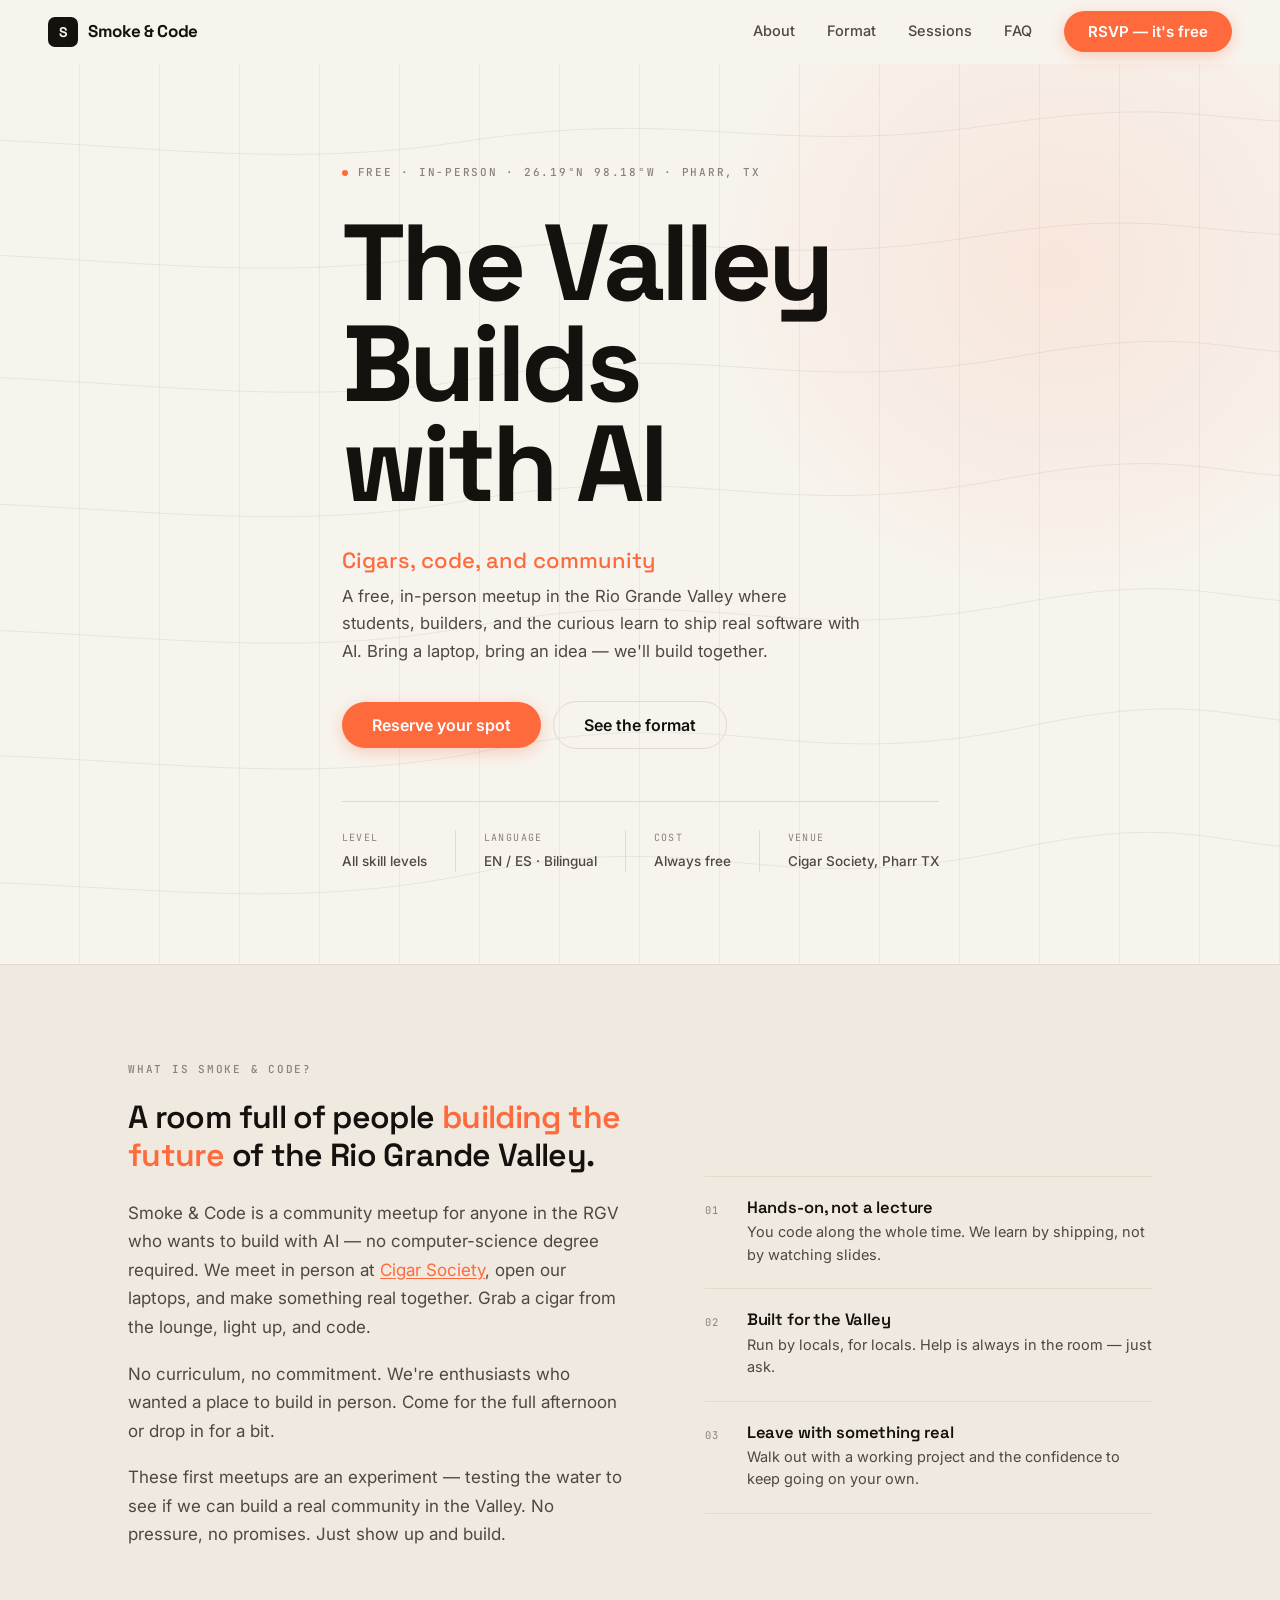
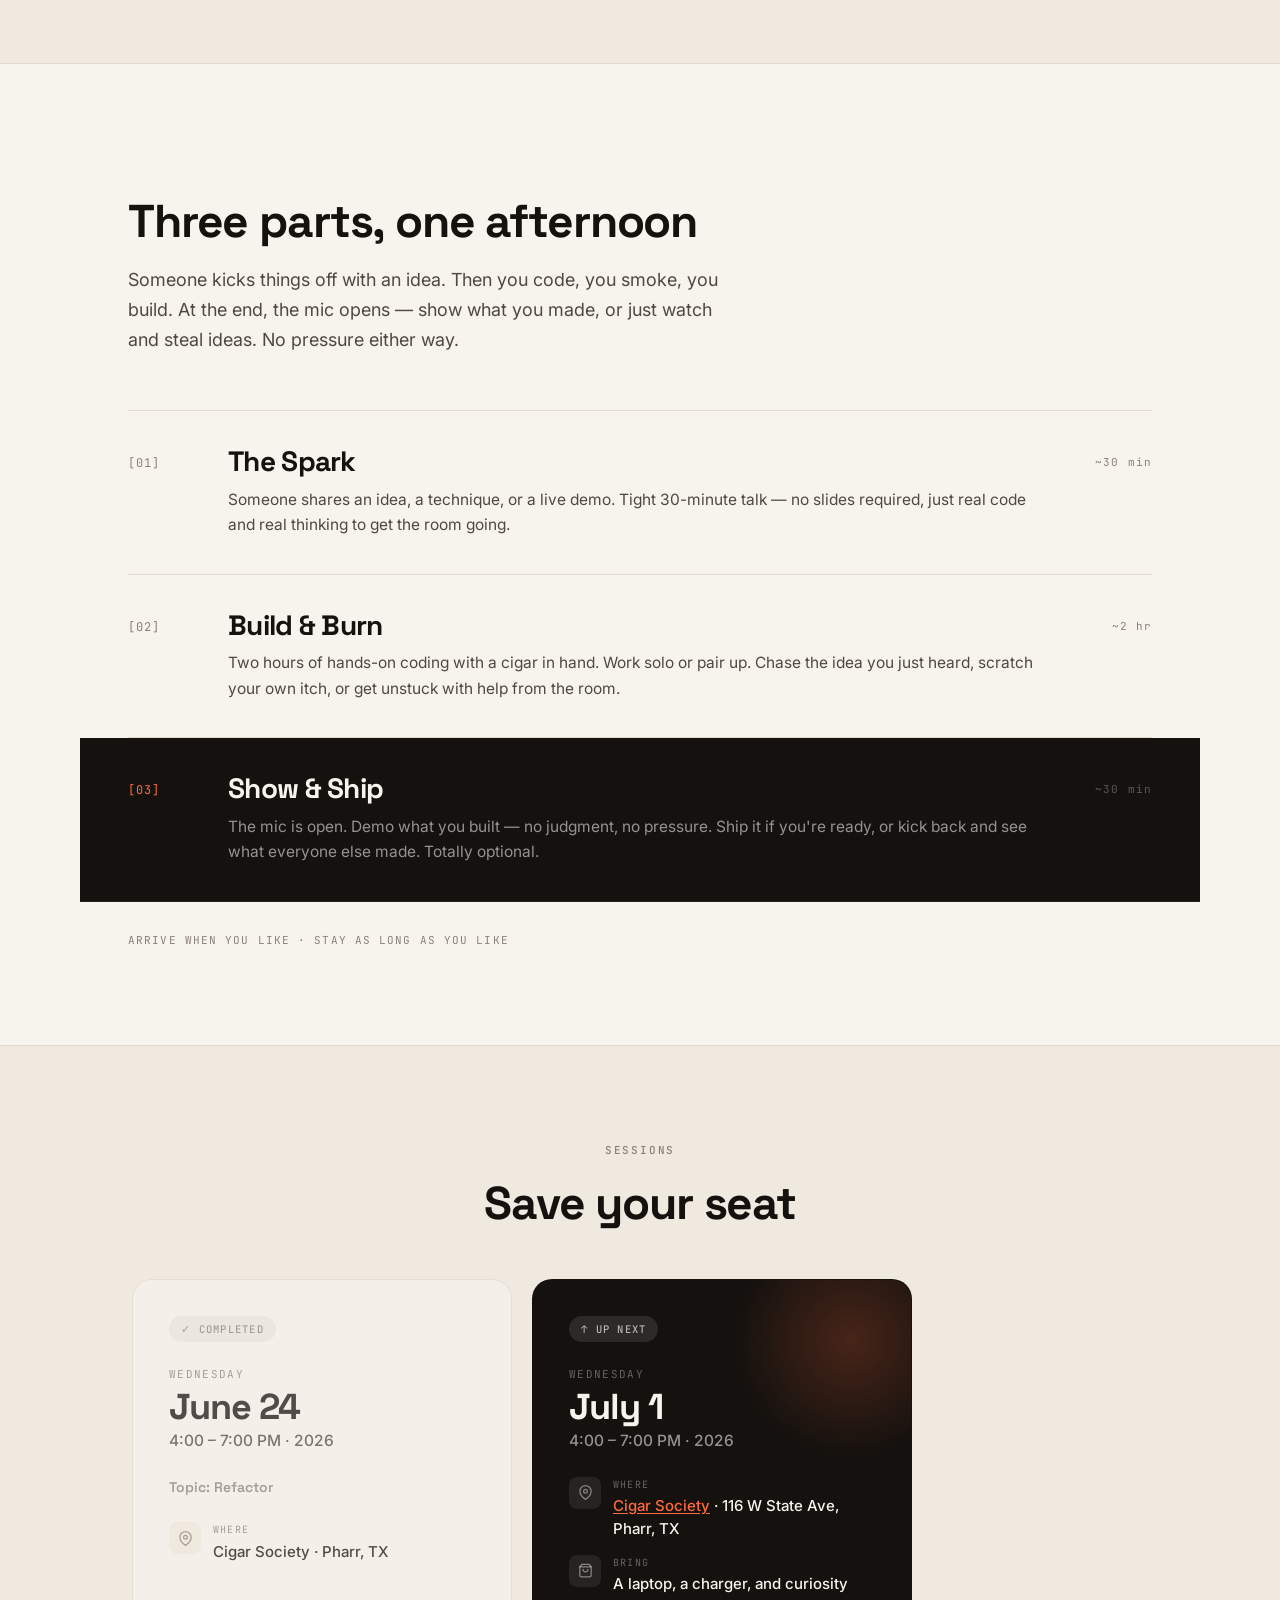
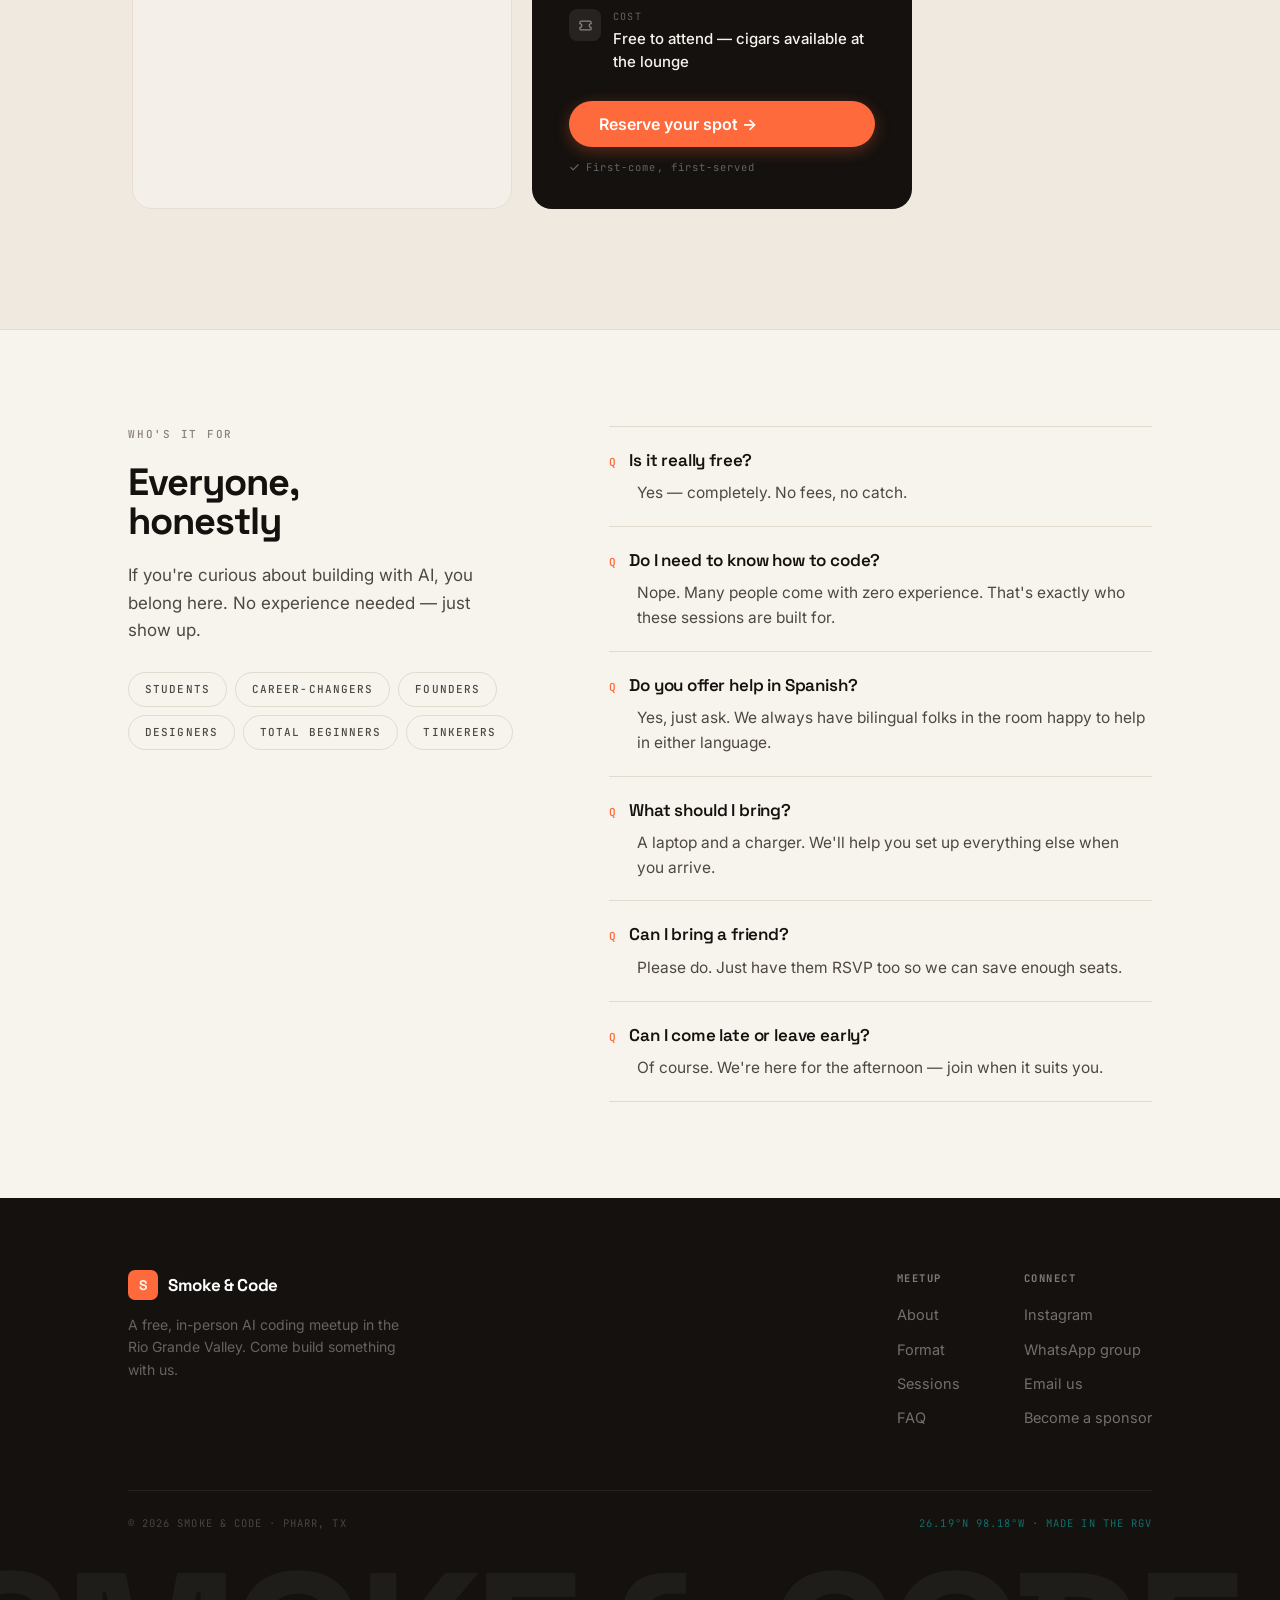
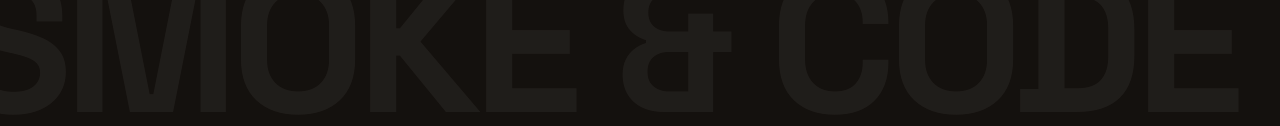
==== commit da9d5b2d: "feat: redesign landing page with editorial/typographic direction - New type system: Space Grotesk + " ====
--- a/index.html
+++ b/index.html
@@ -1,1435 +1,1548 @@
 <!doctype html>
 <html lang="en">
-
-<head>
-  <meta charset="UTF-8" />
-  <meta name="viewport" content="width=device-width, initial-scale=1.0" />
-  <title>Smoke &amp; Code — Free AI Coding Meetup · Pharr, TX</title>
-  <meta name="description"
-    content="A free, in-person AI coding meetup in the Rio Grande Valley. Learn to build real software with AI. All skill levels welcome." />
-  <link rel="preconnect" href="https://fonts.googleapis.com" />
-  <link rel="preconnect" href="https://fonts.gstatic.com" crossorigin />
-  <link
-    href="https://fonts.googleapis.com/css2?family=Sora:wght@400;500;600;700;800&family=Plus+Jakarta+Sans:ital,wght@0,400;0,500;0,600;0,700;1,400;1,500;1,600&display=swap"
-    rel="stylesheet" />
-  <!-- Design tokens. Extract :root vars from here into your CSS/Tailwind config. -->
-  <link rel="stylesheet" href="tokens.css" />
-  <style>
-    /* Tokens live in tokens.css — imported above. */
-
-    /* ── Reset ───────────────────────────────── */
-    *,
-    *::before,
-    *::after {
-      box-sizing: border-box;
-      margin: 0;
-      padding: 0;
-    }
-
-    html {
-      scroll-behavior: smooth;
-    }
-
-    body {
-      font-family: "Plus Jakarta Sans", system-ui, sans-serif;
-      color: var(--ink);
-      background: var(--paper);
-      -webkit-font-smoothing: antialiased;
-      line-height: 1.55;
-    }
-
-    h1,
-    h2,
-    h3,
-    h4,
-    .display {
-      font-family: "Sora", system-ui, sans-serif;
-      letter-spacing: -0.02em;
-      line-height: 1.05;
-    }
-
-    img,
-    svg {
-      display: block;
-    }
-
-    /* ── Utilities ───────────────────────────── */
-    .wrap {
-      max-width: 1120px;
-      margin: 0 auto;
-      padding: 0 48px;
-    }
-
-    .es {
-      font-style: italic;
-      color: var(--coral-deep);
-    }
-
-    /* ── Buttons ─────────────────────────────── */
-    .btn {
-      display: inline-flex;
-      align-items: center;
-      gap: 9px;
-      font-family: "Plus Jakarta Sans", sans-serif;
-      font-weight: 600;
-      font-size: 15px;
-      border: none;
-      cursor: pointer;
-      border-radius: 999px;
-      padding: 12px 22px;
-      transition:
-        transform 0.15s,
-        box-shadow 0.15s;
-      text-decoration: none;
-    }
-
-    .btn-primary {
-      background: var(--coral);
-      color: #fff;
-      box-shadow: 0 6px 18px rgba(241, 90, 53, 0.28);
-    }
-
-    .btn-primary:hover {
-      transform: translateY(-2px);
-      box-shadow: 0 10px 26px rgba(241, 90, 53, 0.34);
-    }
-
-    .btn-ghost {
-      background: transparent;
-      color: var(--ink);
-      border: 1.5px solid var(--line);
-    }
-
-    .btn-ghost:hover {
-      border-color: var(--ink);
-    }
-
-    .btn-lg {
-      padding: 16px 30px;
-      font-size: 16.5px;
-    }
-
-    /* ── Nav ─────────────────────────────────── */
-    .nav {
-      display: flex;
-      align-items: center;
-      justify-content: space-between;
-      padding: 28px 48px;
-      max-width: 1120px;
-      margin: 0 auto;
-    }
-
-    .brand {
-      display: flex;
-      align-items: center;
-      gap: 12px;
-      font-family: "Sora", sans-serif;
-      font-weight: 700;
-      font-size: 19px;
-      letter-spacing: -0.02em;
-      text-decoration: none;
-      color: var(--ink);
-    }
-
-    .mark {
-      width: 34px;
-      height: 34px;
-      border-radius: 9px;
-      background: var(--ink);
-      display: flex;
-      align-items: center;
-      justify-content: center;
-      flex-shrink: 0;
-    }
-
-    .mark span {
-      font-family: "Sora";
-      font-weight: 700;
-      color: var(--paper);
-      font-size: 16px;
-      line-height: 1;
-    }
-
-    .navlinks {
-      display: flex;
-      align-items: center;
-      gap: 34px;
-      font-size: 15px;
-      font-weight: 500;
-      color: var(--ink-2);
-    }
-
-    .navlinks a {
-      color: inherit;
-      text-decoration: none;
-      transition: color 0.15s;
-    }
-
-    .navlinks a:hover {
-      color: var(--ink);
-    }
-
-    /* ── Hero ────────────────────────────────── */
-    .hero {
-      position: relative;
-      overflow: hidden;
-      padding: 64px 0 92px;
-    }
-
-    .hero-grid {
-      display: grid;
-      grid-template-columns: 1.15fr 0.85fr;
-      gap: 56px;
-      align-items: center;
-    }
-
-    .eyebrow {
-      display: inline-flex;
-      align-items: center;
-      gap: 10px;
-      white-space: nowrap;
-      font-size: 12.5px;
-      font-weight: 700;
-      letter-spacing: 0.14em;
-      text-transform: uppercase;
-      color: var(--coral-deep);
-      background: var(--sand);
-      border: 1px solid var(--line);
-      padding: 8px 15px;
-      border-radius: 999px;
-      margin-bottom: 26px;
-    }
-
-    .dot {
-      width: 7px;
-      height: 7px;
-      border-radius: 50%;
-      background: var(--coral);
-      flex-shrink: 0;
-    }
-
-    .hero h1 {
-      font-size: 74px;
-      font-weight: 700;
-      margin-bottom: 14px;
-    }
-
-    .hero .sub-es {
-      font-family: "Sora";
-      font-size: 27px;
-      font-weight: 600;
-      color: var(--coral);
-      font-style: italic;
-      letter-spacing: -0.01em;
-      margin-bottom: 26px;
-    }
-
-    .hero p.lede {
-      font-size: 19px;
-      color: var(--ink-2);
-      max-width: 520px;
-      margin-bottom: 34px;
-      text-wrap: pretty;
-    }
-
-    .cta-row {
-      display: flex;
-      gap: 14px;
-      align-items: center;
-      margin-bottom: 34px;
-    }
-
-    .meta-row {
-      display: flex;
-      gap: 26px;
-      flex-wrap: wrap;
-    }
-
-    .meta {
-      display: flex;
-      align-items: center;
-      gap: 9px;
-      font-size: 14.5px;
-      font-weight: 500;
-      color: var(--ink-2);
-    }
-
-    .meta svg {
-      flex-shrink: 0;
-      color: var(--coral-deep);
-    }
-
-    /* Hero art panel */
-    .hero-art {
-      position: relative;
-      height: 420px;
-      border-radius: 24px;
-      background: linear-gradient(150deg, #fff3ec, #fbe6d6);
-      border: 1px solid var(--line);
-      overflow: hidden;
-    }
-
-    .blob {
-      position: absolute;
-      border-radius: 50%;
-    }
-
-    .b1 {
-      width: 230px;
-      height: 230px;
-      right: -50px;
-      top: -50px;
-      background: radial-gradient(circle at 30% 30%,
-          var(--amber),
-          var(--coral));
-      opacity: 0.9;
-    }
-
-    .b2 {
-      width: 150px;
-      height: 150px;
-      left: -30px;
-      bottom: -30px;
-      background: var(--ink);
-      opacity: 0.92;
-    }
-
-    .dots-bg {
-      position: absolute;
-      inset: 0;
-      background-image: radial-gradient(var(--coral) 1.4px,
-          transparent 1.4px);
-      background-size: 22px 22px;
-      opacity: 0.18;
-    }
-
-    .codecard {
-      position: absolute;
-      left: 40px;
-      top: 120px;
-      right: 40px;
-      background: #fff;
-      border-radius: 14px;
-      box-shadow: 0 18px 50px rgba(120, 60, 30, 0.16);
-      padding: 20px 22px;
-    }
-
-    .codecard .clabel {
-      font-size: 11px;
-      font-weight: 700;
-      letter-spacing: 0.12em;
-      text-transform: uppercase;
-      color: var(--ink-3);
-      margin-bottom: 12px;
-    }
-
-    .crow {
-      font-family: ui-monospace, "SFMono-Regular", Menlo, monospace;
-      font-size: 13.5px;
-      line-height: 2;
-      color: var(--ink-2);
-    }
-
-    .crow b {
-      color: var(--coral-deep);
-      font-weight: 600;
-    }
-
-    .crow .cm {
-      color: var(--ink-3);
-    }
-
-    /* ── Section shell ───────────────────────── */
-    .band {
-      padding: 88px 0;
-    }
-
-    .sand-band {
-      background: var(--sand);
-      border-top: 1px solid var(--line);
-      border-bottom: 1px solid var(--line);
-    }
-
-    .sec-tag {
-      font-size: 12.5px;
-      font-weight: 700;
-      letter-spacing: 0.14em;
-      text-transform: uppercase;
-      color: var(--coral-deep);
-      margin-bottom: 16px;
-    }
-
-    .sec-title {
-      font-size: 42px;
-      font-weight: 700;
-      margin-bottom: 18px;
-    }
-
-    .sec-intro {
-      font-size: 18.5px;
-      color: var(--ink-2);
-      max-width: 620px;
-      text-wrap: pretty;
-    }
-
-    /* ── About ───────────────────────────────── */
-    .about-grid {
-      display: grid;
-      grid-template-columns: 1fr 1fr;
-      gap: 64px;
-      align-items: start;
-    }
-
-    .about-copy p {
-      font-size: 18px;
-      color: var(--ink-2);
-      margin-bottom: 18px;
-      text-wrap: pretty;
-    }
-
-    .values {
-      display: flex;
-      flex-direction: column;
-      gap: 18px;
-    }
-
-    .value {
-      display: flex;
-      gap: 16px;
-      align-items: flex-start;
-      background: #fff;
-      border: 1px solid var(--line);
-      border-radius: 16px;
-      padding: 20px 22px;
-    }
-
-    .v-ico {
-      width: 42px;
-      height: 42px;
-      border-radius: 11px;
-      background: var(--sand);
-      display: flex;
-      align-items: center;
-      justify-content: center;
-      flex-shrink: 0;
-      color: var(--coral-deep);
-    }
-
-    .value h4 {
-      font-family: "Sora";
-      font-size: 16.5px;
-      font-weight: 600;
-      margin-bottom: 3px;
-    }
-
-    .value p {
-      font-size: 14.5px;
-      color: var(--ink-2);
-    }
-
-    /* ── Format cards ────────────────────────── */
-    .cards {
-      display: grid;
-      grid-template-columns: repeat(3, 1fr);
-      gap: 22px;
-      margin-top: 46px;
-    }
-
-    .card {
-      background: #fff;
-      border: 1px solid var(--line);
-      border-radius: 20px;
-      padding: 30px 28px 32px;
-      position: relative;
-      transition:
-        transform 0.18s,
-        box-shadow 0.18s;
-    }
-
-    .card:hover {
-      transform: translateY(-4px);
-      box-shadow: 0 16px 40px rgba(120, 60, 30, 0.12);
-    }
-
-    .card .num {
-      font-family: "Sora";
-      font-size: 13px;
-      font-weight: 700;
-      letter-spacing: 0.1em;
-      text-transform: uppercase;
-      color: var(--coral);
-      margin-bottom: 20px;
-      display: flex;
-      align-items: center;
-      justify-content: space-between;
-    }
-
-    .card .dur {
-      font-weight: 600;
-      color: var(--ink-3);
-      letter-spacing: 0;
-      text-transform: none;
-      font-size: 13px;
-    }
-
-    .card .step-ico {
-      width: 52px;
-      height: 52px;
-      border-radius: 14px;
-      display: flex;
-      align-items: center;
-      justify-content: center;
-      margin-bottom: 20px;
-      color: #fff;
-    }
-
-    .card h3 {
-      font-size: 24px;
-      font-weight: 700;
-      margin-bottom: 10px;
-    }
-
-    .card p {
-      font-size: 15.5px;
-      color: var(--ink-2);
-      text-wrap: pretty;
-    }
-
-    .card.hack {
-      background: var(--ink);
-      border-color: var(--ink);
-    }
-
-    .card.hack .num {
-      color: var(--amber);
-    }
-
-    .card.hack h3 {
-      color: #fff;
-    }
-
-    .card.hack p {
-      color: #cfc6bc;
-    }
-
-    .card.hack .dur {
-      color: #8f857b;
-    }
-
-    /* ── Sessions scroller ───────────────────── */
-    .sessions-scroller {
-      display: flex;
-      gap: 24px;
-      overflow-x: auto;
-      scroll-snap-type: x proximity;
-      padding: 6px 2px 22px;
-      -webkit-overflow-scrolling: touch;
-      scrollbar-width: thin;
-      scrollbar-color: var(--coral) transparent;
-    }
-
-    .sessions-scroller::-webkit-scrollbar {
-      height: 8px;
-    }
-
-    .sessions-scroller::-webkit-scrollbar-thumb {
-      background: var(--coral);
-      border-radius: 999px;
-    }
-
-    .session-card {
-      flex: 0 0 400px;
-      scroll-snap-align: center;
-      background: #fff;
-      border: 1px solid var(--line);
-      border-radius: 24px;
-      padding: 40px 40px 36px;
-      box-shadow: 0 12px 40px rgba(120, 60, 30, 0.08);
-      display: flex;
-      flex-direction: column;
-      position: relative;
-      overflow: hidden;
-    }
-
-    .ses-status {
-      align-self: flex-start;
-      display: inline-flex;
-      align-items: center;
-      gap: 7px;
-      font-family: "Sora";
-      font-size: 12px;
-      font-weight: 700;
-      letter-spacing: 0.08em;
-      text-transform: uppercase;
-      padding: 6px 13px;
-      border-radius: 999px;
-      margin-bottom: 22px;
-      position: relative;
-    }
-
-    .ses-topic {
-      font-family: "Sora";
-      font-size: 17px;
-      font-weight: 600;
-      margin-bottom: 26px;
-      position: relative;
-    }
-
-    .next-date {
-      font-family: "Sora";
-      font-size: 15px;
-      font-weight: 600;
-      color: var(--coral-deep);
-      letter-spacing: 0.02em;
-      margin-bottom: 8px;
-    }
-
-    .next-day {
-      font-family: "Sora";
-      font-size: 40px;
-      font-weight: 700;
-      letter-spacing: -0.02em;
-      line-height: 1.04;
-      margin-bottom: 6px;
-    }
-
-    .next-time {
-      font-size: 19px;
-      color: var(--ink-2);
-      font-weight: 500;
-      margin-bottom: 26px;
-    }
-
-    .next-list {
-      display: flex;
-      flex-direction: column;
-      gap: 15px;
-      margin-bottom: 30px;
-    }
-
-    .nl {
-      display: flex;
-      gap: 14px;
-      align-items: flex-start;
-    }
-
-    .nl .ni {
-      width: 38px;
-      height: 38px;
-      border-radius: 10px;
-      background: var(--sand);
-      display: flex;
-      align-items: center;
-      justify-content: center;
-      flex-shrink: 0;
-      color: var(--coral-deep);
-    }
-
-    .nl .nt {
-      font-size: 13px;
-      font-weight: 700;
-      letter-spacing: 0.08em;
-      text-transform: uppercase;
-      color: var(--ink-3);
-      margin-bottom: 2px;
-    }
-
-    .nl .nv {
-      font-size: 16.5px;
-      font-weight: 500;
-      color: var(--ink);
-    }
-
-    /* Completed (past) session */
-    .session-card.is-done {
-      background: rgba(255, 255, 255, 0.55);
-      border-color: var(--line);
-      box-shadow: none;
-      opacity: 0.82;
-    }
-
-    .is-done .ses-status {
-      background: rgba(60, 40, 28, 0.08);
-      color: var(--ink-3);
-    }
-
-    .is-done .next-day,
-    .is-done .ses-topic {
-      color: var(--ink-2);
-    }
-
-    /* Upcoming (highlighted) session */
-    .session-card.is-next {
-      background: linear-gradient(160deg, var(--coral), var(--coral-deep));
-      border-color: transparent;
-      color: #fff;
-    }
-
-    .ndots {
-      position: absolute;
-      inset: 0;
-      background-image: radial-gradient(rgba(255, 255, 255, 0.35) 1.4px,
-          transparent 1.4px);
-      background-size: 20px 20px;
-      opacity: 0.4;
-      pointer-events: none;
-    }
-
-    .is-next .ses-status {
-      background: rgba(255, 255, 255, 0.22);
-      color: #fff;
-    }
-
-    .is-next .next-date {
-      color: rgba(255, 255, 255, 0.92);
-    }
-
-    .is-next .next-day,
-    .is-next .ses-topic {
-      color: #fff;
-    }
-
-    .is-next .next-time {
-      color: rgba(255, 255, 255, 0.9);
-    }
-
-    .is-next .nl .ni {
-      background: rgba(255, 255, 255, 0.18);
-      color: #fff;
-    }
-
-    .is-next .nl .nt {
-      color: rgba(255, 255, 255, 0.75);
-    }
-
-    .is-next .nl .nv {
-      color: #fff;
-    }
-
-    .btn-oncoral {
-      background: #fff;
-      color: var(--coral-deep);
-    }
-
-    .btn-oncoral:hover {
-      transform: translateY(-2px);
-    }
-
-    .seats {
-      margin-top: 18px;
-      font-size: 13.5px;
-      color: rgba(255, 255, 255, 0.85);
-      position: relative;
-      display: flex;
-      align-items: center;
-      gap: 8px;
-    }
-
-    /* ── FAQ / Audience ──────────────────────── */
-    .faq-grid {
-      display: grid;
-      grid-template-columns: 0.85fr 1.15fr;
-      gap: 64px;
-      align-items: start;
-    }
-
-    .aud-chips {
-      display: flex;
-      flex-wrap: wrap;
-      gap: 10px;
-      margin-top: 22px;
-    }
-
-    .chip {
-      font-size: 14px;
-      font-weight: 600;
-      color: var(--ink);
-      background: #fff;
-      border: 1px solid var(--line);
-      border-radius: 999px;
-      padding: 9px 16px;
-    }
-
-    .faq-item {
-      border-bottom: 1px solid var(--line);
-      padding: 22px 0;
-    }
-
-    .faq-item:first-child {
-      padding-top: 0;
-    }
-
-    .faq-q {
-      font-family: "Sora";
-      font-size: 18.5px;
-      font-weight: 600;
-      margin-bottom: 8px;
-      display: flex;
-      align-items: center;
-      gap: 12px;
-    }
-
-    .faq-q .qm {
-      color: var(--coral);
-      font-weight: 700;
-    }
-
-    .faq-a {
-      font-size: 16px;
-      color: var(--ink-2);
-      padding-left: 30px;
-      text-wrap: pretty;
-    }
-
-    /* ── Footer ──────────────────────────────── */
-    footer {
-      background: var(--ink);
-      color: #cfc6bc;
-      padding: 64px 0 40px;
-    }
-
-    footer .brand {
-      color: #fff;
-    }
-
-    footer .mark {
-      background: var(--coral);
-    }
-
-    .foot-top {
-      display: flex;
-      justify-content: space-between;
-      align-items: flex-start;
-      gap: 40px;
-      padding-bottom: 40px;
-      border-bottom: 1px solid rgba(255, 255, 255, 0.1);
-    }
-
-    .foot-tag {
-      font-size: 15px;
-      max-width: 330px;
-      margin-top: 16px;
-      color: #a59b90;
-      text-wrap: pretty;
-    }
-
-    .foot-cols {
-      display: flex;
-      gap: 64px;
-    }
-
-    .foot-col h5 {
-      font-size: 12.5px;
-      font-weight: 700;
-      letter-spacing: 0.12em;
-      text-transform: uppercase;
-      color: #fff;
-      margin-bottom: 16px;
-    }
-
-    .foot-col a {
-      display: block;
-      color: #a59b90;
-      text-decoration: none;
-      font-size: 15px;
-      margin-bottom: 11px;
-      transition: color 0.15s;
-    }
-
-    .foot-col a:hover {
-      color: #fff;
-    }
-
-    .foot-bottom {
-      display: flex;
-      justify-content: space-between;
-      align-items: center;
-      padding-top: 28px;
-      font-size: 13.5px;
-      color: #8a8077;
-    }
-
-    .foot-bottom .es-tag {
-      color: var(--amber);
-    }
-
-    /* ── Responsive ──────────────────────────── */
-    @media (max-width: 1024px) {
-
-      .wrap,
+  <head>
+    <meta charset="UTF-8" />
+    <meta name="viewport" content="width=device-width, initial-scale=1.0" />
+    <title>Smoke &amp; Code — Free AI Coding Meetup · Pharr, TX</title>
+    <meta
+      name="description"
+      content="A free, in-person AI coding meetup in the Rio Grande Valley. Learn to build real software with AI. All skill levels welcome."
+    />
+    <link rel="preconnect" href="https://fonts.googleapis.com" />
+    <link rel="preconnect" href="https://fonts.gstatic.com" crossorigin />
+    <link
+      href="https://fonts.googleapis.com/css2?family=Space+Grotesk:wght@400;500;600;700&family=Inter:ital,wght@0,400;0,500;0,600;1,400&family=JetBrains+Mono:wght@400;500&display=swap"
+      rel="stylesheet"
+    />
+    <link rel="stylesheet" href="tokens.css" />
+    <style>
+      /* ── Reset ─────────────────────────────────── */
+      *,
+      *::before,
+      *::after {
+        box-sizing: border-box;
+        margin: 0;
+        padding: 0;
+      }
+      html {
+        scroll-behavior: smooth;
+      }
+      body {
+        font-family: var(--font-body);
+        color: var(--ink);
+        background: var(--paper);
+        -webkit-font-smoothing: antialiased;
+        line-height: 1.55;
+      }
+      h1,
+      h2,
+      h3,
+      h4 {
+        font-family: var(--font-display);
+        letter-spacing: -0.025em;
+        line-height: 1.05;
+      }
+      img,
+      svg {
+        display: block;
+      }
+      a {
+        color: inherit;
+        text-decoration: none;
+      }
+
+      /* ── Utilities ──────────────────────────────── */
+      .wrap {
+        max-width: 1120px;
+        margin: 0 auto;
+        padding: 0 48px;
+      }
+
+      /* ── Scroll reveal ──────────────────────────── */
+      .reveal {
+        opacity: 0;
+        transform: translateY(14px);
+        transition:
+          opacity 0.65s ease,
+          transform 0.65s ease;
+      }
+      .reveal.is-visible {
+        opacity: 1;
+        transform: none;
+      }
+      @media (prefers-reduced-motion: reduce) {
+        .reveal {
+          opacity: 1;
+          transform: none;
+          transition: none;
+        }
+      }
+
+      /* ── Sticky section index (CSSDA editorial detail) ── */
+      .sec-index {
+        position: fixed;
+        left: 20px;
+        top: 50%;
+        transform: translateY(-50%);
+        z-index: 80;
+        writing-mode: vertical-rl;
+        font-family: var(--font-mono);
+        font-size: 10.5px;
+        letter-spacing: 0.14em;
+        text-transform: uppercase;
+        color: var(--ink-3);
+        pointer-events: none;
+        opacity: 0;
+        transition: opacity 0.4s ease;
+        display: flex;
+        align-items: center;
+        gap: 10px;
+      }
+      .sec-index.is-active {
+        opacity: 1;
+      }
+      .sec-index .si-line {
+        width: 1px;
+        height: 28px;
+        background: var(--line);
+        flex-shrink: 0;
+      }
+
+      /* ── Buttons ────────────────────────────────── */
+      .btn {
+        display: inline-flex;
+        align-items: center;
+        gap: 8px;
+        font-family: var(--font-body);
+        font-weight: 600;
+        font-size: 15px;
+        border: none;
+        cursor: pointer;
+        border-radius: 999px;
+        padding: 13px 24px;
+        transition:
+          transform 0.15s,
+          box-shadow 0.15s,
+          background 0.15s,
+          border-color 0.15s;
+        text-decoration: none;
+        line-height: 1;
+      }
+      .btn-primary {
+        background: var(--accent);
+        color: #fff;
+        box-shadow: 0 4px 16px rgba(255, 106, 61, 0.3);
+      }
+      .btn-primary:hover {
+        background: var(--accent-deep);
+        transform: translateY(-2px);
+        box-shadow: 0 8px 24px rgba(255, 106, 61, 0.38);
+      }
+      .btn-ghost {
+        background: transparent;
+        color: var(--ink);
+        border: 1.5px solid var(--line);
+      }
+      .btn-ghost:hover {
+        border-color: var(--ink-2);
+      }
+      .btn-lg {
+        padding: 15px 30px;
+        font-size: 16px;
+      }
+
+      /* ── Nav ────────────────────────────────────── */
       .nav {
-        padding-left: 32px;
-        padding-right: 32px;
+        position: sticky;
+        top: 0;
+        z-index: 100;
+        display: flex;
+        align-items: center;
+        justify-content: space-between;
+        padding: 0 48px;
+        height: 64px;
+        background: rgba(247, 244, 238, 0.88);
+        backdrop-filter: blur(14px);
+        -webkit-backdrop-filter: blur(14px);
+        border-bottom: 1px solid transparent;
+        transition: border-color 0.3s;
+      }
+      .nav.scrolled {
+        border-bottom-color: var(--line);
+      }
+      .brand {
+        display: flex;
+        align-items: center;
+        gap: 10px;
+        font-family: var(--font-display);
+        font-weight: 700;
+        font-size: 17px;
+        letter-spacing: -0.02em;
+        color: var(--ink);
+      }
+      .mark {
+        width: 30px;
+        height: 30px;
+        border-radius: 7px;
+        background: var(--ink);
+        display: flex;
+        align-items: center;
+        justify-content: center;
+        flex-shrink: 0;
+      }
+      .mark span {
+        font-family: var(--font-display);
+        font-weight: 700;
+        color: var(--paper);
+        font-size: 14px;
+        line-height: 1;
+      }
+      .navlinks {
+        display: flex;
+        align-items: center;
+        gap: 32px;
+        font-size: 14.5px;
+        font-weight: 500;
+        color: var(--ink-2);
+      }
+      .navlinks a:not(.btn) {
+        transition: color 0.15s;
+      }
+      .navlinks a:not(.btn):hover {
+        color: var(--ink);
+      }
+
+      /* ── Hero ───────────────────────────────────── */
+      .hero {
+        position: relative;
+        min-height: 100svh;
+        display: flex;
+        flex-direction: column;
+        justify-content: center;
+        overflow: hidden;
+        padding: 80px 0 72px;
+      }
+
+      /* Hairline editorial column grid */
+      .hero-grid-bg {
+        position: absolute;
+        inset: 0;
+        pointer-events: none;
+        background-image: repeating-linear-gradient(
+          90deg,
+          transparent 0,
+          transparent 79px,
+          rgba(20, 17, 14, 0.055) 79px,
+          rgba(20, 17, 14, 0.055) 80px
+        );
+      }
+
+      /* SVG topographic contour lines */
+      .contour-svg {
+        position: absolute;
+        inset: 0;
+        width: 100%;
+        height: 100%;
+        pointer-events: none;
+      }
+      .contour-svg path {
+        fill: none;
+        stroke: var(--ink);
+        stroke-width: 1;
+        opacity: 0.065;
+      }
+
+      /* Accent gradient wash */
+      .hero-wash {
+        position: absolute;
+        right: -10%;
+        top: -15%;
+        width: 55%;
+        height: 75%;
+        border-radius: 50%;
+        background: radial-gradient(
+          ellipse at center,
+          rgba(255, 106, 61, 0.1) 0%,
+          rgba(255, 106, 61, 0.04) 50%,
+          transparent 70%
+        );
+        pointer-events: none;
+      }
+
+      .hero-inner {
+        position: relative;
+      }
+
+      .eyebrow {
+        display: flex;
+        align-items: center;
+        gap: 10px;
+        font-family: var(--font-mono);
+        font-size: 11px;
+        font-weight: 500;
+        letter-spacing: 0.16em;
+        text-transform: uppercase;
+        color: var(--ink-3);
+        margin-bottom: 32px;
+      }
+      .eyebrow .dot {
+        width: 6px;
+        height: 6px;
+        border-radius: 50%;
+        background: var(--accent);
+        flex-shrink: 0;
       }
 
       .hero h1 {
-        font-size: 56px;
-      }
-
-      .hero-grid,
-      .about-grid,
-      .faq-grid {
-        grid-template-columns: 1fr;
-        gap: 40px;
-      }
-
-      .hero-art {
-        height: 280px;
+        font-size: clamp(52px, 8.5vw, 108px);
+        font-weight: 700;
+        line-height: 0.93;
+        letter-spacing: -0.04em;
+        margin-bottom: 28px;
+        max-width: 12ch;
+      }
+
+      .hero-sub {
+        font-family: var(--font-display);
+        font-size: clamp(17px, 1.8vw, 22px);
+        font-weight: 500;
+        color: var(--accent);
+        margin-bottom: 6px;
+      }
+      .hero p.lede {
+        font-size: clamp(15px, 1.3vw, 18.5px);
+        color: var(--ink-2);
+        max-width: 520px;
+        margin-bottom: 36px;
+        text-wrap: pretty;
+        line-height: 1.65;
+      }
+
+      .cta-row {
+        display: flex;
+        gap: 12px;
+        align-items: center;
+        margin-bottom: 52px;
+      }
+
+      /* Hero meta strip */
+      .hero-meta {
+        display: flex;
+        flex-wrap: wrap;
+        border-top: 1px solid var(--line);
+        padding-top: 28px;
+        gap: 0;
+      }
+      .hero-meta-item {
+        font-family: var(--font-mono);
+        font-size: 10px;
+        letter-spacing: 0.14em;
+        text-transform: uppercase;
+        color: var(--ink-3);
+        padding-right: 28px;
+        margin-right: 28px;
+        border-right: 1px solid var(--line);
+      }
+      .hero-meta-item:last-child {
+        border-right: none;
+        padding-right: 0;
+        margin-right: 0;
+      }
+      .hero-meta-item span {
+        display: block;
+        margin-top: 5px;
+        font-family: var(--font-body);
+        font-size: 13.5px;
+        font-weight: 500;
+        letter-spacing: 0;
+        text-transform: none;
+        color: var(--ink-2);
+      }
+
+      /* ── Section shells ─────────────────────────── */
+      .band {
+        padding: 96px 0;
+      }
+      .band-tinted {
+        background: var(--paper-2);
+        border-top: 1px solid var(--line);
+        border-bottom: 1px solid var(--line);
+      }
+
+      .sec-label {
+        font-family: var(--font-mono);
+        font-size: 11px;
+        font-weight: 500;
+        letter-spacing: 0.16em;
+        text-transform: uppercase;
+        color: var(--ink-3);
+        margin-bottom: 20px;
+      }
+
+      .sec-title {
+        font-size: clamp(30px, 4vw, 46px);
+        font-weight: 700;
+        margin-bottom: 20px;
+      }
+      .sec-intro {
+        font-size: 18px;
+        color: var(--ink-2);
+        max-width: 600px;
+        text-wrap: pretty;
+        line-height: 1.65;
+      }
+
+      /* ── About ──────────────────────────────────── */
+      .about-layout {
+        display: grid;
+        grid-template-columns: 1fr 0.9fr;
+        gap: 80px;
+        align-items: start;
+      }
+      .about-statement {
+        font-family: var(--font-display);
+        font-size: clamp(24px, 2.5vw, 34px);
+        font-weight: 600;
+        line-height: 1.2;
+        letter-spacing: -0.02em;
+        color: var(--ink);
+        margin-top: 20px;
+        margin-bottom: 24px;
+      }
+      .about-statement em {
+        font-style: normal;
+        color: var(--accent);
+      }
+
+      .about-body p {
+        font-size: 17px;
+        color: var(--ink-2);
+        margin-bottom: 18px;
+        text-wrap: pretty;
+        line-height: 1.68;
+      }
+      .about-body a {
+        color: var(--accent);
+        text-decoration: underline;
+        text-underline-offset: 2px;
+      }
+
+      .values {
+        display: flex;
+        flex-direction: column;
+        margin-top: 115px;
+      }
+      .value {
+        display: flex;
+        gap: 20px;
+        align-items: flex-start;
+        padding: 22px 0;
+        border-bottom: 1px solid var(--line);
+      }
+      .value:first-child {
+        border-top: 1px solid var(--line);
+      }
+      .v-idx {
+        font-family: var(--font-mono);
+        font-size: 10.5px;
+        letter-spacing: 0.1em;
+        color: var(--ink-3);
+        padding-top: 3px;
+        flex-shrink: 0;
+        width: 22px;
+      }
+      .value h4 {
+        font-family: var(--font-display);
+        font-size: 16.5px;
+        font-weight: 600;
+        letter-spacing: -0.01em;
+        margin-bottom: 5px;
+      }
+      .value p {
+        font-size: 14.5px;
+        color: var(--ink-2);
+      }
+
+      /* ── Format ─────────────────────────────────── */
+      .format-list {
+        margin-top: 56px;
+      }
+
+      .format-item {
+        display: grid;
+        grid-template-columns: 72px 1fr 80px;
+        gap: 28px;
+        align-items: start;
+        padding: 36px 0;
+        border-bottom: 1px solid var(--line);
+        transition: background 0.2s;
+      }
+      .format-item:first-child {
+        border-top: 1px solid var(--line);
+      }
+
+      .format-idx {
+        font-family: var(--font-mono);
+        font-size: 12px;
+        letter-spacing: 0.08em;
+        color: var(--ink-3);
+        padding-top: 7px;
+      }
+      .format-body h3 {
+        font-size: clamp(22px, 2.2vw, 28px);
+        font-weight: 700;
+        margin-bottom: 10px;
+      }
+      .format-body p {
+        font-size: 15.5px;
+        color: var(--ink-2);
+        text-wrap: pretty;
+        line-height: 1.65;
+      }
+      .format-dur {
+        font-family: var(--font-mono);
+        font-size: 11px;
+        letter-spacing: 0.1em;
+        color: var(--ink-3);
+        text-align: right;
+        padding-top: 7px;
+        white-space: nowrap;
+      }
+
+      /* Dark panel for third format item */
+      .format-item.is-dusk {
+        background: var(--ink);
+        color: var(--paper);
+        margin: 0 -48px;
+        padding: 36px 48px;
+        border-color: rgba(255, 255, 255, 0.07);
+      }
+      .format-item.is-dusk:first-child {
+        border-top-color: rgba(255, 255, 255, 0.07);
+      }
+      .format-item.is-dusk .format-idx {
+        color: var(--accent);
+      }
+      .format-item.is-dusk .format-body p {
+        color: rgba(255, 255, 255, 0.55);
+      }
+      .format-item.is-dusk .format-dur {
+        color: rgba(255, 255, 255, 0.3);
+      }
+
+      .format-note {
+        margin-top: 30px;
+        font-family: var(--font-mono);
+        font-size: 11px;
+        letter-spacing: 0.1em;
+        text-transform: uppercase;
+        color: var(--ink-3);
+      }
+
+      /* ── Sessions scroller ──────────────────────── */
+      .sessions-header {
+        text-align: center;
+        margin-bottom: 48px;
+      }
+
+      .sessions-scroller {
+        display: flex;
+        gap: 20px;
+        overflow-x: auto;
+        scroll-snap-type: x proximity;
+        padding: 4px 4px 24px;
+        -webkit-overflow-scrolling: touch;
+        scrollbar-width: thin;
+        scrollbar-color: var(--accent) transparent;
+      }
+      .sessions-scroller::-webkit-scrollbar {
+        height: 5px;
+      }
+      .sessions-scroller::-webkit-scrollbar-thumb {
+        background: var(--accent);
+        border-radius: 999px;
+      }
+
+      .session-card {
+        flex: 0 0 380px;
+        scroll-snap-align: center;
+        background: #fff;
+        border: 1px solid var(--line);
+        border-radius: 20px;
+        padding: 36px 36px 32px;
+        display: flex;
+        flex-direction: column;
+        position: relative;
+        overflow: hidden;
+      }
+
+      .ses-status {
+        display: inline-flex;
+        align-items: center;
+        gap: 6px;
+        font-family: var(--font-mono);
+        font-size: 10.5px;
+        font-weight: 500;
+        letter-spacing: 0.12em;
+        text-transform: uppercase;
+        padding: 5px 12px;
+        border-radius: 999px;
+        align-self: flex-start;
+        margin-bottom: 24px;
+      }
+
+      .ses-date-label {
+        font-family: var(--font-mono);
+        font-size: 11px;
+        letter-spacing: 0.12em;
+        text-transform: uppercase;
+        color: var(--ink-3);
+        margin-bottom: 5px;
+      }
+      .ses-day {
+        font-family: var(--font-display);
+        font-size: 36px;
+        font-weight: 700;
+        letter-spacing: -0.03em;
+        line-height: 1;
+        margin-bottom: 4px;
+      }
+      .ses-time {
+        font-size: 15.5px;
+        color: var(--ink-2);
+        font-weight: 500;
+        margin-bottom: 24px;
+      }
+      .ses-topic {
+        font-family: var(--font-display);
+        font-size: 14px;
+        font-weight: 600;
+        color: var(--ink-3);
+        margin-bottom: 24px;
+      }
+
+      .ses-meta {
+        display: flex;
+        flex-direction: column;
+        gap: 14px;
+        margin-bottom: 28px;
+      }
+      .ses-row {
+        display: flex;
+        gap: 12px;
+        align-items: flex-start;
+      }
+      .ses-icon {
+        width: 32px;
+        height: 32px;
+        border-radius: 8px;
+        background: var(--paper-2);
+        display: flex;
+        align-items: center;
+        justify-content: center;
+        flex-shrink: 0;
+        color: var(--ink-3);
+      }
+      .ses-row-label {
+        font-family: var(--font-mono);
+        font-size: 10px;
+        letter-spacing: 0.12em;
+        text-transform: uppercase;
+        color: var(--ink-3);
+        margin-bottom: 2px;
+      }
+      .ses-row-val {
+        font-size: 15px;
+        font-weight: 500;
+      }
+      .ses-row-val a {
+        text-decoration: underline;
+        text-underline-offset: 2px;
+      }
+
+      /* Past session */
+      .session-card.is-done {
+        background: var(--paper);
+        border-color: var(--line);
+        opacity: 0.72;
+      }
+      .is-done .ses-status {
+        background: rgba(20, 17, 14, 0.06);
+        color: var(--ink-3);
+      }
+
+      /* Up-next session */
+      .session-card.is-next {
+        background: var(--ink);
+        border-color: transparent;
+        color: var(--paper);
+      }
+      /* Subtle accent glow */
+      .is-next::before {
+        content: "";
+        position: absolute;
+        right: -60px;
+        top: -60px;
+        width: 240px;
+        height: 240px;
+        border-radius: 50%;
+        background: radial-gradient(
+          circle,
+          rgba(255, 106, 61, 0.22),
+          transparent 70%
+        );
+        pointer-events: none;
+      }
+      .is-next .ses-status {
+        background: rgba(255, 255, 255, 0.1);
+        color: rgba(255, 255, 255, 0.65);
+      }
+      .is-next .ses-date-label {
+        color: rgba(255, 255, 255, 0.35);
+      }
+      .is-next .ses-day {
+        color: var(--paper);
+      }
+      .is-next .ses-time {
+        color: rgba(255, 255, 255, 0.55);
+      }
+      .is-next .ses-topic {
+        color: rgba(255, 255, 255, 0.4);
+      }
+      .is-next .ses-row-label {
+        color: rgba(255, 255, 255, 0.35);
+      }
+      .is-next .ses-row-val {
+        color: var(--paper);
+      }
+      .is-next .ses-row-val a {
+        color: var(--accent);
+      }
+      .is-next .ses-icon {
+        background: rgba(255, 255, 255, 0.08);
+        color: rgba(255, 255, 255, 0.45);
+      }
+
+      .ses-seats {
+        margin-top: 12px;
+        font-family: var(--font-mono);
+        font-size: 10.5px;
+        letter-spacing: 0.1em;
+        color: rgba(255, 255, 255, 0.35);
+        display: flex;
+        align-items: center;
+        gap: 6px;
+      }
+
+      /* ── FAQ ────────────────────────────────────── */
+      .faq-layout {
+        display: grid;
+        grid-template-columns: 0.85fr 1.15fr;
+        gap: 80px;
+        align-items: start;
+      }
+      .aud-intro {
+        font-size: 17px;
+        color: var(--ink-2);
+        margin-bottom: 28px;
+        text-wrap: pretty;
+        line-height: 1.6;
+      }
+      .aud-chips {
+        display: flex;
+        flex-wrap: wrap;
+        gap: 8px;
+      }
+      .chip {
+        font-family: var(--font-mono);
+        font-size: 11px;
+        letter-spacing: 0.1em;
+        text-transform: uppercase;
+        font-weight: 500;
+        color: var(--ink-2);
+        background: transparent;
+        border: 1px solid var(--line);
+        border-radius: 999px;
+        padding: 8px 16px;
+        transition:
+          border-color 0.15s,
+          color 0.15s;
+      }
+      .chip:hover {
+        border-color: var(--ink-2);
+        color: var(--ink);
+      }
+
+      .faq-item {
+        border-bottom: 1px solid var(--line);
+        padding: 20px 0;
+      }
+      .faq-item:first-child {
+        border-top: 1px solid var(--line);
+      }
+      .faq-q {
+        font-family: var(--font-display);
+        font-size: 17px;
+        font-weight: 600;
+        letter-spacing: -0.01em;
+        margin-bottom: 8px;
+        display: flex;
+        align-items: baseline;
+        gap: 12px;
+      }
+      .qm {
+        font-family: var(--font-mono);
+        font-size: 11px;
+        letter-spacing: 0.1em;
+        color: var(--accent);
+        flex-shrink: 0;
+      }
+      .faq-a {
+        font-size: 15.5px;
+        color: var(--ink-2);
+        padding-left: 28px;
+        text-wrap: pretty;
+        line-height: 1.6;
+      }
+
+      /* ── Footer ─────────────────────────────────── */
+      footer {
+        background: var(--ink);
+        color: rgba(255, 255, 255, 0.5);
+        padding: 72px 0 0;
+        overflow: hidden;
+      }
+      footer .brand {
+        color: #fff;
+      }
+      footer .mark {
+        background: var(--accent);
       }
 
       .foot-top {
-        flex-direction: column;
-      }
-
+        display: flex;
+        justify-content: space-between;
+        align-items: flex-start;
+        gap: 48px;
+        padding-bottom: 48px;
+        border-bottom: 1px solid rgba(255, 255, 255, 0.08);
+      }
+      .foot-brand-tag {
+        font-size: 14px;
+        max-width: 280px;
+        margin-top: 14px;
+        color: rgba(255, 255, 255, 0.35);
+        text-wrap: pretty;
+        line-height: 1.6;
+      }
       .foot-cols {
-        gap: 40px;
-      }
-    }
-
-    @media (max-width: 720px) {
-      .nav {
-        flex-direction: column;
-        align-items: flex-start;
-        gap: 20px;
-      }
-
-      .navlinks {
-        flex-wrap: wrap;
-        gap: 16px;
-      }
-
-      .hero h1 {
-        font-size: 44px;
-      }
-
-      .hero .sub-es {
-        font-size: 22px;
-      }
-
-      .cards {
-        grid-template-columns: 1fr;
-      }
-
-      .session-card {
-        flex-basis: 84vw;
-        padding: 34px 28px 30px;
-      }
-
-      .next-day {
-        font-size: 34px;
-      }
-
-      .foot-top,
-      .foot-cols {
-        flex-direction: column;
-        gap: 32px;
-      }
-
-      .cta-row {
-        flex-direction: column;
-        align-items: flex-start;
-      }
-    }
-  </style>
-</head>
-
-<body>
-  <!-- ============================================================
-  COMPONENT: Nav
-  Sticky top bar. Brand wordmark (left) + nav links + CTA (right).
-  Mobile: stacks vertically at 720px.
-  CTA button: .btn.btn-primary → links to #next (RSVP section).
-============================================================ -->
-  <!-- ── Nav ─────────────────────────────── -->
-  <nav class="nav">
-    <a class="brand" href="/">
-      <span class="mark"><span>S</span></span>Smoke&nbsp;&amp;&nbsp;Code
-    </a>
-    <div class="navlinks">
-      <a href="#about">About</a>
-      <a href="#format">Format</a>
-      <a href="#next">Next session</a>
-      <a href="#faq">FAQ</a>
-      <a class="btn btn-primary" href="https://luma.com/5eyc7xuv" target="_blank" rel="noopener">RSVP — it's free</a>
+        display: flex;
+        gap: 64px;
+      }
+      .foot-col h5 {
+        font-family: var(--font-mono);
+        font-size: 10.5px;
+        letter-spacing: 0.14em;
+        text-transform: uppercase;
+        color: rgba(255, 255, 255, 0.45);
+        margin-bottom: 18px;
+      }
+      .foot-col a {
+        display: block;
+        color: rgba(255, 255, 255, 0.4);
+        font-size: 14.5px;
+        margin-bottom: 12px;
+        transition: color 0.15s;
+      }
+      .foot-col a:hover {
+        color: #fff;
+      }
+
+      .foot-bottom {
+        display: flex;
+        justify-content: space-between;
+        align-items: center;
+        padding: 24px 0;
+        font-family: var(--font-mono);
+        font-size: 10.5px;
+        letter-spacing: 0.1em;
+        text-transform: uppercase;
+        color: rgba(255, 255, 255, 0.22);
+      }
+      .foot-coord {
+        color: var(--river);
+      }
+
+      /* Oversized wordmark — CSSDA editorial closer */
+      .foot-wordmark {
+        font-family: var(--font-display);
+        font-weight: 700;
+        font-size: 15.5vw;
+        line-height: 0.82;
+        letter-spacing: -0.04em;
+        color: rgba(255, 255, 255, 0.05);
+        white-space: nowrap;
+        overflow: hidden;
+        margin: 8px -48px 0;
+        padding-bottom: 0;
+        user-select: none;
+        pointer-events: none;
+      }
+
+      /* ── Responsive ─────────────────────────────── */
+      @media (max-width: 1024px) {
+        .wrap,
+        .nav {
+          padding-left: 32px;
+          padding-right: 32px;
+        }
+        .about-layout {
+          grid-template-columns: 1fr;
+          gap: 32px;
+        }
+        .values {
+          margin-top: 0;
+        }
+        .faq-layout {
+          grid-template-columns: 1fr;
+          gap: 48px;
+        }
+        .format-item {
+          grid-template-columns: 60px 1fr;
+        }
+        .format-dur {
+          display: none;
+        }
+        .format-item.is-dusk {
+          margin: 0 -32px;
+          padding: 36px 32px;
+        }
+        .foot-top {
+          flex-direction: column;
+        }
+        .foot-cols {
+          gap: 40px;
+        }
+        .foot-wordmark {
+          margin: 8px -32px 0;
+        }
+        .sec-index {
+          display: none;
+        }
+      }
+
+      @media (max-width: 720px) {
+        .wrap {
+          padding-left: 24px;
+          padding-right: 24px;
+        }
+        .nav {
+          padding: 0 24px;
+        }
+        /* Keep brand + RSVP, hide other nav links */
+        .navlinks a:not(.btn) {
+          display: none;
+        }
+        .navlinks {
+          gap: 16px;
+        }
+        .hero {
+          padding: 80px 0 56px;
+          min-height: 100svh;
+        }
+        .cta-row {
+          flex-direction: column;
+          align-items: flex-start;
+          gap: 10px;
+        }
+        .hero-meta {
+          gap: 0;
+        }
+        .hero-meta-item {
+          padding-right: 18px;
+          margin-right: 18px;
+          margin-bottom: 12px;
+        }
+        .format-item.is-dusk {
+          margin: 0 -24px;
+          padding: 36px 24px;
+        }
+        .session-card {
+          flex-basis: 85vw;
+          padding: 28px 26px 26px;
+        }
+        .ses-day {
+          font-size: 28px;
+        }
+        .foot-top,
+        .foot-cols {
+          flex-direction: column;
+          gap: 28px;
+        }
+        .foot-wordmark {
+          margin: 8px -24px 0;
+          font-size: 17vw;
+        }
+      }
+    </style>
+  </head>
+
+  <body>
+    <!-- Sticky section index (CSSDA editorial detail) -->
+    <div class="sec-index" id="secIndex" aria-hidden="true">
+      <span class="si-line"></span>
+      <span id="siText">01</span>
     </div>
-  </nav>
-
-  <!-- ============================================================
-  COMPONENT: Hero
-  Two-column grid (1.15fr / 0.85fr). Left: headline + CTA.
-  Right: decorative art panel with floating code card.
-  Headline: "The Valley Builds with AI" (h1, 74px Sora)
-  Spanish subhead: italic coral, 27px Sora
-  Art panel: warm gradient bg + dot pattern + two blobs (CSS)
-  Code card: monospace snippet, purely decorative
-  Meta row: three icon+label trust signals below CTA buttons
-============================================================ -->
-  <!-- ── Hero ────────────────────────────── -->
-  <header class="hero">
-    <div class="wrap hero-grid">
-      <div>
-        <span class="eyebrow">
-          <span class="dot"></span>Free · In-person · Pharr, TX
-        </span>
-        <h1>The Valley Builds<br />with AI</h1>
-        <div class="sub-es">Cigars, code, and community</div>
-        <p class="lede">
+
+    <!-- ── Nav ─────────────────────────────── -->
+    <nav class="nav" id="siteNav">
+      <a class="brand" href="/">
+        <span class="mark"><span>S</span></span
+        >Smoke&nbsp;&amp;&nbsp;Code
+      </a>
+      <div class="navlinks">
+        <a href="#about">About</a>
+        <a href="#format">Format</a>
+        <a href="#next">Sessions</a>
+        <a href="#faq">FAQ</a>
+        <a
+          class="btn btn-primary"
+          href="https://luma.com/5eyc7xuv"
+          target="_blank"
+          rel="noopener"
+          >RSVP — it's free</a
+        >
+      </div>
+    </nav>
+
+    <!-- ── Hero ──────────────────────────────── -->
+    <header class="hero" id="hero">
+      <div class="hero-grid-bg" aria-hidden="true"></div>
+      <!-- Topographic contour lines (valley terrain motif) -->
+      <svg
+        class="contour-svg"
+        viewBox="0 0 1400 900"
+        preserveAspectRatio="xMidYMid slice"
+        aria-hidden="true"
+      >
+        <path
+          d="M-200,80 C100,55 280,115 520,78 S820,95 1060,60 S1250,80 1600,50"
+        />
+        <path
+          d="M-200,195 C80,170 260,228 500,192 S800,210 1040,172 S1240,195 1600,162"
+        />
+        <path
+          d="M-200,318 C110,292 300,355 540,314 S840,335 1080,292 S1270,318 1600,280"
+        />
+        <path
+          d="M-200,445 C90,418 285,480 525,437 S825,460 1065,415 S1255,442 1600,402"
+        />
+        <path
+          d="M-200,572 C105,544 295,608 535,562 S835,585 1075,540 S1265,568 1600,528"
+        />
+        <path
+          d="M-200,698 C115,668 310,736 550,686 S850,712 1090,662 S1280,692 1600,648"
+        />
+        <path
+          d="M-200,824 C95,796 290,860 530,810 S830,838 1070,786 S1260,818 1600,772"
+        />
+      </svg>
+      <div class="hero-wash" aria-hidden="true"></div>
+
+      <div class="wrap hero-inner">
+        <div class="eyebrow reveal">
+          <span class="dot"></span>
+          FREE · IN-PERSON · 26.19°N&nbsp;98.18°W · PHARR, TX
+        </div>
+        <h1 class="reveal" style="transition-delay: 0.07s">
+          The Valley<br />Builds<br />with AI
+        </h1>
+        <div class="hero-sub reveal" style="transition-delay: 0.13s">
+          Cigars, code, and community
+        </div>
+        <p class="lede reveal" style="transition-delay: 0.22s">
           A free, in-person meetup in the Rio Grande Valley where students,
-          builders, and the curious learn to ship real software with AI. Bring
-          a laptop, bring an idea — we'll build together.
+          builders, and the curious learn to ship real software with AI. Bring a
+          laptop, bring an idea — we'll build together.
         </p>
-        <div class="cta-row">
-          <a class="btn btn-primary btn-lg" href="https://luma.com/5eyc7xuv" target="_blank" rel="noopener">Reserve your
-            spot</a>
+        <div class="cta-row reveal" style="transition-delay: 0.28s">
+          <a
+            class="btn btn-primary btn-lg"
+            href="https://luma.com/5eyc7xuv"
+            target="_blank"
+            rel="noopener"
+            >Reserve your spot</a
+          >
           <a class="btn btn-ghost btn-lg" href="#format">See the format</a>
         </div>
-        <div class="meta-row">
-          <span class="meta">
-            <svg width="17" height="17" viewBox="0 0 24 24" fill="none" stroke="currentColor" stroke-width="2.4"
-              stroke-linecap="round" stroke-linejoin="round">
-              <path d="M20 6L9 17l-5-5" />
-            </svg>
-            All skill levels welcome
-          </span>
-          <span class="meta">
-            <svg width="17" height="17" viewBox="0 0 24 24" fill="none" stroke="currentColor" stroke-width="2"
-              stroke-linecap="round" stroke-linejoin="round">
-              <circle cx="12" cy="12" r="10" />
-              <path
-                d="M2 12h20M12 2a15.3 15.3 0 0 1 4 10 15.3 15.3 0 0 1-4 10 15.3 15.3 0 0 1-4-10 15.3 15.3 0 0 1 4-10z" />
-            </svg>
-            Bilingual · EN / ES
-          </span>
-          <span class="meta">
-            <svg width="17" height="17" viewBox="0 0 24 24" fill="none" stroke="currentColor" stroke-width="2"
-              stroke-linecap="round" stroke-linejoin="round">
-              <path
-                d="M3 9a3 3 0 0 1 0 6v2a2 2 0 0 0 2 2h14a2 2 0 0 0 2-2v-2a3 3 0 0 1 0-6V7a2 2 0 0 0-2-2H5a2 2 0 0 0-2 2z" />
-            </svg>
-            Always free
-          </span>
-        </div>
-      </div>
-      <div class="hero-art">
-        <div class="dots-bg"></div>
-        <div class="blob b1"></div>
-        <div class="blob b2"></div>
-        <div class="codecard">
-          <div class="clabel">build-with-ai.session</div>
-          <div class="crow">
-            <span class="cm">// describe what you want</span>
+        <div class="hero-meta reveal" style="transition-delay: 0.34s">
+          <div class="hero-meta-item">Level<span>All skill levels</span></div>
+          <div class="hero-meta-item">
+            Language<span>EN / ES · Bilingual</span>
           </div>
-          <div class="crow"><b>build</b> "a sign-up form that emails me"</div>
-          <div class="crow"><span class="cm">// then ship it</span></div>
-          <div class="crow"><b>deploy</b> → <b>live</b> ✦</div>
-        </div>
-      </div>
-    </div>
-  </header>
-
-  <!-- ============================================================
-  COMPONENT: About
-  Sand background band. Two columns: copy (left) + value cards (right).
-  Value cards: icon + heading + 1-line description. White on sand bg.
-  Section tag: "What is Smoke & Code?"
-============================================================ -->
-  <!-- ── About ────────────────────────────── -->
-  <section class="band sand-band" id="about">
-    <div class="wrap about-grid">
-      <div class="about-copy">
-        <div class="sec-tag">What is Smoke &amp; Code?</div>
-        <h2 class="sec-title">
-          A room full of people<br />building the future
-        </h2>
-        <p>
-          Smoke &amp; Code is a community meetup for anyone in the RGV who
-          wants to build with AI — no computer-science degree required. We
-          meet in person at
-          <a href="https://cigarsocietyus.com/" target="_blank" rel="noopener" style="
-                color: var(--coral);
-                text-decoration: underline;
-                text-underline-offset: 2px;
-              ">Cigar Society</a>, open our laptops, and make something real together. Grab a cigar
-          from the lounge, light up, and code.
-        </p>
-        <p>
-          No curriculum, no commitment. We're enthusiasts who wanted a place
-          to build in person — cigars, code, and good company. Come for the
-          full afternoon or drop in for a bit. The lounge is open either way.
-        </p>
-        <p>
-          This first few meetup are an experiment — we're testing the water to see
-          if we can build a real community in the Valley. No pressure, no
-          promises. Just show up, build something, and let's find out
-          together.
-        </p>
-      </div>
-      <div class="values">
-        <div class="value">
-          <span class="v-ico">
-            <svg width="20" height="20" viewBox="0 0 24 24" fill="none" stroke="currentColor" stroke-width="2"
-              stroke-linecap="round" stroke-linejoin="round">
-              <path d="M13 2L3 14h8l-1 8 10-12h-8z" />
-            </svg>
-          </span>
-          <div>
-            <h4>Hands-on, not a lecture</h4>
-            <p>
-              You code along the whole time. We learn by shipping, not by
-              watching slides.
-            </p>
-          </div>
-        </div>
-        <div class="value">
-          <span class="v-ico">
-            <svg width="20" height="20" viewBox="0 0 24 24" fill="none" stroke="currentColor" stroke-width="2"
-              stroke-linecap="round" stroke-linejoin="round">
-              <circle cx="12" cy="12" r="10" />
-              <path
-                d="M2 12h20M12 2a15.3 15.3 0 0 1 4 10 15.3 15.3 0 0 1-4 10 15.3 15.3 0 0 1-4-10 15.3 15.3 0 0 1 4-10z" />
-            </svg>
-          </span>
-          <div>
-            <h4>Built for the Valley</h4>
-            <p>
-              Run by locals, for locals. Help is always in the room — just
-              ask.
-            </p>
-          </div>
-        </div>
-        <div class="value">
-          <span class="v-ico">
-            <svg width="20" height="20" viewBox="0 0 24 24" fill="none" stroke="currentColor" stroke-width="2"
-              stroke-linecap="round" stroke-linejoin="round">
-              <path d="M4.5 16.5c-1.5 1.26-2 5-2 5s3.74-.5 5-2c.71-.84.7-2.13-.09-2.91a2.18 2.18 0 0 0-2.91-.09z" />
-              <path
-                d="M12 15l-3-3a22 22 0 0 1 2-3.95A12.88 12.88 0 0 1 22 2c0 2.72-.78 7.5-6 11a22.35 22.35 0 0 1-4 2z" />
-            </svg>
-          </span>
-          <div>
-            <h4>Leave with something real</h4>
-            <p>
-              Walk out with a working project and the confidence to keep going
-              on your own.
-            </p>
+          <div class="hero-meta-item">Cost<span>Always free</span></div>
+          <div class="hero-meta-item">
+            Venue<span>Cigar Society, Pharr TX</span>
           </div>
         </div>
       </div>
-    </div>
-  </section>
-
-  <!-- ============================================================
-   COMPONENT: Format (Session Cards)
-   Three-column card grid. Cards: Lesson 01, Lesson 02, Part 03.
-   Lesson 01 & 02: white bg, coral gradient icon.
-   Part 03 (.card.hack): dark ink bg, amber accent — visually distinct.
-   Each card: label + duration (top) / icon / title / description.
-============================================================ -->
-  <!-- ── Format ────────────────────────────── -->
-  <section class="band" id="format">
-    <div class="wrap">
-      <div class="sec-tag">The format</div>
-      <h2 class="sec-title">Three parts, one afternoon</h2>
-      <p class="sec-intro">
-        Someone kicks things off with an idea. Then you code, you smoke, you
-        build. At the end, the mic opens — show what you made, or just watch
-        and steal ideas. No pressure either way.
-      </p>
-      <div class="cards">
-        <div class="card">
-          <div class="num">
-            <span>Lesson 01</span><span class="dur">~30 min</span>
+    </header>
+
+    <!-- ── About ─────────────────────────────── -->
+    <section class="band band-tinted" id="about" data-section="01 — About">
+      <div class="wrap">
+        <div class="about-layout">
+          <div>
+            <div class="sec-label reveal">What is Smoke &amp; Code?</div>
+            <p class="about-statement reveal">
+              A room full of people <em>building the future</em> of the Rio
+              Grande Valley.
+            </p>
+            <div class="about-body reveal">
+              <p>
+                Smoke &amp; Code is a community meetup for anyone in the RGV who
+                wants to build with AI — no computer-science degree required. We
+                meet in person at
+                <a
+                  href="https://cigarsocietyus.com/"
+                  target="_blank"
+                  rel="noopener"
+                  >Cigar Society</a
+                >, open our laptops, and make something real together. Grab a
+                cigar from the lounge, light up, and code.
+              </p>
+              <p>
+                No curriculum, no commitment. We're enthusiasts who wanted a
+                place to build in person. Come for the full afternoon or drop in
+                for a bit.
+              </p>
+              <p>
+                These first meetups are an experiment — testing the water to see
+                if we can build a real community in the Valley. No pressure, no
+                promises. Just show up and build.
+              </p>
+            </div>
           </div>
-          <div class="step-ico" style="background: linear-gradient(150deg, #f59e3c, #f15a35)">
-            <svg width="22" height="22" viewBox="0 0 24 24" fill="none" stroke="currentColor" stroke-width="2"
-              stroke-linecap="round" stroke-linejoin="round">
-              <path d="M13 2L3 14h8l-1 8 10-12h-8z" />
-            </svg>
-          </div>
-          <h3>The Spark</h3>
-          <p>
-            Someone shares an idea, a technique, or a live demo. Tight
-            30-minute talk — no slides required, just real code and real
-            thinking to get the room going.
-          </p>
-        </div>
-        <div class="card">
-          <div class="num">
-            <span>Lesson 02</span><span class="dur">~2 hr</span>
-          </div>
-          <div class="step-ico" style="background: linear-gradient(150deg, #f15a35, #d8431f)">
-            <svg width="22" height="22" viewBox="0 0 24 24" fill="none" stroke="currentColor" stroke-width="2"
-              stroke-linecap="round" stroke-linejoin="round">
-              <path d="M12 2L2 7l10 5 10-5-10-5z" />
-              <path d="M2 17l10 5 10-5M2 12l10 5 10-5" />
-            </svg>
-          </div>
-          <h3>Build &amp; Burn</h3>
-          <p>
-            Two hours of hands-on coding with a cigar in hand. Work solo or
-            pair up. Chase the idea you just heard, scratch your own itch, or
-            get unstuck with help from the room.
-          </p>
-        </div>
-        <div class="card hack">
-          <div class="num">
-            <span>Part 03</span><span class="dur">~30 min</span>
-          </div>
-          <div class="step-ico" style="background: linear-gradient(150deg, #f59e3c, #f15a35)">
-            <svg width="22" height="22" viewBox="0 0 24 24" fill="none" stroke="currentColor" stroke-width="2"
-              stroke-linecap="round" stroke-linejoin="round">
-              <path d="M4.5 16.5c-1.5 1.26-2 5-2 5s3.74-.5 5-2c.71-.84.7-2.13-.09-2.91a2.18 2.18 0 0 0-2.91-.09z" />
-              <path
-                d="M12 15l-3-3a22 22 0 0 1 2-3.95A12.88 12.88 0 0 1 22 2c0 2.72-.78 7.5-6 11a22.35 22.35 0 0 1-4 2z" />
-            </svg>
-          </div>
-          <h3>Show &amp; Ship</h3>
-          <p>
-            The mic is open. Demo what you built — no judgment, no pressure.
-            Ship it if you're ready, or kick back and see what everyone else
-            made. Totally optional.
-          </p>
-        </div>
-      </div>
-      <p class="sec-intro" style="
-            margin-top: 28px;
-            font-size: 15px;
-            color: var(--ink-3);
-            max-width: 620px;
-          ">
-        Arrive when you like, stay as long as you like. We're enthusiasts who
-        wanted a place to build together.
-      </p>
-    </div>
-  </section>
-
-  <!-- ============================================================
-  COMPONENT: Sessions
-  Sand band. Horizontal scroller (.sessions-scroller) of session cards.
-  Past sessions use .is-done (sand bg, muted, "Completed" badge).
-  The upcoming one uses .is-next (coral gradient, dotted overlay, RSVP CTA).
-  Add a new <article class="session-card"> per session; oldest first.
-  TODO: Replace dates, topics, RSVP href, and venue with live data.
-============================================================ -->
-  <!-- ── Sessions ──────────────────────────── -->
-  <section class="band sand-band" id="next">
-    <div class="wrap">
-      <div class="sec-tag" style="text-align: center">Sessions</div>
-      <h2 class="sec-title" style="text-align: center; margin-bottom: 42px">
-        Save your seat
-      </h2>
-      <div class="sessions-scroller">
-        <!-- ── Past session (completed) ── -->
-        <article class="session-card is-done">
-          <div class="ses-status">✓ Completed</div>
-          <div class="next-date">Wednesday</div>
-          <div class="next-day">June 24, 2026</div>
-          <div class="next-time">4:00 – 7:00 PM</div>
-          <div class="ses-topic">Topic: Refactor</div>
-          <div class="next-list">
-            <div class="nl">
-              <span class="ni"><svg width="18" height="18" viewBox="0 0 24 24" fill="none" stroke="currentColor"
-                  stroke-width="2" stroke-linecap="round" stroke-linejoin="round">
-                  <path d="M21 10c0 7-9 13-9 13s-9-6-9-13a9 9 0 0 1 18 0z" />
-                  <circle cx="12" cy="10" r="3" />
-                </svg></span>
-              <div>
-                <div class="nt">Where</div>
-                <div class="nv">Cigar Society · Pharr, TX</div>
-              </div>
-            </div>
-          </div>
-        </article>
-
-        <!-- ── Next session (up next) ── -->
-        <article class="session-card is-next">
-          <div class="ndots"></div>
-          <div class="ses-status">Up next</div>
-          <div class="next-date">Wednesday</div>
-          <div class="next-day">July 1, 2026</div>
-          <div class="next-time">4:00 – 7:00 PM</div>
-          <div class="next-list">
-            <div class="nl">
-              <span class="ni"><svg width="18" height="18" viewBox="0 0 24 24" fill="none" stroke="currentColor"
-                  stroke-width="2" stroke-linecap="round" stroke-linejoin="round">
-                  <path d="M21 10c0 7-9 13-9 13s-9-6-9-13a9 9 0 0 1 18 0z" />
-                  <circle cx="12" cy="10" r="3" />
-                </svg></span>
-              <div>
-                <div class="nt">Where</div>
-                <div class="nv">
-                  <a href="https://cigarsocietyus.com/" target="_blank" rel="noopener" style="
-                        color: inherit;
-                        text-decoration: underline;
-                        text-underline-offset: 2px;
-                      ">Cigar Society</a>
-                  · 116 W State Ave, Pharr, TX
+          <div>
+            <div class="values">
+              <div class="value reveal">
+                <span class="v-idx">01</span>
+                <div>
+                  <h4>Hands-on, not a lecture</h4>
+                  <p>
+                    You code along the whole time. We learn by shipping, not by
+                    watching slides.
+                  </p>
                 </div>
               </div>
-            </div>
-            <div class="nl">
-              <span class="ni"><svg width="18" height="18" viewBox="0 0 24 24" fill="none" stroke="currentColor"
-                  stroke-width="2" stroke-linecap="round" stroke-linejoin="round">
-                  <path d="M6 2L3 6v14a2 2 0 0 0 2 2h14a2 2 0 0 0 2-2V6l-3-4z" />
-                  <path d="M3 6h18M16 10a4 4 0 0 1-8 0" />
-                </svg></span>
-              <div>
-                <div class="nt">Bring</div>
-                <div class="nv">A laptop, a charger, and curiosity</div>
-              </div>
-            </div>
-            <div class="nl">
-              <span class="ni"><svg width="18" height="18" viewBox="0 0 24 24" fill="none" stroke="currentColor"
-                  stroke-width="2" stroke-linecap="round" stroke-linejoin="round">
-                  <path
-                    d="M3 9a3 3 0 0 1 0 6v2a2 2 0 0 0 2 2h14a2 2 0 0 0 2-2v-2a3 3 0 0 1 0-6V7a2 2 0 0 0-2-2H5a2 2 0 0 0-2 2z" />
-                </svg></span>
-              <div>
-                <div class="nt">Cost</div>
-                <div class="nv">
-                  Free to attend — cigars available for purchase at the lounge
+              <div class="value reveal" style="transition-delay: 0.08s">
+                <span class="v-idx">02</span>
+                <div>
+                  <h4>Built for the Valley</h4>
+                  <p>
+                    Run by locals, for locals. Help is always in the room — just
+                    ask.
+                  </p>
                 </div>
               </div>
-            </div>
-          </div>
-          <a class="btn btn-oncoral btn-lg" href="https://luma.com/5eyc7xuv" target="_blank" rel="noopener">Reserve your
-            spot →</a>
-          <div class="seats">
-            <svg width="17" height="17" viewBox="0 0 24 24" fill="none" stroke="currentColor" stroke-width="2.4"
-              stroke-linecap="round" stroke-linejoin="round">
-              <path d="M20 6L9 17l-5-5" />
-            </svg>
-            <span>Seats are first-come, first-served</span>
-          </div>
-        </article>
-      </div>
-    </div>
-  </section>
-
-  <!-- ============================================================
-  COMPONENT: FAQ + Audience
-  Two columns: audience callout (left) + FAQ list (right).
-  Audience chips: pill tags listing who the meetup is for.
-  FAQ items: Q prefix in coral, answer indented. Separated by border-bottom.
-  Expandable accordion behavior can be added — currently static.
-============================================================ -->
-  <!-- ── FAQ / Audience ────────────────────── -->
-  <section class="band" id="faq">
-    <div class="wrap faq-grid">
-      <div>
-        <div class="sec-tag">Who's it for</div>
-        <h2 class="sec-title" style="font-size: 36px">Everyone, honestly</h2>
-        <p class="sec-intro" style="font-size: 17px">
-          If you're curious about building with AI, you belong here. No
-          experience needed — just show up.
-        </p>
-        <div class="aud-chips">
-          <span class="chip">Students</span>
-          <span class="chip">Career-changers</span>
-          <span class="chip">Founders</span>
-          <span class="chip">Designers</span>
-          <span class="chip">Total beginners</span>
-          <span class="chip">Tinkerers</span>
-        </div>
-      </div>
-      <div>
-        <div class="faq-item">
-          <div class="faq-q">
-            <span class="qm">Q.</span>Is it really free?
-          </div>
-          <div class="faq-a">Yes — completely. No fees, no catch.</div>
-        </div>
-        <div class="faq-item">
-          <div class="faq-q">
-            <span class="qm">Q.</span>Do I need to know how to code?
-          </div>
-          <div class="faq-a">
-            Nope. Many people come with zero experience. That's exactly who
-            these sessions are built for.
-          </div>
-        </div>
-        <div class="faq-item">
-          <div class="faq-q">
-            <span class="qm">Q.</span>Do you offer help in Spanish?
-          </div>
-          <div class="faq-a">
-            Yes, just ask. We always have bilingual folks in the room happy to
-            help in either language.
-          </div>
-        </div>
-        <div class="faq-item">
-          <div class="faq-q">
-            <span class="qm">Q.</span>What should I bring?
-          </div>
-          <div class="faq-a">
-            A laptop and a charger. We'll help you set up everything else when
-            you arrive.
-          </div>
-        </div>
-        <div class="faq-item">
-          <div class="faq-q">
-            <span class="qm">Q.</span>Can I bring a friend?
-          </div>
-          <div class="faq-a">
-            Please do. Just have them RSVP too so we can save enough seats and
-            snacks.
-          </div>
-        </div>
-        <div class="faq-item">
-          <div class="faq-q">
-            <span class="qm">Q.</span>Can I come late or leave early?
-          </div>
-          <div class="faq-a">
-            Of course. We're here for the afternoon — join when it suits you.
+              <div class="value reveal" style="transition-delay: 0.16s">
+                <span class="v-idx">03</span>
+                <div>
+                  <h4>Leave with something real</h4>
+                  <p>
+                    Walk out with a working project and the confidence to keep
+                    going on your own.
+                  </p>
+                </div>
+              </div>
+            </div>
           </div>
         </div>
       </div>
-    </div>
-  </section>
-
-  <!-- ============================================================
-  COMPONENT: Footer
-  Dark ink background. Two rows:
-  Top: brand + tagline (left) / two link columns (right).
-  Bottom: copyright (left) / tagline (right).
-  Colors invert from body — brand mark uses --coral, links use #a59b90.
-============================================================ -->
-  <!-- ── Footer ────────────────────────────── -->
-  <footer>
-    <div class="wrap">
-      <div class="foot-top">
+    </section>
+
+    <!-- ── Format ────────────────────────────── -->
+    <section class="band" id="format" data-section="02 — Format">
+      <div class="wrap">
+        <div class="sec-label reveal">The format</div>
+        <h2 class="sec-title reveal">Three parts, one afternoon</h2>
+        <p class="sec-intro reveal">
+          Someone kicks things off with an idea. Then you code, you smoke, you
+          build. At the end, the mic opens — show what you made, or just watch
+          and steal ideas. No pressure either way.
+        </p>
+        <div class="format-list">
+          <div class="format-item reveal">
+            <div class="format-idx">[01]</div>
+            <div class="format-body">
+              <h3>The Spark</h3>
+              <p>
+                Someone shares an idea, a technique, or a live demo. Tight
+                30-minute talk — no slides required, just real code and real
+                thinking to get the room going.
+              </p>
+            </div>
+            <div class="format-dur">~30 min</div>
+          </div>
+          <div class="format-item reveal">
+            <div class="format-idx">[02]</div>
+            <div class="format-body">
+              <h3>Build &amp; Burn</h3>
+              <p>
+                Two hours of hands-on coding with a cigar in hand. Work solo or
+                pair up. Chase the idea you just heard, scratch your own itch,
+                or get unstuck with help from the room.
+              </p>
+            </div>
+            <div class="format-dur">~2 hr</div>
+          </div>
+          <div class="format-item is-dusk reveal">
+            <div class="format-idx">[03]</div>
+            <div class="format-body">
+              <h3>Show &amp; Ship</h3>
+              <p>
+                The mic is open. Demo what you built — no judgment, no pressure.
+                Ship it if you're ready, or kick back and see what everyone else
+                made. Totally optional.
+              </p>
+            </div>
+            <div class="format-dur">~30 min</div>
+          </div>
+        </div>
+        <p class="format-note reveal">
+          Arrive when you like · Stay as long as you like
+        </p>
+      </div>
+    </section>
+
+    <!-- ── Sessions ──────────────────────────── -->
+    <section class="band band-tinted" id="next" data-section="03 — Sessions">
+      <div class="wrap">
+        <div class="sessions-header">
+          <div class="sec-label reveal">Sessions</div>
+          <h2 class="sec-title reveal">Save your seat</h2>
+        </div>
+        <div class="sessions-scroller reveal">
+          <!-- Past session -->
+          <article class="session-card is-done">
+            <div class="ses-status">✓ Completed</div>
+            <div class="ses-date-label">Wednesday</div>
+            <div class="ses-day">June 24</div>
+            <div class="ses-time">4:00 – 7:00 PM · 2026</div>
+            <div class="ses-topic">Topic: Refactor</div>
+            <div class="ses-meta">
+              <div class="ses-row">
+                <span class="ses-icon">
+                  <svg
+                    width="15"
+                    height="15"
+                    viewBox="0 0 24 24"
+                    fill="none"
+                    stroke="currentColor"
+                    stroke-width="2"
+                    stroke-linecap="round"
+                    stroke-linejoin="round"
+                  >
+                    <path d="M21 10c0 7-9 13-9 13s-9-6-9-13a9 9 0 0 1 18 0z" />
+                    <circle cx="12" cy="10" r="3" />
+                  </svg>
+                </span>
+                <div>
+                  <div class="ses-row-label">Where</div>
+                  <div class="ses-row-val">Cigar Society · Pharr, TX</div>
+                </div>
+              </div>
+            </div>
+          </article>
+
+          <!-- Up-next session -->
+          <article class="session-card is-next">
+            <div class="ses-status">↑ Up next</div>
+            <div class="ses-date-label">Wednesday</div>
+            <div class="ses-day">July 1</div>
+            <div class="ses-time">4:00 – 7:00 PM · 2026</div>
+            <div class="ses-meta">
+              <div class="ses-row">
+                <span class="ses-icon">
+                  <svg
+                    width="15"
+                    height="15"
+                    viewBox="0 0 24 24"
+                    fill="none"
+                    stroke="currentColor"
+                    stroke-width="2"
+                    stroke-linecap="round"
+                    stroke-linejoin="round"
+                  >
+                    <path d="M21 10c0 7-9 13-9 13s-9-6-9-13a9 9 0 0 1 18 0z" />
+                    <circle cx="12" cy="10" r="3" />
+                  </svg>
+                </span>
+                <div>
+                  <div class="ses-row-label">Where</div>
+                  <div class="ses-row-val">
+                    <a
+                      href="https://cigarsocietyus.com/"
+                      target="_blank"
+                      rel="noopener"
+                      >Cigar Society</a
+                    >
+                    · 116 W State Ave, Pharr, TX
+                  </div>
+                </div>
+              </div>
+              <div class="ses-row">
+                <span class="ses-icon">
+                  <svg
+                    width="15"
+                    height="15"
+                    viewBox="0 0 24 24"
+                    fill="none"
+                    stroke="currentColor"
+                    stroke-width="2"
+                    stroke-linecap="round"
+                    stroke-linejoin="round"
+                  >
+                    <path
+                      d="M6 2L3 6v14a2 2 0 0 0 2 2h14a2 2 0 0 0 2-2V6l-3-4z"
+                    />
+                    <path d="M3 6h18M16 10a4 4 0 0 1-8 0" />
+                  </svg>
+                </span>
+                <div>
+                  <div class="ses-row-label">Bring</div>
+                  <div class="ses-row-val">
+                    A laptop, a charger, and curiosity
+                  </div>
+                </div>
+              </div>
+              <div class="ses-row">
+                <span class="ses-icon">
+                  <svg
+                    width="15"
+                    height="15"
+                    viewBox="0 0 24 24"
+                    fill="none"
+                    stroke="currentColor"
+                    stroke-width="2"
+                    stroke-linecap="round"
+                    stroke-linejoin="round"
+                  >
+                    <path
+                      d="M3 9a3 3 0 0 1 0 6v2a2 2 0 0 0 2 2h14a2 2 0 0 0 2-2v-2a3 3 0 0 1 0-6V7a2 2 0 0 0-2-2H5a2 2 0 0 0-2 2z"
+                    />
+                  </svg>
+                </span>
+                <div>
+                  <div class="ses-row-label">Cost</div>
+                  <div class="ses-row-val">
+                    Free to attend — cigars available at the lounge
+                  </div>
+                </div>
+              </div>
+            </div>
+            <a
+              class="btn btn-primary btn-lg"
+              href="https://luma.com/5eyc7xuv"
+              target="_blank"
+              rel="noopener"
+              >Reserve your spot →</a
+            >
+            <div class="ses-seats">
+              <svg
+                width="11"
+                height="11"
+                viewBox="0 0 24 24"
+                fill="none"
+                stroke="currentColor"
+                stroke-width="2.5"
+                stroke-linecap="round"
+                stroke-linejoin="round"
+              >
+                <path d="M20 6L9 17l-5-5" />
+              </svg>
+              First-come, first-served
+            </div>
+          </article>
+        </div>
+      </div>
+    </section>
+
+    <!-- ── FAQ / Audience ────────────────────── -->
+    <section class="band" id="faq" data-section="04 — FAQ">
+      <div class="wrap faq-layout">
         <div>
-          <a class="brand" href="/">
-            <span class="mark"><span>S</span></span>Smoke&nbsp;&amp;&nbsp;Code
-          </a>
-          <p class="foot-tag">
-            A free, in-person AI coding meetup in the Rio Grande Valley. Come
-            build something with us.
+          <div class="sec-label reveal">Who's it for</div>
+          <h2
+            class="sec-title reveal"
+            style="font-size: clamp(26px, 3vw, 38px)"
+          >
+            Everyone,<br />honestly
+          </h2>
+          <p class="aud-intro reveal">
+            If you're curious about building with AI, you belong here. No
+            experience needed — just show up.
           </p>
+          <div class="aud-chips reveal">
+            <span class="chip">Students</span>
+            <span class="chip">Career-changers</span>
+            <span class="chip">Founders</span>
+            <span class="chip">Designers</span>
+            <span class="chip">Total beginners</span>
+            <span class="chip">Tinkerers</span>
+          </div>
         </div>
-        <div class="foot-cols">
-          <div class="foot-col">
-            <h5>Meetup</h5>
-            <a href="#about">About</a>
-            <a href="#format">Format</a>
-            <a href="#next">Next session</a>
-            <a href="#faq">FAQ</a>
+        <div>
+          <div class="faq-item reveal">
+            <div class="faq-q"><span class="qm">Q</span>Is it really free?</div>
+            <div class="faq-a">Yes — completely. No fees, no catch.</div>
           </div>
-          <div class="foot-col">
-            <h5>Connect</h5>
-            <a href="#">Instagram</a>
-            <a href="#">WhatsApp group</a>
-            <a href="#">Email us</a>
-            <a href="#">Become a sponsor</a>
+          <div class="faq-item reveal">
+            <div class="faq-q">
+              <span class="qm">Q</span>Do I need to know how to code?
+            </div>
+            <div class="faq-a">
+              Nope. Many people come with zero experience. That's exactly who
+              these sessions are built for.
+            </div>
+          </div>
+          <div class="faq-item reveal">
+            <div class="faq-q">
+              <span class="qm">Q</span>Do you offer help in Spanish?
+            </div>
+            <div class="faq-a">
+              Yes, just ask. We always have bilingual folks in the room happy to
+              help in either language.
+            </div>
+          </div>
+          <div class="faq-item reveal">
+            <div class="faq-q">
+              <span class="qm">Q</span>What should I bring?
+            </div>
+            <div class="faq-a">
+              A laptop and a charger. We'll help you set up everything else when
+              you arrive.
+            </div>
+          </div>
+          <div class="faq-item reveal">
+            <div class="faq-q">
+              <span class="qm">Q</span>Can I bring a friend?
+            </div>
+            <div class="faq-a">
+              Please do. Just have them RSVP too so we can save enough seats.
+            </div>
+          </div>
+          <div class="faq-item reveal">
+            <div class="faq-q">
+              <span class="qm">Q</span>Can I come late or leave early?
+            </div>
+            <div class="faq-a">
+              Of course. We're here for the afternoon — join when it suits you.
+            </div>
           </div>
         </div>
       </div>
-      <div class="foot-bottom">
-        <span>© 2026 Smoke &amp; Code · Pharr, TX</span>
-        <span class="es-tag">Made in the RGV 🌴</span>
+    </section>
+
+    <!-- ── Footer ────────────────────────────── -->
+    <footer>
+      <div class="wrap">
+        <div class="foot-top">
+          <div>
+            <a class="brand" href="/">
+              <span class="mark"><span>S</span></span
+              >Smoke&nbsp;&amp;&nbsp;Code
+            </a>
+            <p class="foot-brand-tag">
+              A free, in-person AI coding meetup in the Rio Grande Valley. Come
+              build something with us.
+            </p>
+          </div>
+          <div class="foot-cols">
+            <div class="foot-col">
+              <h5>Meetup</h5>
+              <a href="#about">About</a>
+              <a href="#format">Format</a>
+              <a href="#next">Sessions</a>
+              <a href="#faq">FAQ</a>
+            </div>
+            <div class="foot-col">
+              <h5>Connect</h5>
+              <a href="#">Instagram</a>
+              <a href="#">WhatsApp group</a>
+              <a href="#">Email us</a>
+              <a href="#">Become a sponsor</a>
+            </div>
+          </div>
+        </div>
+        <div class="foot-bottom">
+          <span>© 2026 Smoke &amp; Code · Pharr, TX</span>
+          <span class="foot-coord">26.19°N 98.18°W · Made in the RGV</span>
+        </div>
       </div>
-    </div>
-  </footer>
-</body>
-
-</html>+      <!-- Oversized wordmark (CSSDA editorial closer) -->
+      <div class="foot-wordmark" aria-hidden="true">
+        SMOKE&nbsp;&amp;&nbsp;CODE
+      </div>
+    </footer>
+
+    <script>
+      // Nav scroll border
+      const nav = document.getElementById("siteNav");
+      window.addEventListener(
+        "scroll",
+        () => {
+          nav.classList.toggle("scrolled", window.scrollY > 10);
+        },
+        { passive: true },
+      );
+
+      // Scroll-reveal
+      const revealEls = document.querySelectorAll(".reveal");
+      const revealObs = new IntersectionObserver(
+        (entries) => {
+          entries.forEach((e) => {
+            if (e.isIntersecting) {
+              e.target.classList.add("is-visible");
+              revealObs.unobserve(e.target);
+            }
+          });
+        },
+        { threshold: 0.1, rootMargin: "0px 0px -32px 0px" },
+      );
+      revealEls.forEach((el) => revealObs.observe(el));
+
+      // Hero reveals fire immediately (already in view)
+      document.querySelectorAll(".hero .reveal").forEach((el) => {
+        requestAnimationFrame(() => el.classList.add("is-visible"));
+      });
+
+      // Sticky section index
+      const secIndex = document.getElementById("secIndex");
+      const siText = document.getElementById("siText");
+      const sections = document.querySelectorAll("[data-section]");
+
+      const secObs = new IntersectionObserver(
+        (entries) => {
+          entries.forEach((e) => {
+            if (e.isIntersecting) {
+              siText.textContent = e.target.dataset.section;
+              secIndex.classList.add("is-active");
+            }
+          });
+        },
+        { threshold: 0.25 },
+      );
+      sections.forEach((s) => secObs.observe(s));
+
+      // Hide index when hero is visible
+      const heroObs = new IntersectionObserver(
+        ([e]) => {
+          if (e.isIntersecting) secIndex.classList.remove("is-active");
+        },
+        { threshold: 0.3 },
+      );
+      heroObs.observe(document.getElementById("hero"));
+    </script>
+  </body>
+</html>
--- a/tokens.css
+++ b/tokens.css
@@ -1,101 +1,91 @@
 /* ============================================================
-   tokens.css — Smoke & Code Design Tokens
+   tokens.css — Smoke & Code Design Tokens v2
    ============================================================
-   Import this file first in any component/page stylesheet.
+   Import before any stylesheet.
    All values are CSS custom properties on :root.
-
-   Usage:
-     color: var(--coral);
-     background: var(--sand);
-     font-family: var(--font-display);
    ============================================================ */
 
 :root {
 
   /* ── Color: Ink (text) ─────────────────────────────────────
      --ink       Primary text. Headings, body, nav.
-     --ink-2     Secondary text. Subheadings, descriptions, labels.
-     --ink-3     Muted text. Timestamps, meta, placeholders.
+     --ink-2     Secondary text. Descriptions, labels, meta.
+     --ink-3     Muted text. Eyebrows, timestamps, placeholders.
   */
-  --ink:         #1b1714;
-  --ink-2:       #5c534b;
-  --ink-3:       #8f857b;
+  --ink:    #14110e;
+  --ink-2:  #4f4842;
+  --ink-3:  #8a8178;
 
   /* ── Color: Surfaces ───────────────────────────────────────
-     --paper     Default page background. Light warm white.
-     --sand      Alternate section background. Warm light tan.
-     --sand-2    Deeper sand for nested elements (hover states).
-     --line      Border / divider color.
+     --paper    Default page background. Warm bone.
+     --paper-2  Raised / tinted band. Slightly deeper.
+     --line     Border / divider color.
   */
-  --paper:       #fcfbf8;
-  --sand:        #f4ede3;
-  --sand-2:      #efe6d9;
-  --line:        #e6dccd;
+  --paper:   #f7f4ee;
+  --paper-2: #efe9df;
+  --line:    #e2dacd;
 
   /* ── Color: Brand Accents ──────────────────────────────────
-     --coral       Primary CTA, links, highlights. Use on light bg.
-     --coral-deep  Darker coral for hover states, text on light bg.
-     --amber       Secondary accent. Use for contrast on dark bg
-                   (e.g. footer links, hackathon card label).
+     --accent       Primary CTA, highlights, links.
+     --accent-deep  Hover states, text on light bg.
+     --river        Secondary accent — use sparingly.
+                    One or two touches only (footer coord, etc).
   */
-  --coral:       #f15a35;
-  --coral-deep:  #d8431f;
-  --amber:       #f59e3c;
+  --accent:      #ff6a3d;
+  --accent-deep: #e24e23;
+  --river:       #0f6e6a;
 
   /* ── Typography ────────────────────────────────────────────
      --font-display   Headings, brand wordmark, large UI labels.
-                      Geometric, tight — import Sora from Google Fonts.
+                      Geometric grotesk — Space Grotesk.
      --font-body      Body copy, nav, buttons, form inputs.
-                      Friendly, readable — import Plus Jakarta Sans.
+                      Neutral readable — Inter.
+     --font-mono      Eyebrows, section indices, coordinate labels,
+                      technical meta strips — JetBrains Mono.
+
+   Google Fonts link (add to <head> before stylesheet):
+   <link rel="preconnect" href="https://fonts.googleapis.com">
+   <link rel="preconnect" href="https://fonts.gstatic.com" crossorigin>
+   <link href="https://fonts.googleapis.com/css2?family=Space+Grotesk:wght@400;500;600;700&family=Inter:ital,wght@0,400;0,500;0,600;1,400&family=JetBrains+Mono:wght@400;500&display=swap" rel="stylesheet">
   */
-  --font-display: 'Sora', system-ui, sans-serif;
-  --font-body:    'Plus Jakarta Sans', system-ui, sans-serif;
+  --font-display: 'Space Grotesk', system-ui, sans-serif;
+  --font-body:    'Inter', system-ui, sans-serif;
+  --font-mono:    'JetBrains Mono', ui-monospace, 'SFMono-Regular', monospace;
 
   /* ── Type Scale ────────────────────────────────────────────
-     Hero headline:   74px / font-weight 700 / letter-spacing -0.02em
-     Section title:   42px / font-weight 700
-     Card title:      24px / font-weight 700
-     Body large:      19px / font-weight 400
-     Body base:       16px / font-weight 400
-     Body small:      14–15px / font-weight 500
-     Label/eyebrow:   12.5px / font-weight 700 / letter-spacing 0.14em / uppercase
+     Hero headline:   clamp(48px, 8.5vw, 104px) / weight 700 / tracking -0.04em
+     Section title:   clamp(32px, 4vw, 46px) / weight 700
+     Statement:       clamp(26px, 3vw, 36px) / weight 600
+     Card title:      28px / weight 700
+     Body large:      18–19px / weight 400
+     Body base:       15.5–16px / weight 400
+     Body small:      14–14.5px / weight 400
+     Mono label:      11–12px / weight 400–500 / tracking 0.1–0.14em / uppercase
   */
 
   /* ── Spacing ───────────────────────────────────────────────
-     Section vertical padding:   88px
-     Max content width:          1120px
-     Content horizontal gutter:  48px (desktop) / 32px (tablet)
-     Card gap:                   22px
-     Card padding:               30px 28px
+     Section vertical padding:  96px (band), 72px (band-sm)
+     Max content width:         1120px
+     Content horizontal gutter: 48px (desktop) / 32px (tablet) / 24px (mobile)
+     Card gap:                  20px
+     Card padding:              36px
   */
 
   /* ── Border Radius ─────────────────────────────────────────
-     Buttons (pill):   999px
-     Cards:            20px
-     Large panels:     24px
-     Small icons:      10–14px
-     Brand mark:       9px
+     Buttons (pill):  999px
+     Session cards:   20px
+     Icon badges:     8px
+     Brand mark:      7px
   */
 
   /* ── Shadows ───────────────────────────────────────────────
-     Card hover:   0 16px 40px rgba(120,60,30,.12)
-     Next panel:   0 12px 40px rgba(120,60,30,.08)
-     CTA button:   0 6px 18px rgba(241,90,53,.28)
-     CTA hover:    0 10px 26px rgba(241,90,53,.34)
-     Code card:    0 18px 50px rgba(120,60,30,.16)
+     CTA button:  0 4px 16px rgba(255,106,61,.3)
+     CTA hover:   0 8px 24px rgba(255,106,61,.38)
   */
 
-  /* ── Breakpoints (use in @media queries) ───────────────────
-     Tablet:  max-width 1024px  (single-column layout)
-     Mobile:  max-width  720px  (stacked nav, larger tap targets)
+  /* ── Breakpoints ───────────────────────────────────────────
+     Tablet:  max-width 1024px
+     Mobile:  max-width  720px
   */
 
 }
-
-/* ── Google Fonts import ───────────────────────────────────────
-   Add this <link> to your <head> before any stylesheet:
-
-   <link rel="preconnect" href="https://fonts.googleapis.com">
-   <link rel="preconnect" href="https://fonts.gstatic.com" crossorigin>
-   <link href="https://fonts.googleapis.com/css2?family=Sora:wght@400;500;600;700;800&family=Plus+Jakarta+Sans:ital,wght@0,400;0,500;0,600;0,700;1,400;1,500;1,600&display=swap" rel="stylesheet">
-*/
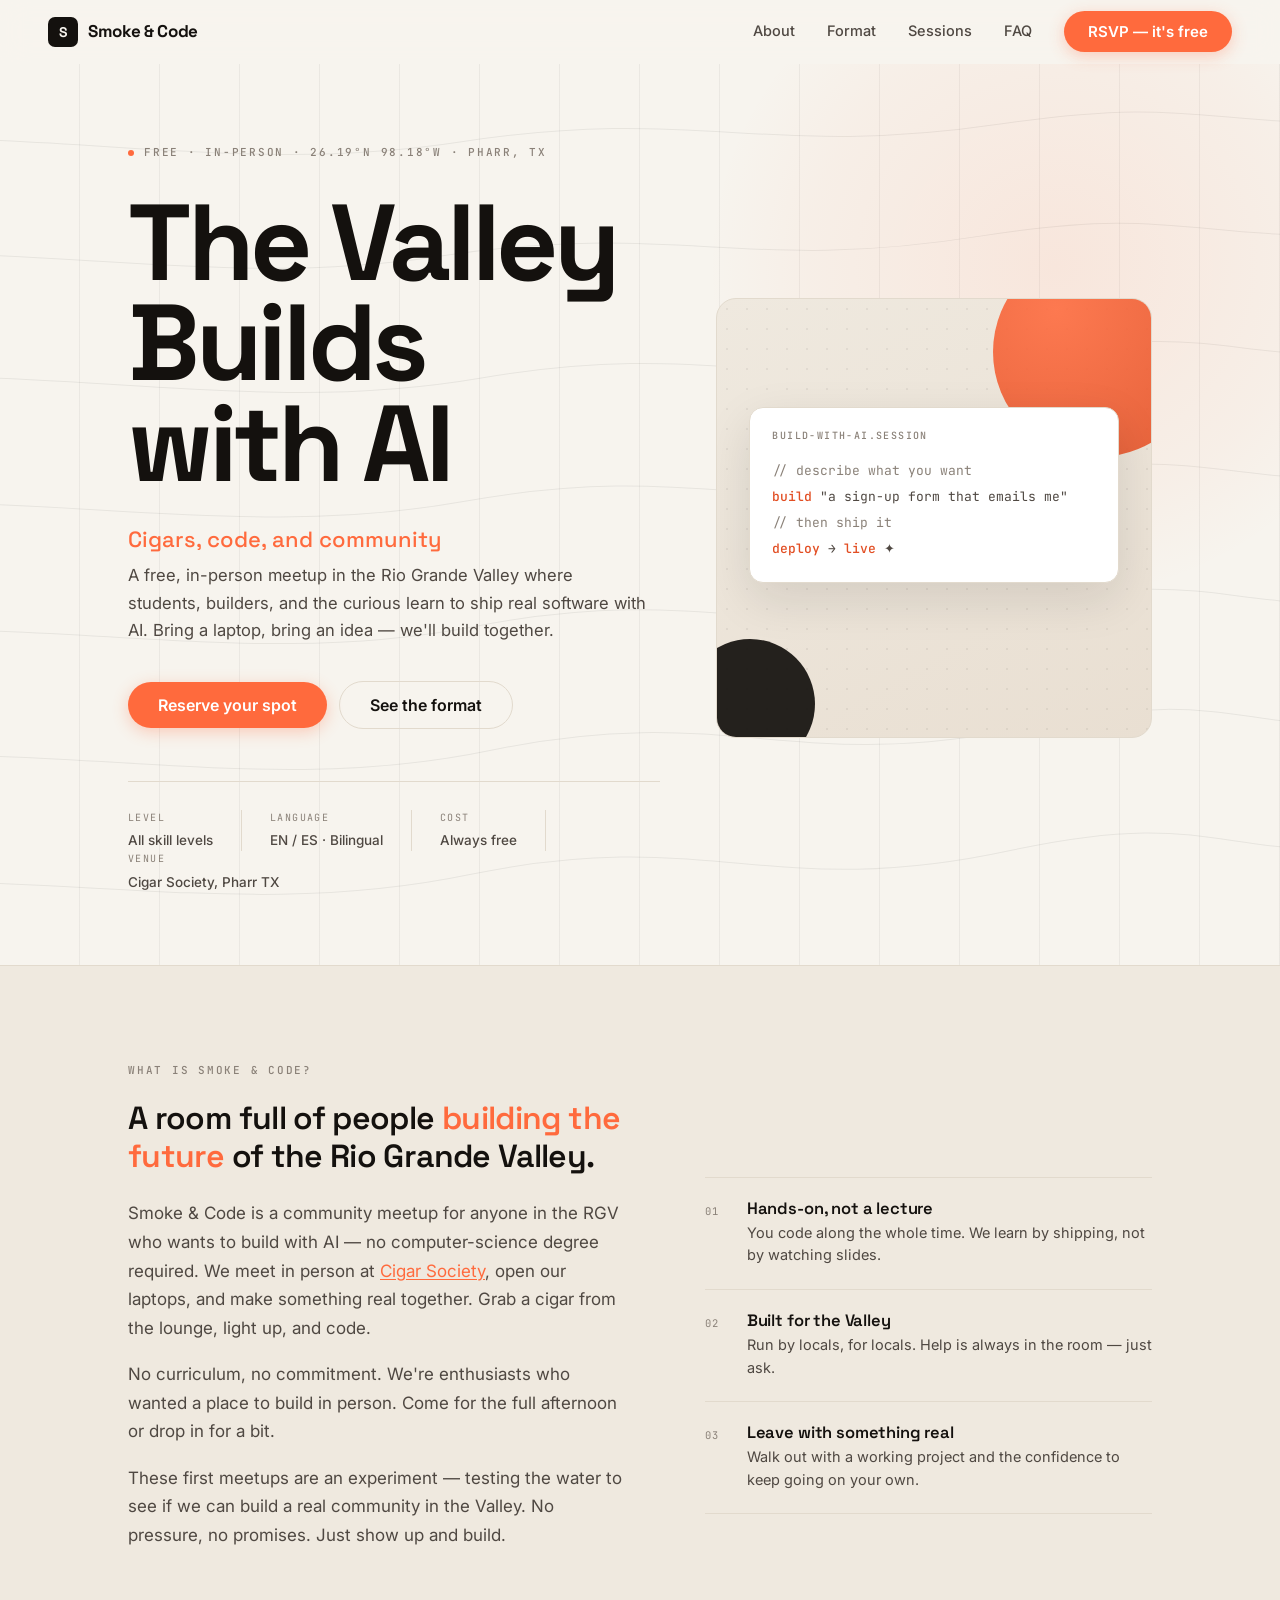
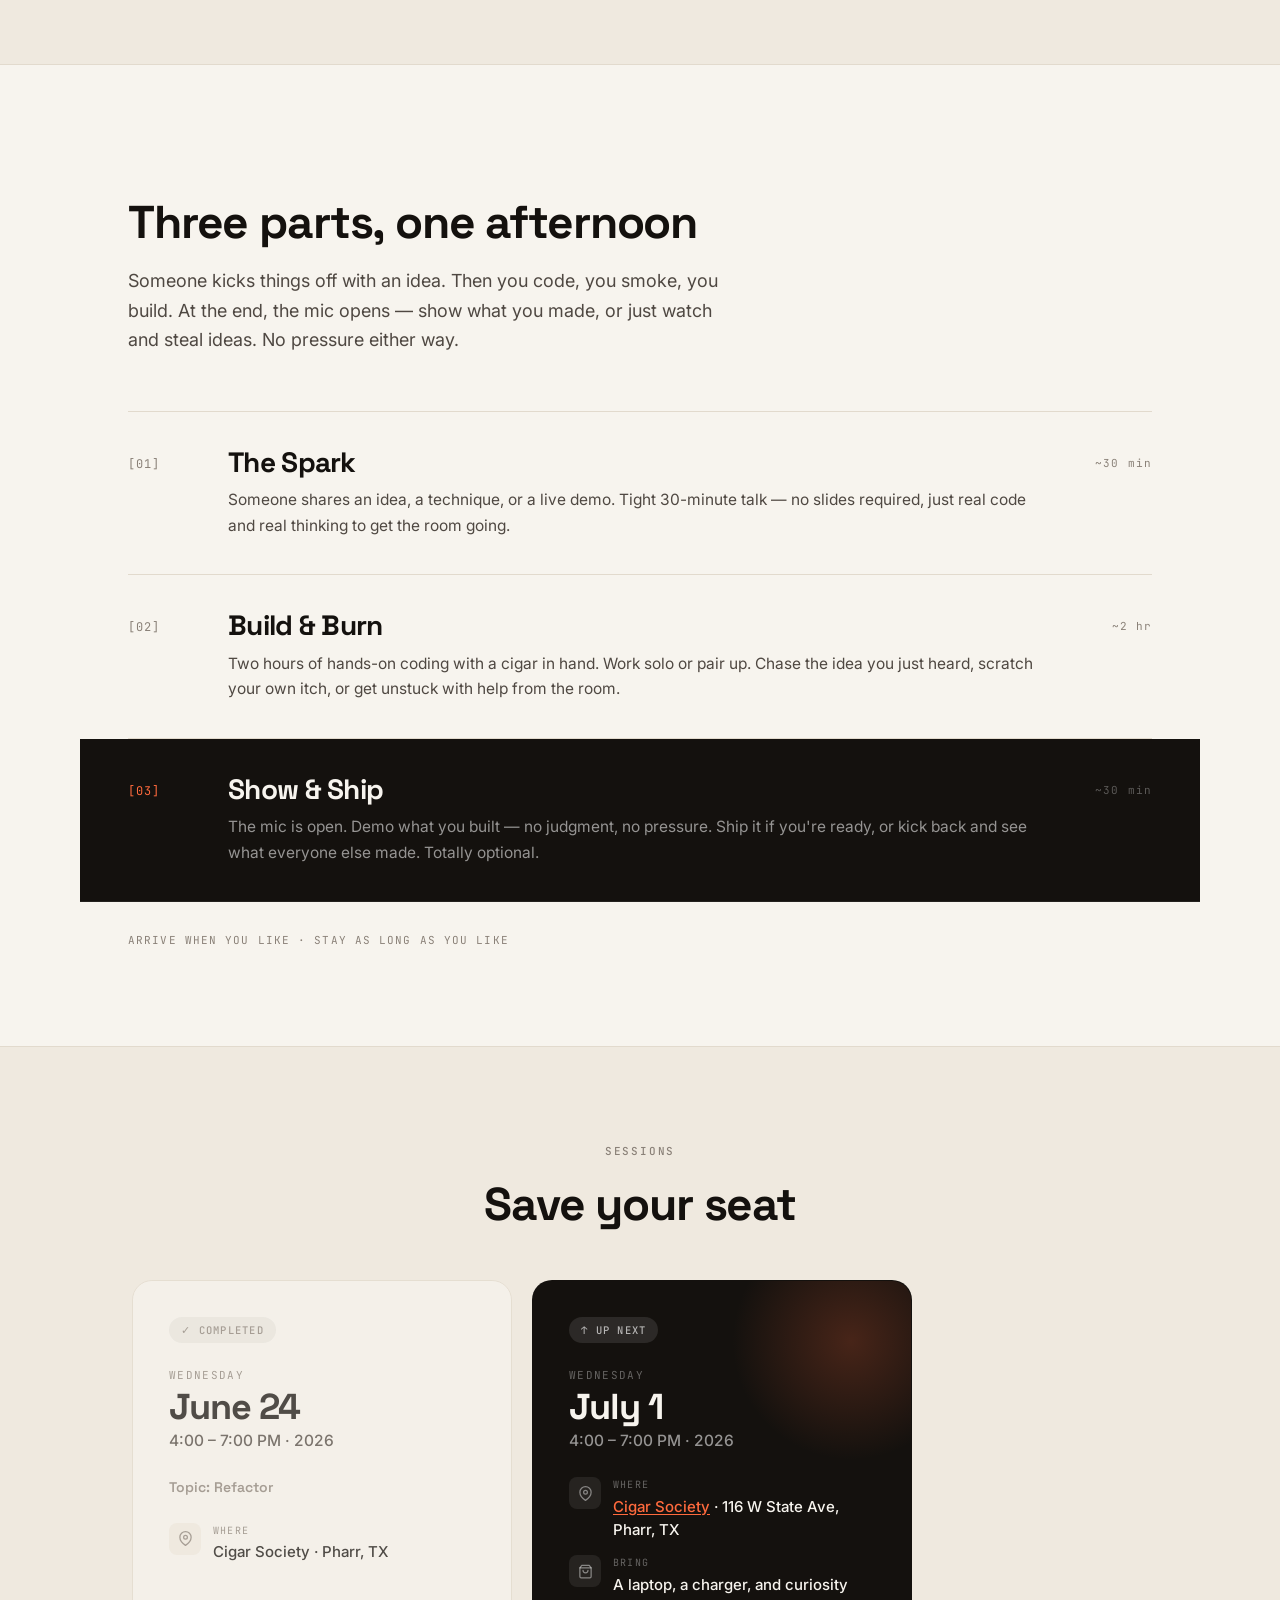
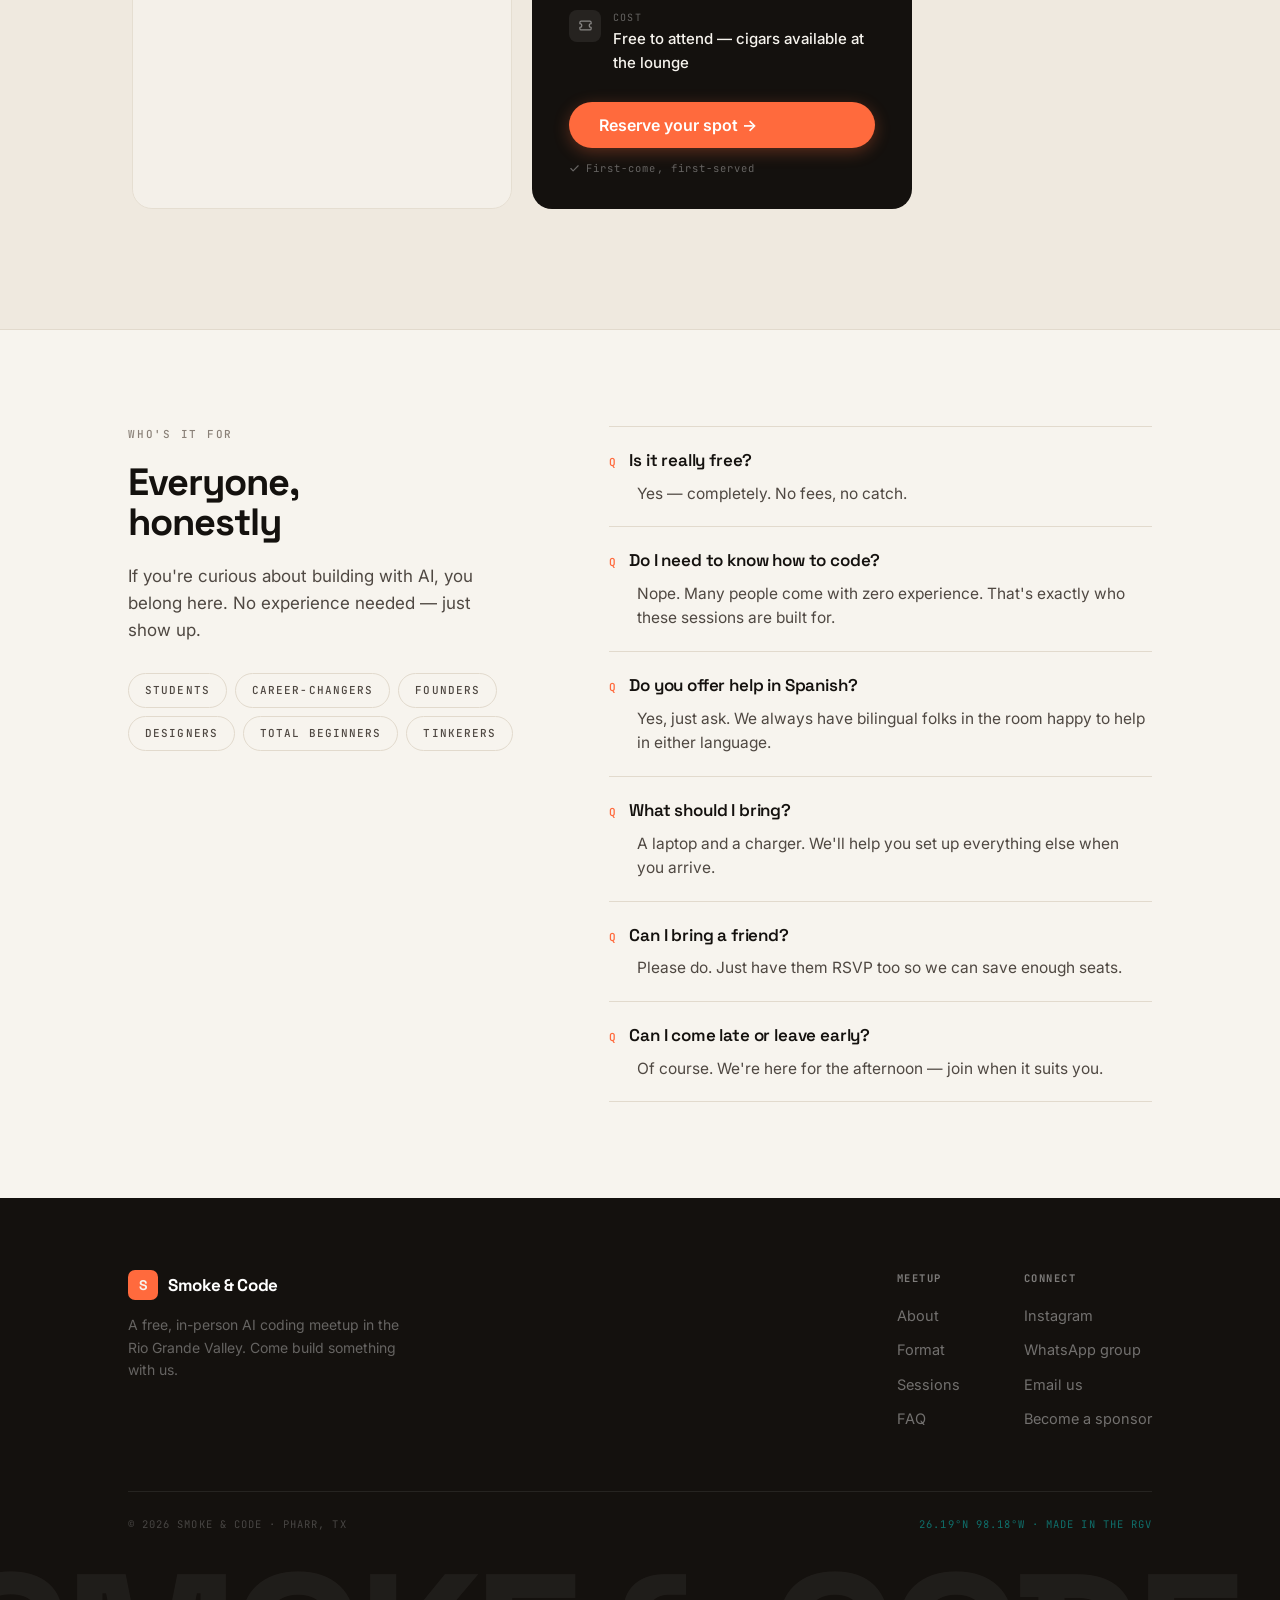
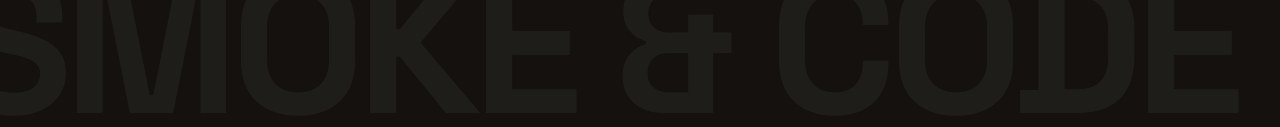
==== commit 0a11d187: "feat: restore hero art panel styled to new design system Two-column hero grid with text left, art pa" ====
--- a/index.html
+++ b/index.html
@@ -271,6 +271,90 @@
 
       .hero-inner {
         position: relative;
+        display: grid;
+        grid-template-columns: 1.1fr 0.9fr;
+        gap: 56px;
+        align-items: center;
+      }
+
+      /* ── Hero art panel ─────────────────────────── */
+      .hero-art {
+        position: relative;
+        height: 440px;
+        border-radius: 20px;
+        background: linear-gradient(150deg, var(--paper-2) 0%, #e9dfd2 100%);
+        border: 1px solid var(--line);
+        overflow: hidden;
+        flex-shrink: 0;
+      }
+
+      .dots-bg {
+        position: absolute;
+        inset: 0;
+        background-image: radial-gradient(var(--ink) 1.2px, transparent 1.2px);
+        background-size: 20px 20px;
+        opacity: 0.06;
+      }
+
+      .blob {
+        position: absolute;
+        border-radius: 50%;
+      }
+
+      .b1 {
+        width: 210px;
+        height: 210px;
+        right: -52px;
+        top: -52px;
+        background: radial-gradient(circle at 30% 30%, var(--accent), var(--accent-deep));
+        opacity: 0.88;
+      }
+
+      .b2 {
+        width: 130px;
+        height: 130px;
+        left: -32px;
+        bottom: -32px;
+        background: var(--ink);
+        opacity: 0.92;
+      }
+
+      .codecard {
+        position: absolute;
+        left: 32px;
+        top: 108px;
+        right: 32px;
+        background: #fff;
+        border-radius: 14px;
+        border: 1px solid var(--line);
+        box-shadow: 0 16px 48px rgba(20, 17, 14, 0.11);
+        padding: 20px 22px;
+      }
+
+      .codecard .clabel {
+        font-family: var(--font-mono);
+        font-size: 10px;
+        font-weight: 500;
+        letter-spacing: 0.14em;
+        text-transform: uppercase;
+        color: var(--ink-3);
+        margin-bottom: 14px;
+      }
+
+      .crow {
+        font-family: var(--font-mono);
+        font-size: 13px;
+        line-height: 2;
+        color: var(--ink-2);
+      }
+
+      .crow b {
+        color: var(--accent-deep);
+        font-weight: 500;
+      }
+
+      .crow .cm {
+        color: var(--ink-3);
       }
 
       .eyebrow {
@@ -895,6 +979,12 @@
         .nav {
           padding-left: 32px;
           padding-right: 32px;
+        }
+        .hero-inner {
+          grid-template-columns: 1fr;
+        }
+        .hero-art {
+          display: none;
         }
         .about-layout {
           grid-template-columns: 1fr;
@@ -1050,39 +1140,56 @@
       <div class="hero-wash" aria-hidden="true"></div>
 
       <div class="wrap hero-inner">
-        <div class="eyebrow reveal">
-          <span class="dot"></span>
-          FREE · IN-PERSON · 26.19°N&nbsp;98.18°W · PHARR, TX
+        <!-- Left: text content -->
+        <div class="hero-text">
+          <div class="eyebrow reveal">
+            <span class="dot"></span>
+            FREE · IN-PERSON · 26.19°N&nbsp;98.18°W · PHARR, TX
+          </div>
+          <h1 class="reveal" style="transition-delay: 0.07s">
+            The Valley<br />Builds<br />with AI
+          </h1>
+          <div class="hero-sub reveal" style="transition-delay: 0.13s">
+            Cigars, code, and community
+          </div>
+          <p class="lede reveal" style="transition-delay: 0.22s">
+            A free, in-person meetup in the Rio Grande Valley where students,
+            builders, and the curious learn to ship real software with AI. Bring a
+            laptop, bring an idea — we'll build together.
+          </p>
+          <div class="cta-row reveal" style="transition-delay: 0.28s">
+            <a
+              class="btn btn-primary btn-lg"
+              href="https://luma.com/5eyc7xuv"
+              target="_blank"
+              rel="noopener"
+              >Reserve your spot</a
+            >
+            <a class="btn btn-ghost btn-lg" href="#format">See the format</a>
+          </div>
+          <div class="hero-meta reveal" style="transition-delay: 0.34s">
+            <div class="hero-meta-item">Level<span>All skill levels</span></div>
+            <div class="hero-meta-item">
+              Language<span>EN / ES · Bilingual</span>
+            </div>
+            <div class="hero-meta-item">Cost<span>Always free</span></div>
+            <div class="hero-meta-item">
+              Venue<span>Cigar Society, Pharr TX</span>
+            </div>
+          </div>
         </div>
-        <h1 class="reveal" style="transition-delay: 0.07s">
-          The Valley<br />Builds<br />with AI
-        </h1>
-        <div class="hero-sub reveal" style="transition-delay: 0.13s">
-          Cigars, code, and community
-        </div>
-        <p class="lede reveal" style="transition-delay: 0.22s">
-          A free, in-person meetup in the Rio Grande Valley where students,
-          builders, and the curious learn to ship real software with AI. Bring a
-          laptop, bring an idea — we'll build together.
-        </p>
-        <div class="cta-row reveal" style="transition-delay: 0.28s">
-          <a
-            class="btn btn-primary btn-lg"
-            href="https://luma.com/5eyc7xuv"
-            target="_blank"
-            rel="noopener"
-            >Reserve your spot</a
-          >
-          <a class="btn btn-ghost btn-lg" href="#format">See the format</a>
-        </div>
-        <div class="hero-meta reveal" style="transition-delay: 0.34s">
-          <div class="hero-meta-item">Level<span>All skill levels</span></div>
-          <div class="hero-meta-item">
-            Language<span>EN / ES · Bilingual</span>
-          </div>
-          <div class="hero-meta-item">Cost<span>Always free</span></div>
-          <div class="hero-meta-item">
-            Venue<span>Cigar Society, Pharr TX</span>
+
+        <!-- Right: art panel -->
+        <div class="hero-art reveal" style="transition-delay:.2s" aria-hidden="true">
+          <div class="dots-bg"></div>
+          <div class="blob b1"></div>
+          <div class="blob b2"></div>
+          <div class="codecard">
+            <div class="clabel">build-with-ai.session</div>
+            <div class="crow"><span class="cm">// describe what you want</span></div>
+            <div class="crow"><b>build</b> "a sign-up form that emails me"</div>
+            <div class="crow"><span class="cm">// then ship it</span></div>
+            <div class="crow"><b>deploy</b> → <b>live</b> ✦</div>
           </div>
         </div>
       </div>
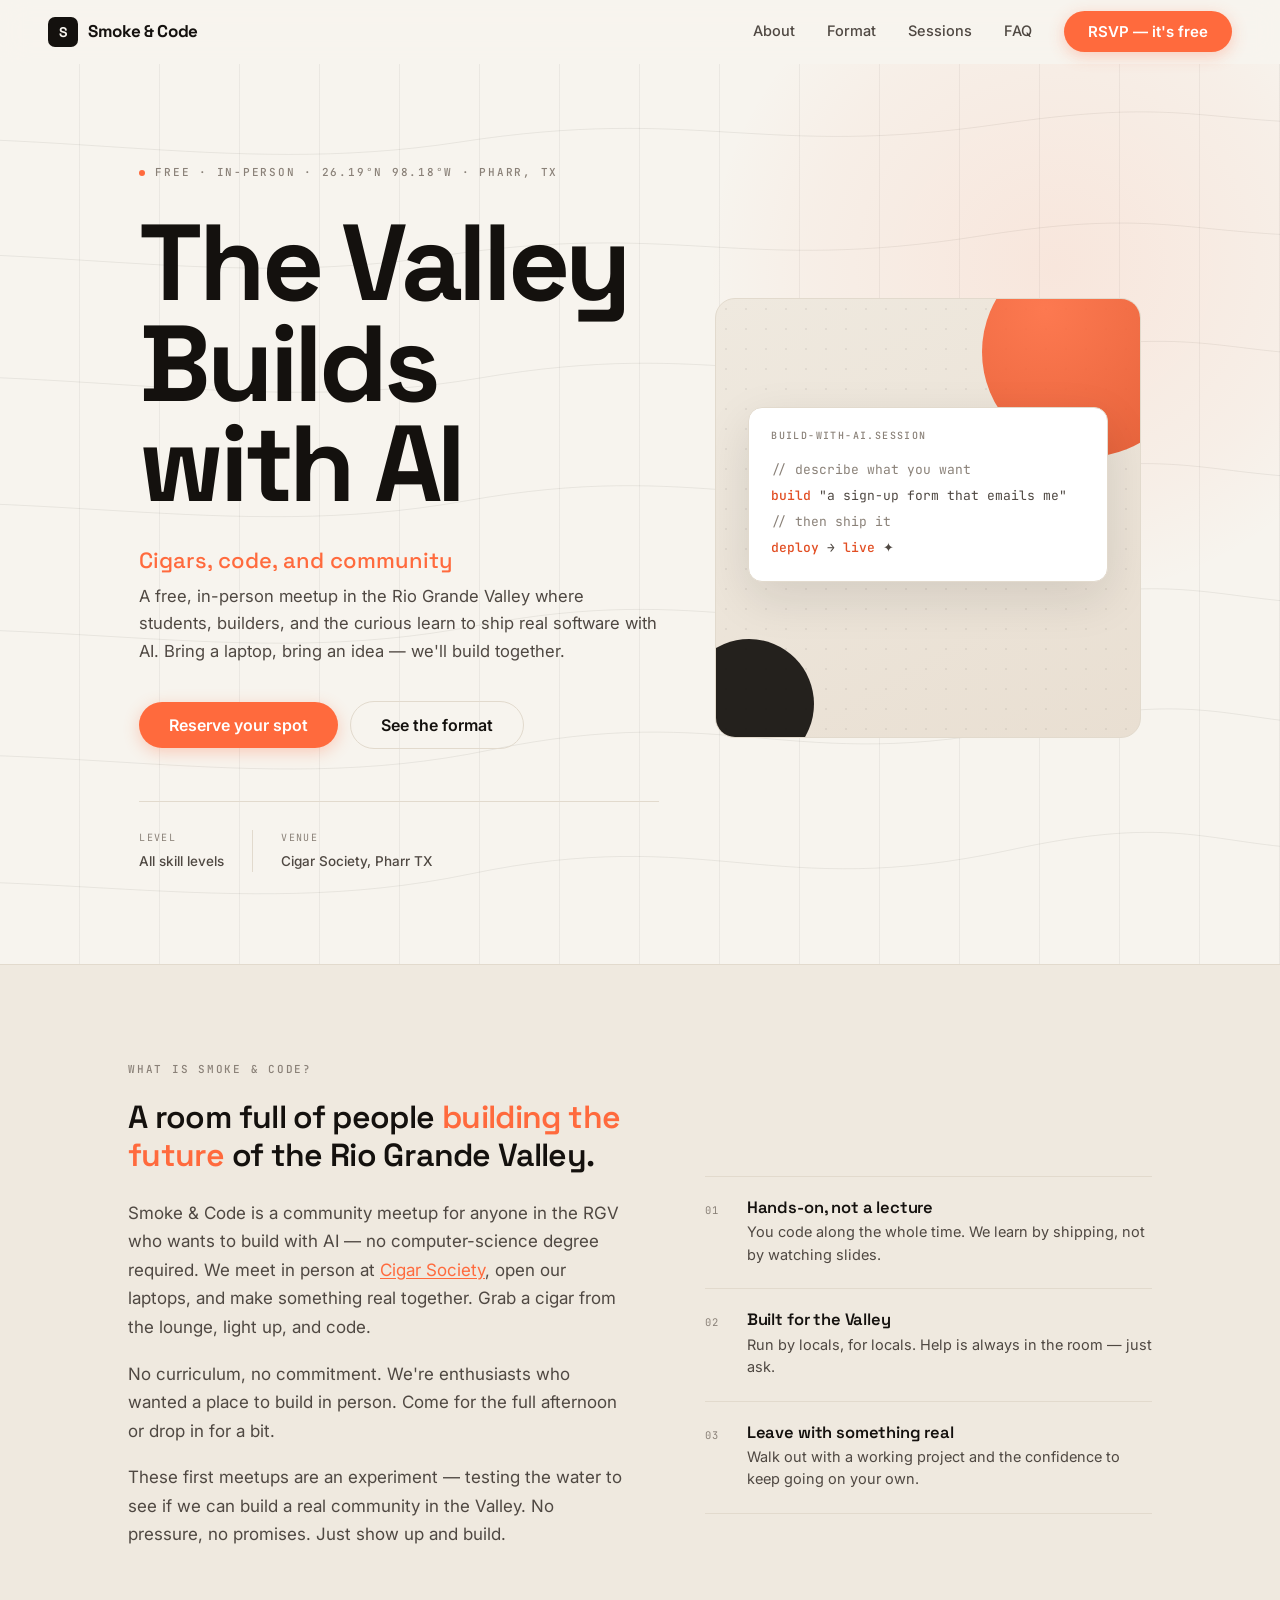
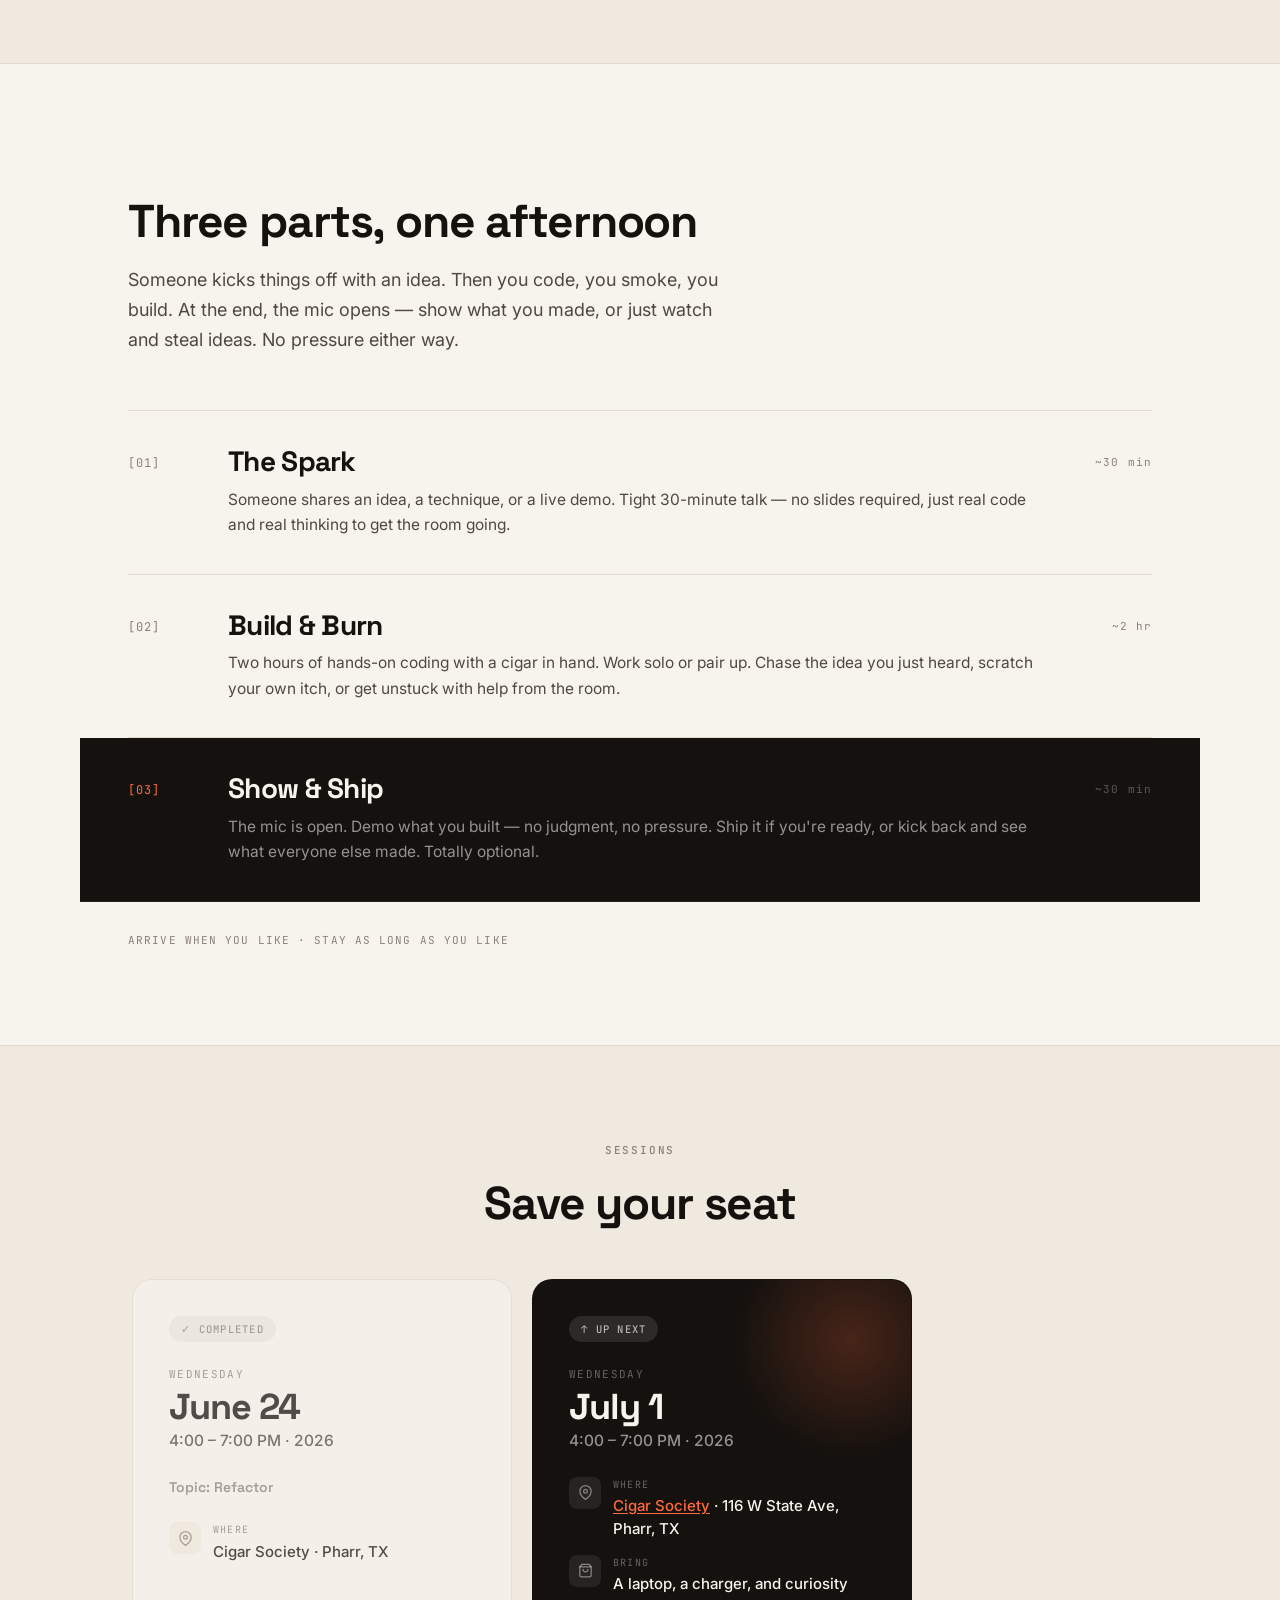
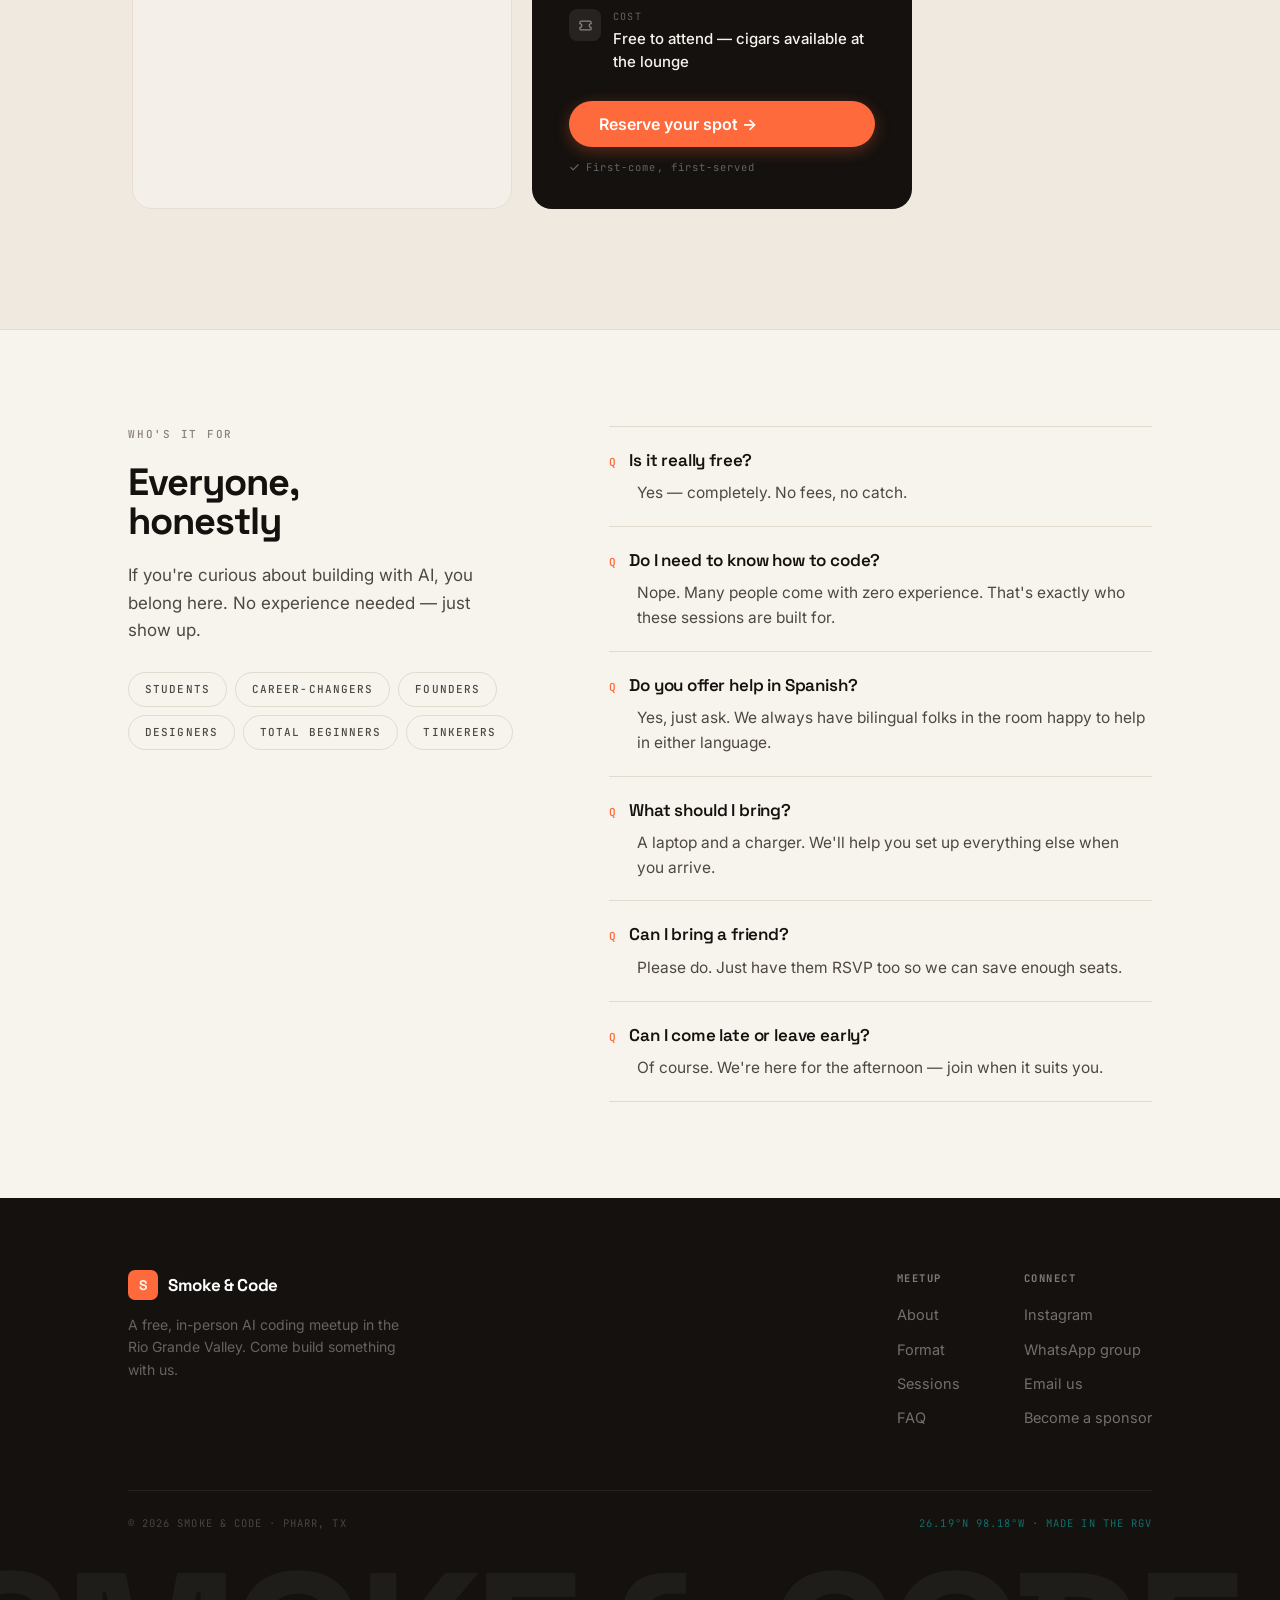
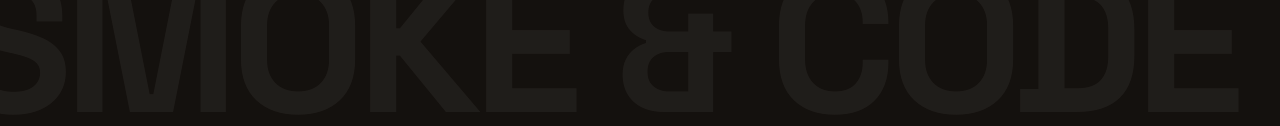
==== commit 971d605d: "chore: update index.html update index.html" ====
--- a/index.html
+++ b/index.html
@@ -306,7 +306,11 @@
         height: 210px;
         right: -52px;
         top: -52px;
-        background: radial-gradient(circle at 30% 30%, var(--accent), var(--accent-deep));
+        background: radial-gradient(
+          circle at 30% 30%,
+          var(--accent),
+          var(--accent-deep)
+        );
         opacity: 0.88;
       }
 
@@ -1154,8 +1158,8 @@
           </div>
           <p class="lede reveal" style="transition-delay: 0.22s">
             A free, in-person meetup in the Rio Grande Valley where students,
-            builders, and the curious learn to ship real software with AI. Bring a
-            laptop, bring an idea — we'll build together.
+            builders, and the curious learn to ship real software with AI. Bring
+            a laptop, bring an idea — we'll build together.
           </p>
           <div class="cta-row reveal" style="transition-delay: 0.28s">
             <a
@@ -1170,23 +1174,25 @@
           <div class="hero-meta reveal" style="transition-delay: 0.34s">
             <div class="hero-meta-item">Level<span>All skill levels</span></div>
             <div class="hero-meta-item">
-              Language<span>EN / ES · Bilingual</span>
-            </div>
-            <div class="hero-meta-item">Cost<span>Always free</span></div>
-            <div class="hero-meta-item">
               Venue<span>Cigar Society, Pharr TX</span>
             </div>
           </div>
         </div>
 
         <!-- Right: art panel -->
-        <div class="hero-art reveal" style="transition-delay:.2s" aria-hidden="true">
+        <div
+          class="hero-art reveal"
+          style="transition-delay: 0.2s"
+          aria-hidden="true"
+        >
           <div class="dots-bg"></div>
           <div class="blob b1"></div>
           <div class="blob b2"></div>
           <div class="codecard">
             <div class="clabel">build-with-ai.session</div>
-            <div class="crow"><span class="cm">// describe what you want</span></div>
+            <div class="crow">
+              <span class="cm">// describe what you want</span>
+            </div>
             <div class="crow"><b>build</b> "a sign-up form that emails me"</div>
             <div class="crow"><span class="cm">// then ship it</span></div>
             <div class="crow"><b>deploy</b> → <b>live</b> ✦</div>
